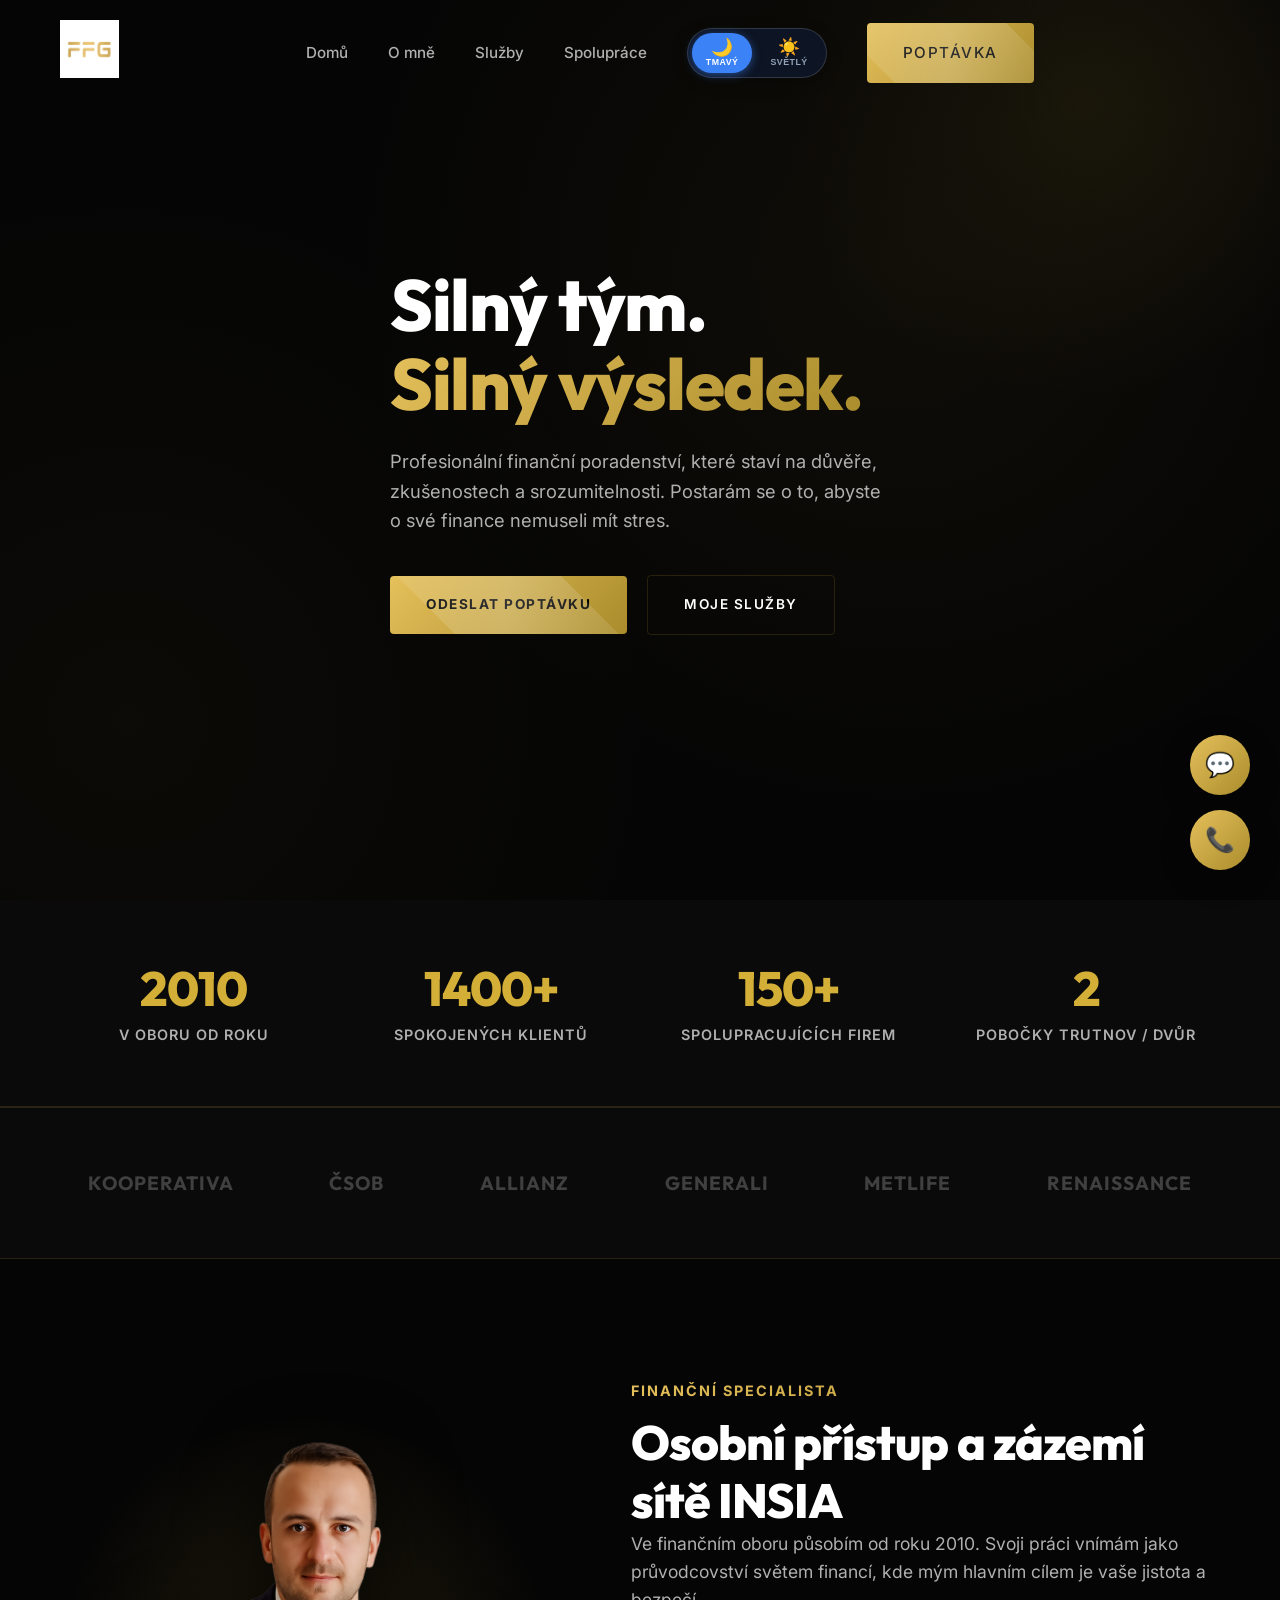
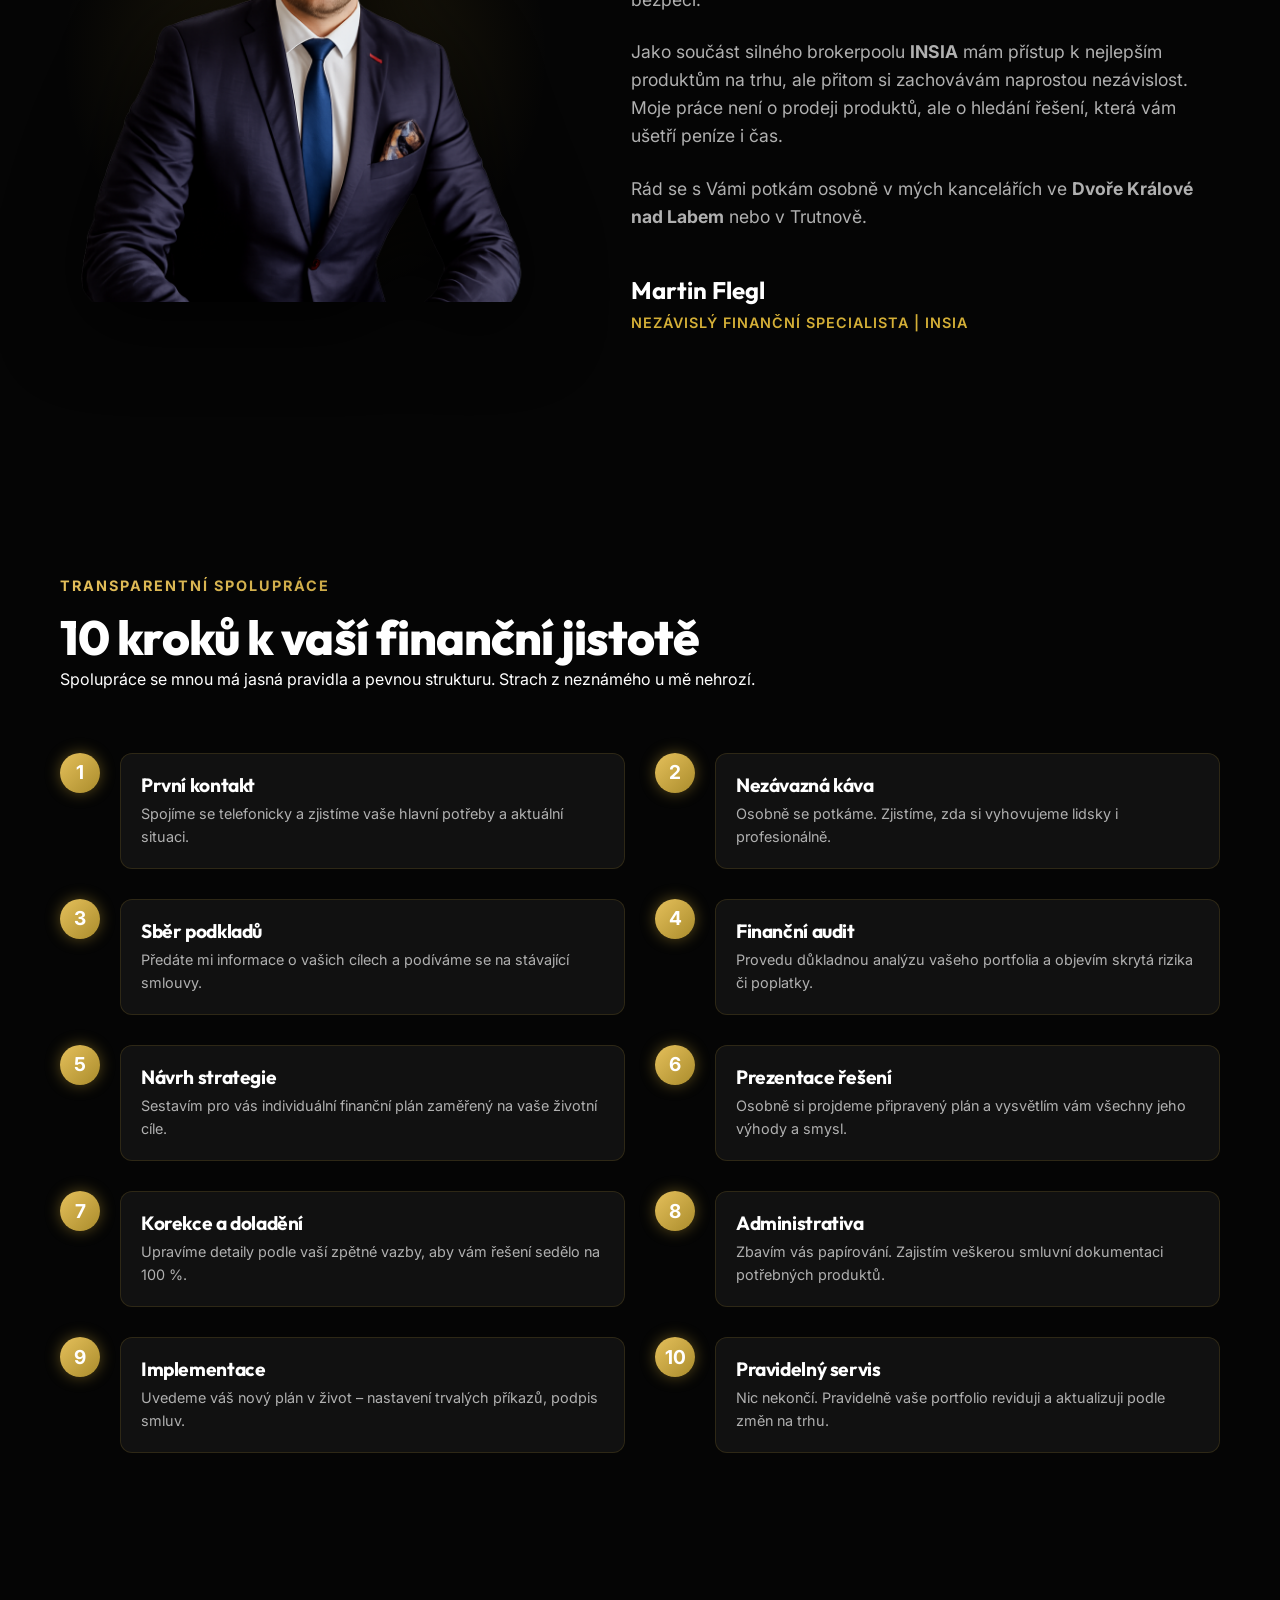
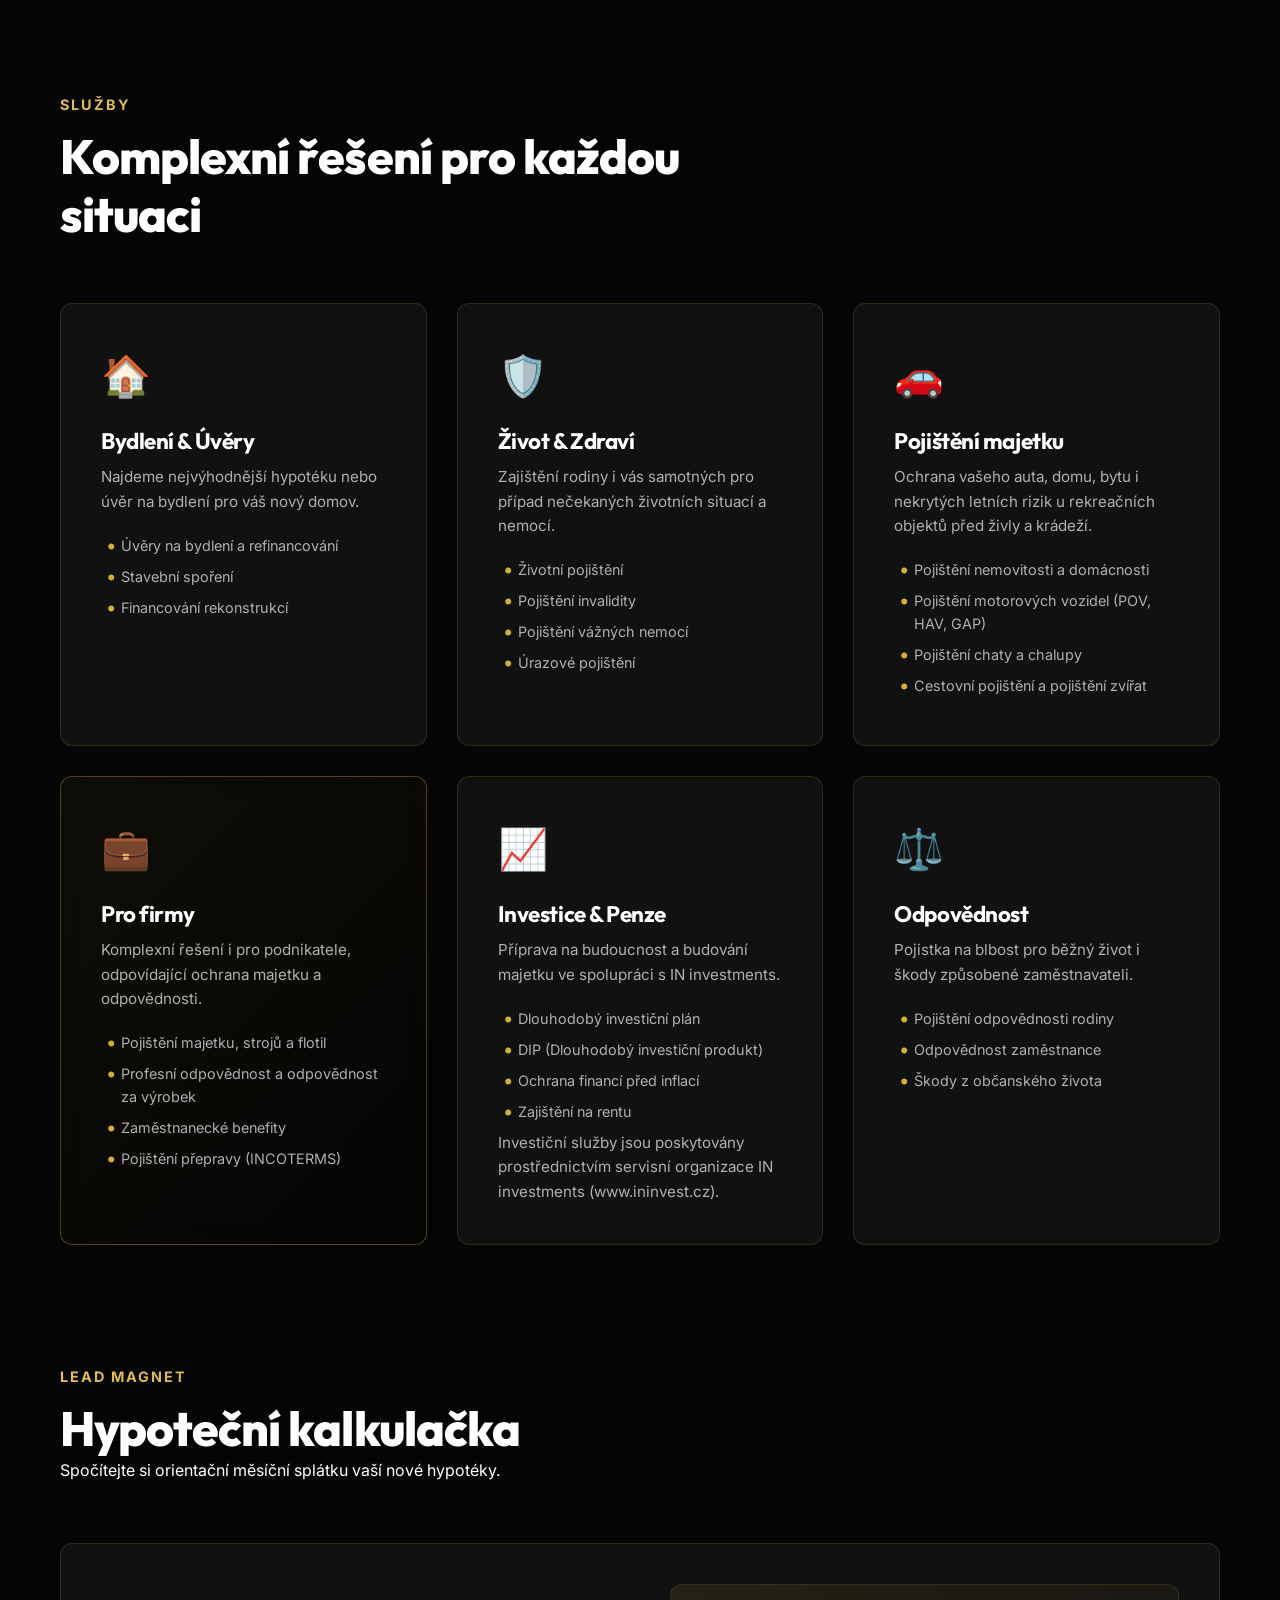
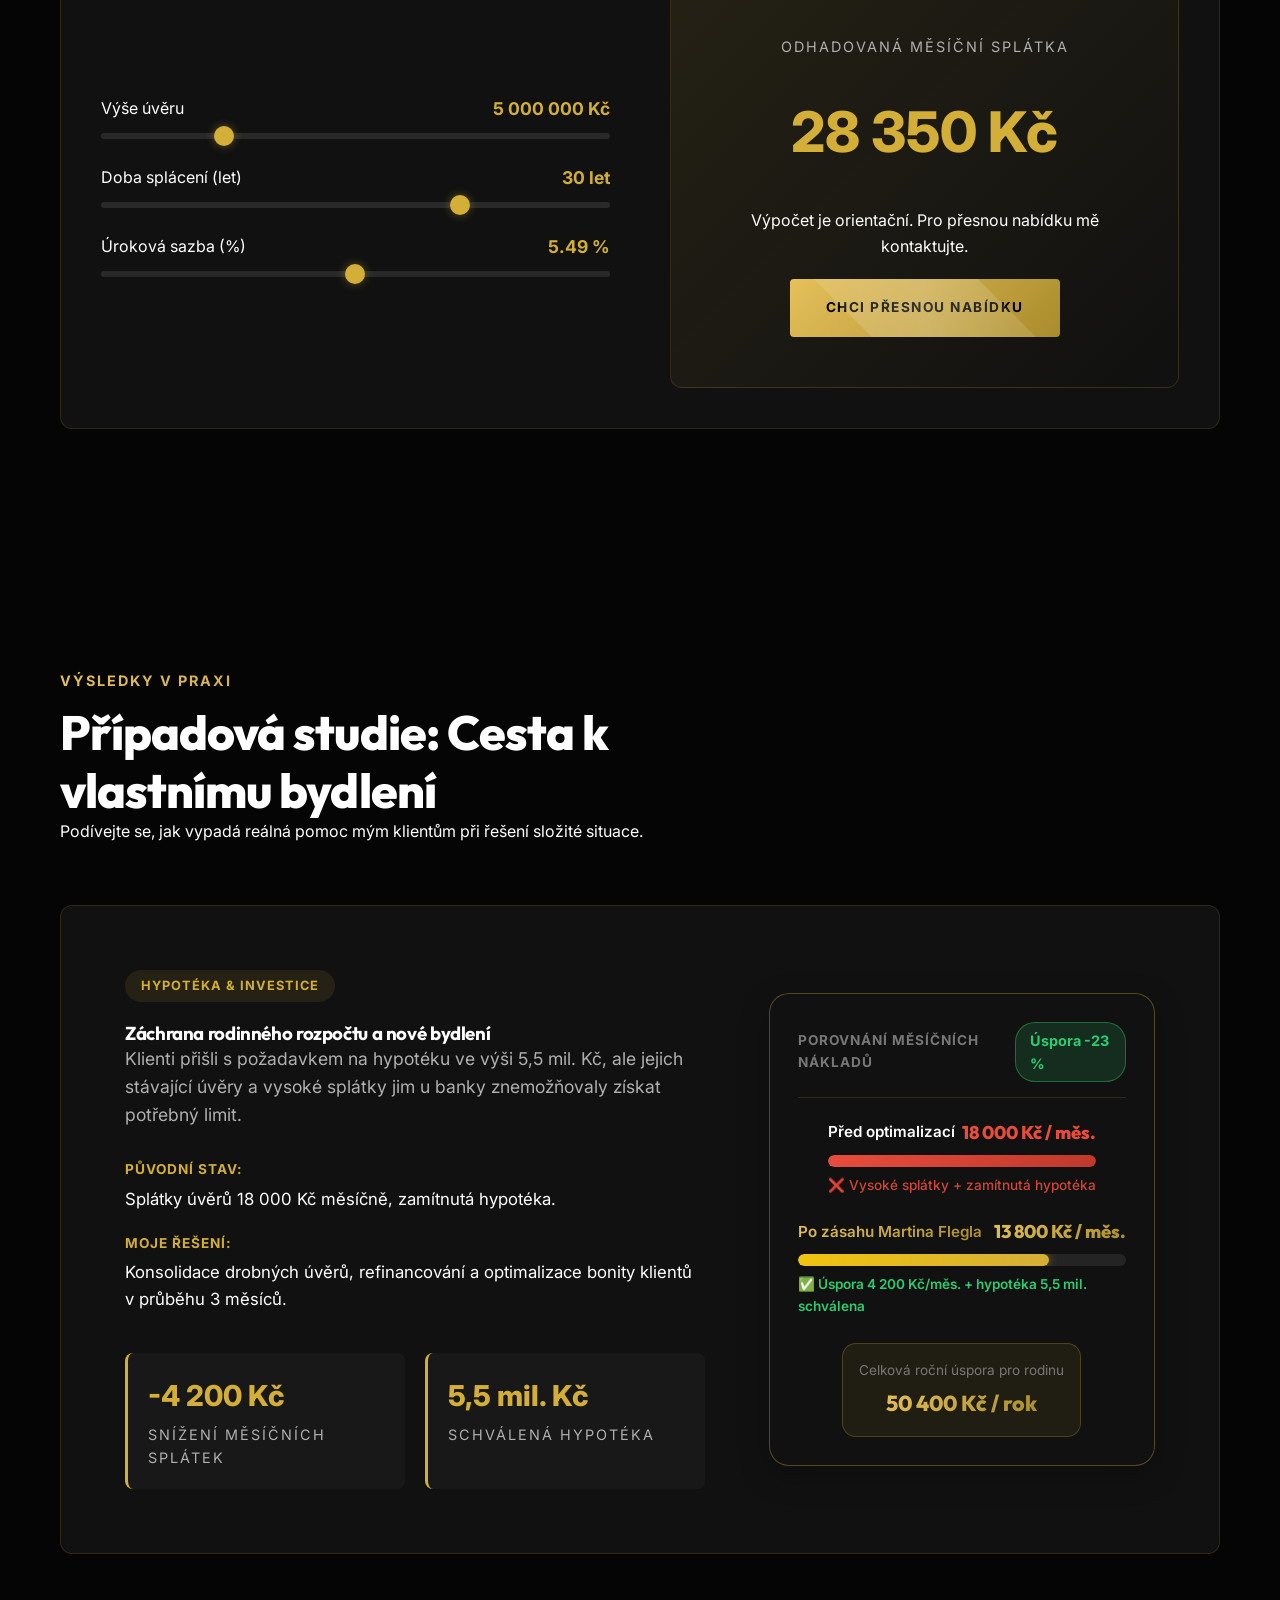
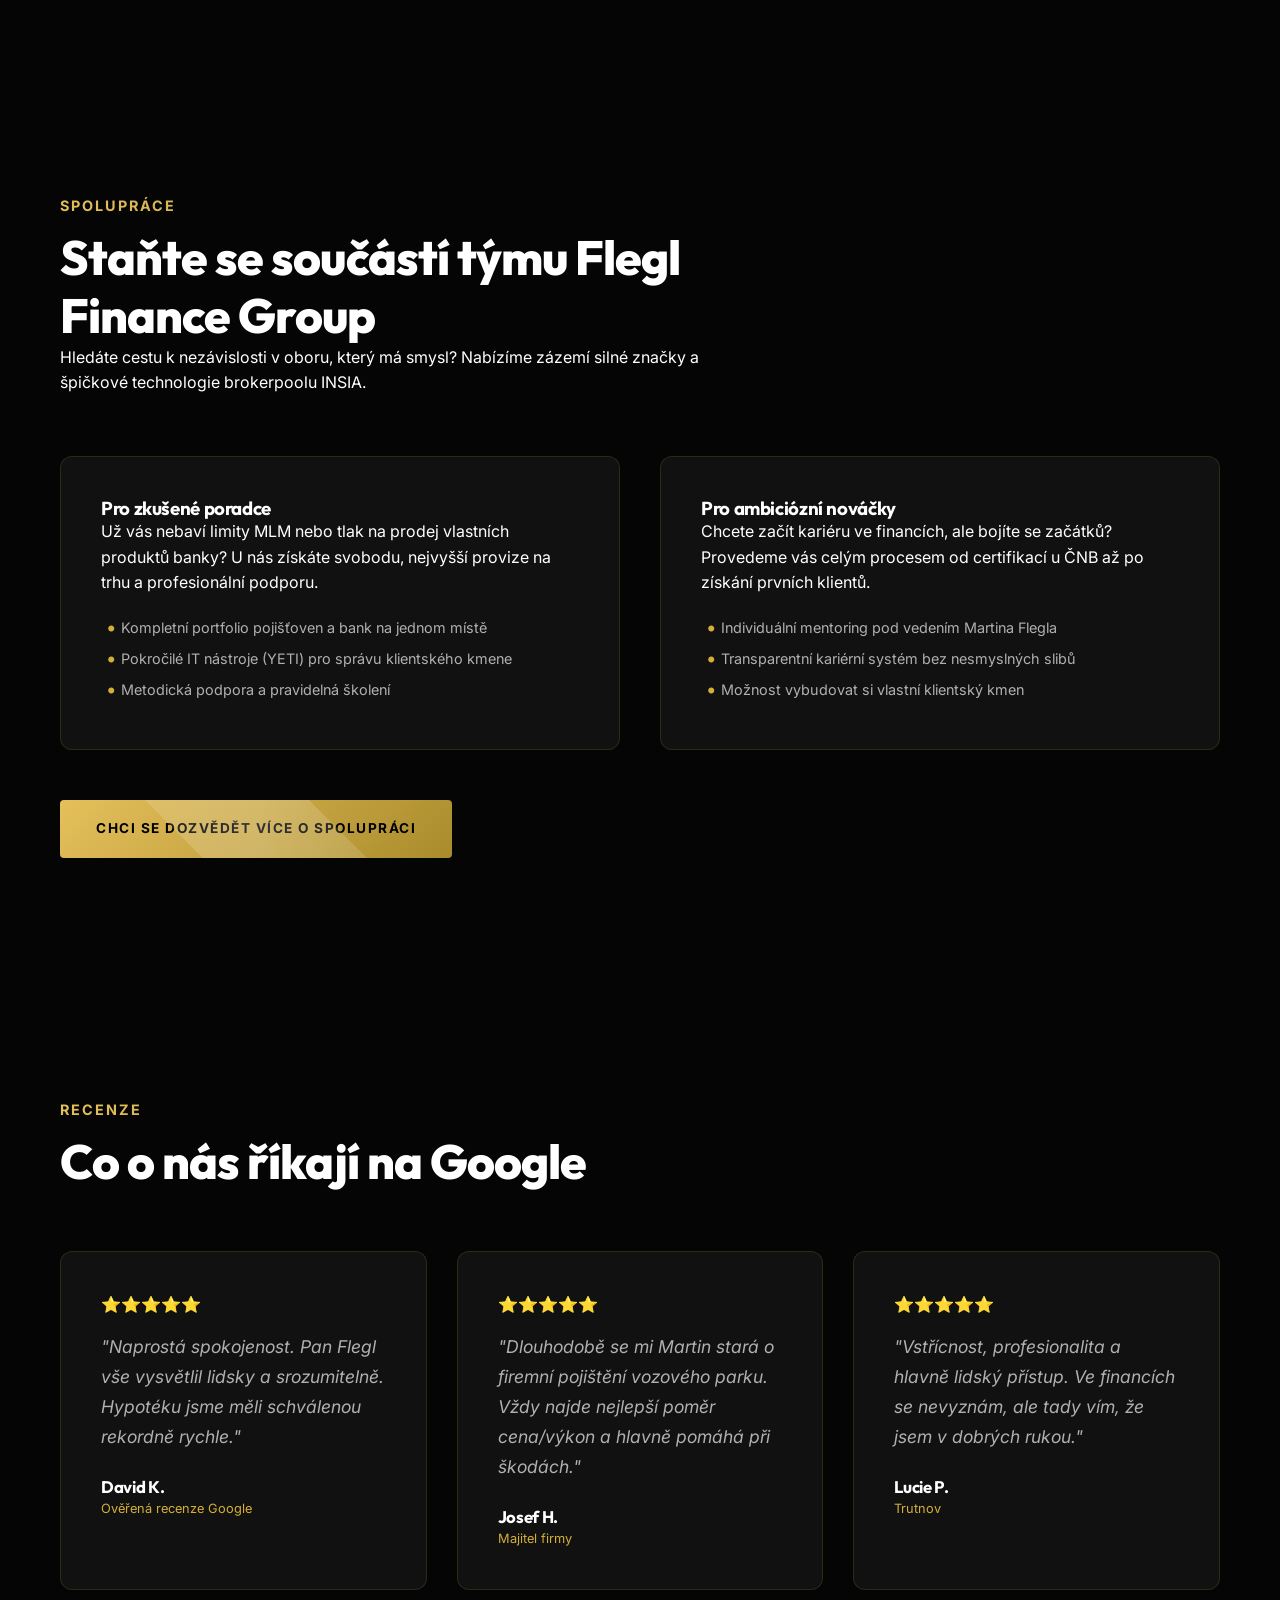
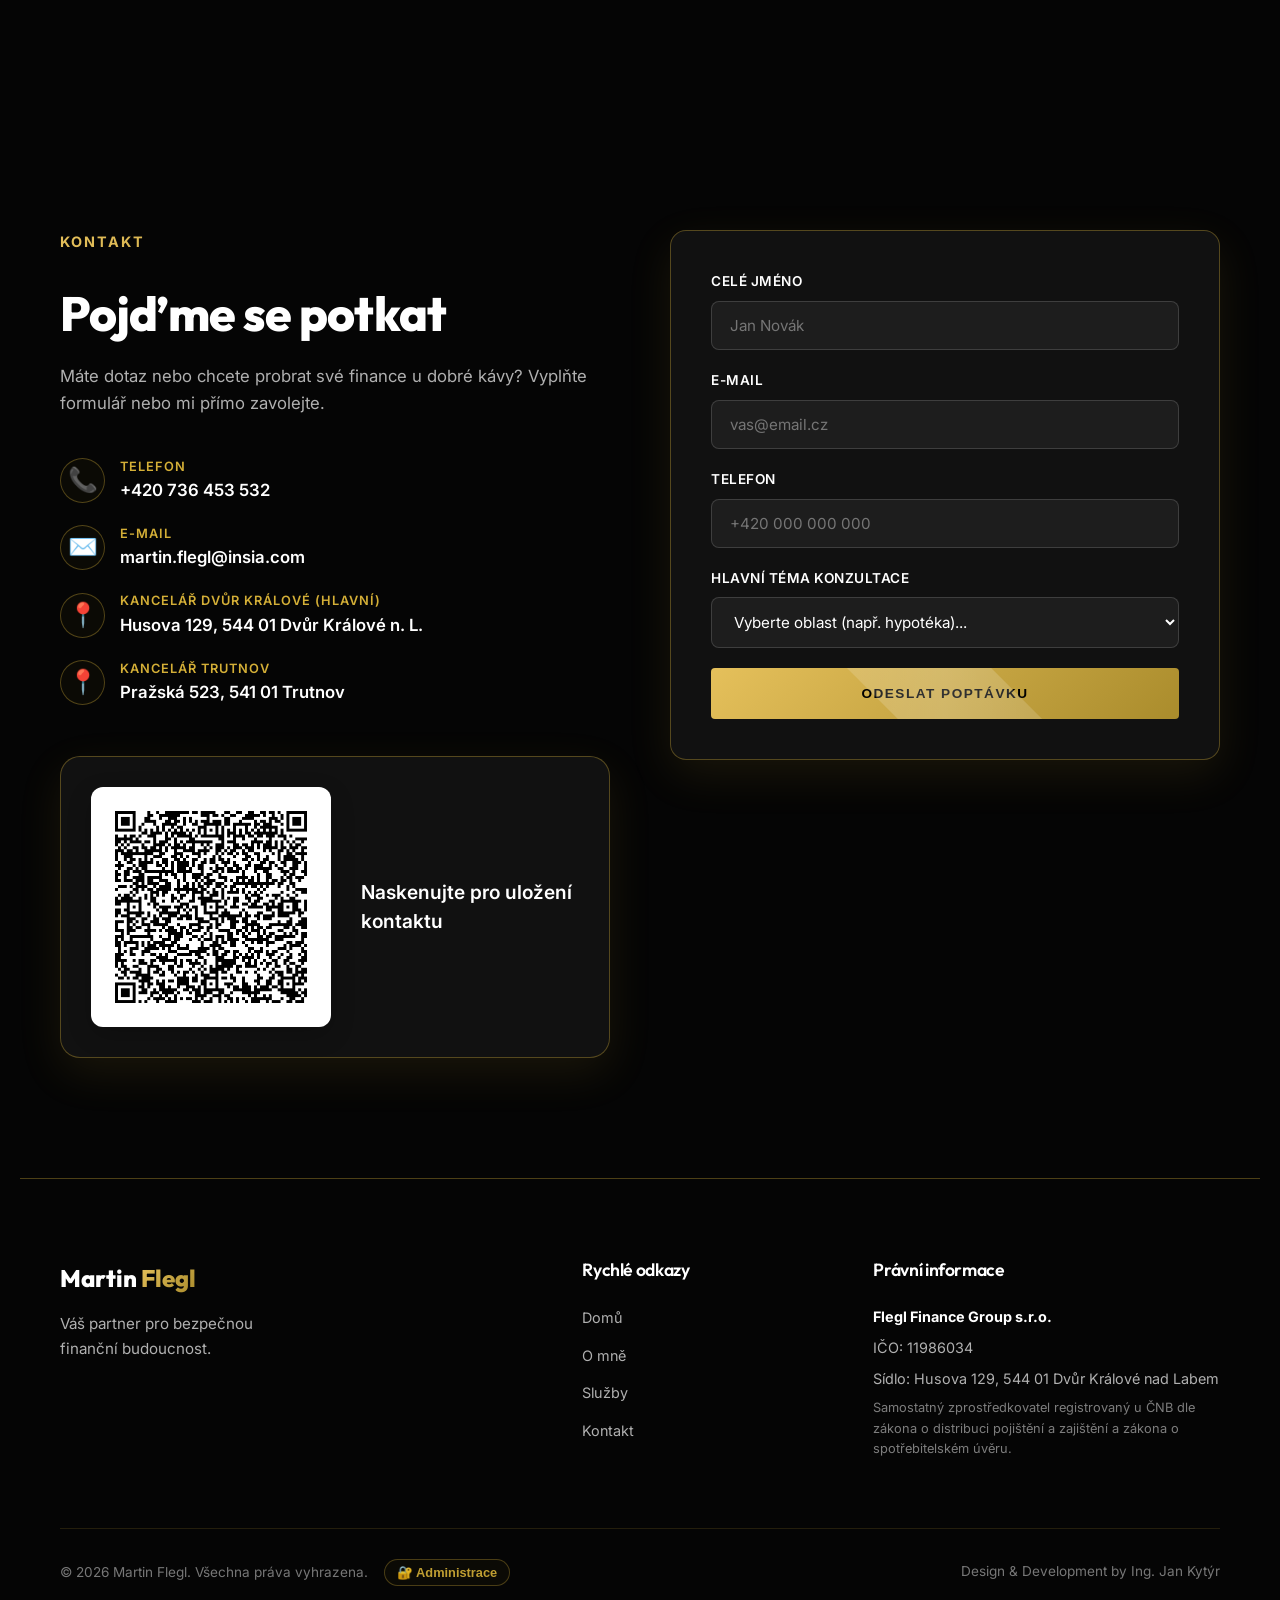
==== MartinFlegl.Web/wwwroot/index.html @ 0408c1f0 "Replace header logo with transparent FFG-BIG.png for both light and dark themes" ====
<!DOCTYPE html>
<html lang="cs">

<head>
    <meta charset="UTF-8">
    <meta name="viewport" content="width=device-width, initial-scale=1.0">
    <title>Martin Flegl | Váš průvodce světem finanční stability</title>

    <!-- Fonts -->
    <link rel="preconnect" href="https://fonts.googleapis.com">
    <link rel="preconnect" href="https://fonts.gstatic.com" crossorigin>
    <link
        href="https://fonts.googleapis.com/css2?family=Inter:wght@400;500;600&family=Outfit:wght@600;700;800&display=swap"
        rel="stylesheet">

    <!-- SEO & Social -->
    <meta name="description" content="Martin Flegl - Nezávislý finanční poradce. Specialista na pojištění, hypotéky, investice a spoření. 1400+ spokojených klientů v Trutnově a Dvoře Králové.">
    <meta name="keywords" content="finanční poradce, pojištění, hypotéka, investice, spoření, Trutnov, Dvůr Králové, Martin Flegl">
    <meta property="og:title" content="Martin Flegl | Váš průvodce světem finanční stability">
    <meta property="og:description" content="Profesionální finanční poradenství postavené na důvěře a reálných výsledcích.">
    <meta property="og:type" content="website">
    <meta property="og:url" content="https://www.martinflegl.cz">
    <meta name="theme-color" content="#ffffff" id="meta-theme-color">
    
    <!-- Favicon -->
    <link rel="icon" type="image/png" href="favicon.png?v=20260723_2">
    <link rel="icon" type="image/x-icon" href="favicon.ico?v=20260723_2">
    <link rel="apple-touch-icon" sizes="180x180" href="apple-touch-icon.png?v=20260723_2">
    
    <!-- JSON-LD Structured Data -->
    <script type="application/ld+json">
    {
      "@context": "https://schema.org",
      "@type": "FinancialService",
      "name": "Martin Flegl - Finanční specialista",
      "description": "Profesionální finanční poradenství v oblasti pojištění, hypoték a investic.",
      "url": "https://www.martinflegl.cz",
      "telephone": "+420736453532",
      "email": "martin.flegl@insia.com",
      "address": {
        "@type": "PostalAddress",
        "streetAddress": "Pražská 523",
        "addressLocality": "Trutnov",
        "postalCode": "541 01",
        "addressCountry": "CZ"
      },
      "geo": {
        "@type": "GeoCoordinates",
        "latitude": 50.5638,
        "longitude": 15.9127
      },
      "openingHours": "Mo-Fr 08:30-17:00",
      "priceRange": "$$"
    }
    </script>
    
    <!-- Helper for API URLs -->
    <script>
        window.getApiUrl = function(endpoint) {
            var clean = endpoint.startsWith('/') ? endpoint.substring(1) : endpoint;
            var path = window.location.pathname;
            if (!path.endsWith('/')) {
                if (path.endsWith('MartinFlegl')) {
                    path += '/';
                } else {
                    path = path.substring(0, path.lastIndexOf('/') + 1);
                }
            }
            return path + clean;
        };
        (function() {
            var theme = localStorage.getItem('theme') || 'dark';
            document.documentElement.setAttribute('data-theme', theme);
        })();
    </script>
    
    <!-- CSS -->
    <link rel="stylesheet" href="css/main.css?v=20260723_210">
    <link rel="stylesheet" href="css/mobile.css?v=20260723_210">
</head>

<body>

    <!-- Header / Navigation -->
    <header class="header">
        <div class="container header-container">
            <div class="logo">
                <a href="#home" class="logo-link">
                    <img src="img/logo.png?v=20260723_300" alt="Flegl Finance Group" class="header-logo-img logo-light-version">
                    <img src="img/logo-dark.png?v=20260723_300" alt="Flegl Finance Group" class="header-logo-img logo-dark-version">
                </a>
            </div>
            <nav class="nav">
                <ul class="nav-list">
                    <li><a href="#home">Domů</a></li>
                    <li><a href="#about">O mně</a></li>
                    <li><a href="#services">Služby</a></li>
                    <li><a href="#cooperation">Spolupráce</a></li>
                    <li>
                        <div class="theme-selector">
                            <button class="theme-btn" data-theme="dark" title="Tmavý vzhled">
                                <span class="theme-icon">🌙</span>
                                <span class="theme-text">Tmavý</span>
                            </button>
                            <button class="theme-btn" data-theme="light" title="Světlý vzhled">
                                <span class="theme-icon">☀️</span>
                                <span class="theme-text">Světlý</span>
                            </button>
                        </div>
                    </li>
                    <li><a href="#contact" class="btn-primary btn-nav">Poptávka</a></li>
                </ul>
            </nav>
            <div class="mobile-toggle">
                <span></span><span></span><span></span>
            </div>
        </div>
    </header>

    <!-- Hero Section -->
    <section id="home" class="hero">
        <div class="hero-bg-overlay"></div>
        <div class="container hero-container">
            <div class="hero-content reveal">
                <h1 class="hero-title" data-editable="hero.title">Silný tým. <br><span class="text-gold">Silný výsledek.</span></h1>
                <p class="hero-description" data-editable="hero.description">Profesionální finanční poradenství, které staví na důvěře, zkušenostech a srozumitelnosti. Postarám se o to, abyste o své finance nemuseli mít stres.</p>
                <div class="hero-cta">
                    <a href="#contact" class="btn-primary">Odeslat poptávku</a>
                    <a href="#services" class="btn-secondary">Moje služby</a>
                </div>
            </div>
        </div>
    </section>

    <!-- Stats Section -->
    <section class="stats">
        <div class="container stats-container reveal">
            <div class="stat-item">
                <h3 class="stat-number" data-editable="stat1.number">2010</h3>
                <p class="stat-label" data-editable="stat1.label">V oboru od roku</p>
            </div>
            <div class="stat-item">
                <h3 class="stat-number" data-editable="stat2.number">1400+</h3>
                <p class="stat-label" data-editable="stat2.label">Spokojených klientů</p>
            </div>
            <div class="stat-item">
                <h3 class="stat-number" data-editable="stat3.number">150+</h3>
                <p class="stat-label" data-editable="stat3.label">Spolupracujících firem</p>
            </div>
            <div class="stat-item">
                <h3 class="stat-number" data-editable="stat4.number">2</h3>
                <p class="stat-label" data-editable="stat4.label">Pobočky Trutnov / Dvůr</p>
            </div>
        </div>
    </section>

    <!-- Partners Section -->
    <section class="partners">
        <div class="container">
            <div class="partners-track">
                <span class="partner-logo">KOOPERATIVA</span>
                <span class="partner-logo">ČSOB</span>
                <span class="partner-logo">ALLIANZ</span>
                <span class="partner-logo">GENERALI</span>
                <span class="partner-logo">METLIFE</span>
                <span class="partner-logo">RENAISSANCE</span>
            </div>
        </div>
    </section>

    <!-- About Section -->
    <section id="about" class="section about">
        <div class="container about-grid reveal">
            <div class="about-image-container">
                <div class="about-image-wrapper">
                    <!-- Zde se automaticky propíše vaše foto.png s průhledným pozadím -->
                    <div class="about-image-bg"></div>
                    <img src="foto.png" alt="Martin Flegl" class="about-photo">
                </div>
            </div>
            <div class="about-content">
                <span class="section-subtitle text-gold" data-editable="about.subtitle">Finanční specialista</span>
                <h2 class="section-title" data-editable="about.title">Osobní přístup a zázemí sítě INSIA</h2>
                <div class="about-text" data-editable="about.text">
                    <p>Ve finančním oboru působím od roku 2010. Svoji práci vnímám jako průvodcovství světem financí, kde mým hlavním cílem je vaše jistota a bezpečí.</p>
                    <p>Jako součást silného brokerpoolu <strong>INSIA</strong> mám přístup k nejlepším produktům na trhu, ale přitom si zachovávám naprostou nezávislost. Moje práce není o prodeji produktů, ale o hledání řešení, která vám ušetří peníze i čas.</p>
                    <p>Rád se s Vámi potkám osobně v mých kancelářích ve <strong>Dvoře Králové nad Labem</strong> nebo v Trutnově.</p>
                </div>
                <div class="about-signature">
                    <p class="sig-name" data-editable="about.signame">Martin Flegl</p>
                    <p class="sig-title" data-editable="about.sigtitle">Nezávislý finanční specialista | INSIA</p>
                </div>
            </div>
        </div>
    </section>

    <!-- Process Section -->
    <section id="process" class="section process highlight-bg">
        <div class="container reveal">
            <div class="section-header text-center">
                <span class="section-subtitle text-gold" data-editable="process.subtitle">Transparentní spolupráce</span>
                <h2 class="section-title" data-editable="process.title">10 kroků k vaší finanční jistotě</h2>
                <p data-editable="process.headerdesc">Spolupráce se mnou má jasná pravidla a pevnou strukturu. Strach z neznámého u mě nehrozí.</p>
            </div>

            <div class="process-timeline">
                <div class="timeline-item">
                    <div class="timeline-dot">1</div>
                    <div class="timeline-content glass-card">
                        <h3 data-editable="process.step1.title">První kontakt</h3>
                        <p data-editable="process.step1.desc">Spojíme se telefonicky a zjistíme vaše hlavní potřeby a aktuální situaci.</p>
                    </div>
                </div>
                <div class="timeline-item">
                    <div class="timeline-dot">2</div>
                    <div class="timeline-content glass-card">
                        <h3 data-editable="process.step2.title">Nezávazná káva</h3>
                        <p data-editable="process.step2.desc">Osobně se potkáme. Zjistíme, zda si vyhovujeme lidsky i profesionálně.</p>
                    </div>
                </div>
                <div class="timeline-item">
                    <div class="timeline-dot">3</div>
                    <div class="timeline-content glass-card">
                        <h3 data-editable="process.step3.title">Sběr podkladů</h3>
                        <p data-editable="process.step3.desc">Předáte mi informace o vašich cílech a podíváme se na stávající smlouvy.</p>
                    </div>
                </div>
                <div class="timeline-item">
                    <div class="timeline-dot">4</div>
                    <div class="timeline-content glass-card">
                        <h3 data-editable="process.step4.title">Finanční audit</h3>
                        <p data-editable="process.step4.desc">Provedu důkladnou analýzu vašeho portfolia a objevím skrytá rizika či poplatky.</p>
                    </div>
                </div>
                <div class="timeline-item">
                    <div class="timeline-dot">5</div>
                    <div class="timeline-content glass-card">
                        <h3 data-editable="process.step5.title">Návrh strategie</h3>
                        <p data-editable="process.step5.desc">Sestavím pro vás individuální finanční plán zaměřený na vaše životní cíle.</p>
                    </div>
                </div>
                <div class="timeline-item">
                    <div class="timeline-dot">6</div>
                    <div class="timeline-content glass-card">
                        <h3 data-editable="process.step6.title">Prezentace řešení</h3>
                        <p data-editable="process.step6.desc">Osobně si projdeme připravený plán a vysvětlím vám všechny jeho výhody a smysl.</p>
                    </div>
                </div>
                <div class="timeline-item">
                    <div class="timeline-dot">7</div>
                    <div class="timeline-content glass-card">
                        <h3 data-editable="process.step7.title">Korekce a doladění</h3>
                        <p data-editable="process.step7.desc">Upravíme detaily podle vaší zpětné vazby, aby vám řešení sedělo na 100 %.</p>
                    </div>
                </div>
                <div class="timeline-item">
                    <div class="timeline-dot">8</div>
                    <div class="timeline-content glass-card">
                        <h3 data-editable="process.step8.title">Administrativa</h3>
                        <p data-editable="process.step8.desc">Zbavím vás papírování. Zajistím veškerou smluvní dokumentaci potřebných produktů.</p>
                    </div>
                </div>
                <div class="timeline-item">
                    <div class="timeline-dot">9</div>
                    <div class="timeline-content glass-card">
                        <h3 data-editable="process.step9.title">Implementace</h3>
                        <p data-editable="process.step9.desc">Uvedeme váš nový plán v život – nastavení trvalých příkazů, podpis smluv.</p>
                    </div>
                </div>
                <div class="timeline-item">
                    <div class="timeline-dot">10</div>
                    <div class="timeline-content glass-card">
                        <h3 data-editable="process.step10.title">Pravidelný servis</h3>
                        <p data-editable="process.step10.desc">Nic nekončí. Pravidelně vaše portfolio reviduji a aktualizuji podle změn na trhu.</p>
                    </div>
                </div>
            </div>
        </div>
    </section>

    <!-- Services Section -->
    <section id="services" class="section services">
        <div class="container reveal">
            <div class="section-header">
                <span class="section-subtitle text-gold" data-editable="services.subtitle">Služby</span>
                <h2 class="section-title" data-editable="services.title">Komplexní řešení pro každou situaci</h2>
            </div>

            <div class="services-grid">
                <!-- Služby pro občany -->
                <div class="glass-card service-card">
                    <div class="service-icon">🏠</div>
                    <h3 data-editable="srv1.title">Bydlení & Úvěry</h3>
                    <p data-editable="srv1.desc">Najdeme nejvýhodnější hypotéku nebo úvěr na bydlení pro váš nový domov.</p>
                    <ul class="service-list" data-editable="srv1.list">
                        <li>Úvěry na bydlení a refinancování</li>
                        <li>Stavební spoření</li>
                        <li>Financování rekonstrukcí</li>
                    </ul>
                </div>
                <div class="glass-card service-card">
                    <div class="service-icon">🛡️</div>
                    <h3 data-editable="srv2.title">Život & Zdraví</h3>
                    <p data-editable="srv2.desc">Zajištění rodiny i vás samotných pro případ nečekaných životních situací a nemocí.</p>
                    <ul class="service-list" data-editable="srv2.list">
                        <li>Životní pojištění</li>
                        <li>Pojištění invalidity</li>
                        <li>Pojištění vážných nemocí</li>
                        <li>Úrazové pojištění</li>
                    </ul>
                </div>
                <div class="glass-card service-card">
                    <div class="service-icon">🚗</div>
                    <h3 data-editable="srv3.title">Pojištění majetku</h3>
                    <p data-editable="srv3.desc">Ochrana vašeho auta, domu, bytu i nekrytých letních rizik u rekreačních objektů před živly a krádeží.</p>
                    <ul class="service-list" data-editable="srv3.list">
                        <li>Pojištění nemovitosti a domácnosti</li>
                        <li>Pojištění motorových vozidel (POV, HAV, GAP)</li>
                        <li>Pojištění chaty a chalupy</li>
                        <li>Cestovní pojištění a pojištění zvířat</li>
                    </ul>
                </div>
                <!-- Služby pro firmy -->
                <div class="glass-card service-card highlight">
                    <div class="service-icon">💼</div>
                    <h3 data-editable="srv4.title">Pro firmy</h3>
                    <p data-editable="srv4.desc">Komplexní řešení i pro podnikatele, odpovídající ochrana majetku a odpovědnosti.</p>
                    <ul class="service-list" data-editable="srv4.list">
                        <li>Pojištění majetku, strojů a flotil</li>
                        <li>Profesní odpovědnost a odpovědnost za výrobek</li>
                        <li>Zaměstnanecké benefity</li>
                        <li>Pojištění přepravy (INCOTERMS)</li>
                    </ul>
                </div>
                <div class="glass-card service-card">
                    <div class="service-icon">📈</div>
                    <h3 data-editable="srv5.title">Investice & Penze</h3>
                    <p data-editable="srv5.desc">Příprava na budoucnost a budování majetku ve spolupráci s IN investments.</p>
                    <ul class="service-list" data-editable="srv5.list">
                        <li>Dlouhodobý investiční plán</li>
                        <li>DIP (Dlouhodobý investiční produkt)</li>
                        <li>Ochrana financí před inflací</li>
                        <li>Zajištění na rentu</li>
                    </ul>
                    <p class="text-muted small mt-2" data-editable="srv5.note">Investiční služby jsou poskytovány prostřednictvím servisní organizace IN investments (www.ininvest.cz).</p>
                </div>
                <div class="glass-card service-card">
                    <div class="service-icon">⚖️</div>
                    <h3 data-editable="srv6.title">Odpovědnost</h3>
                    <p data-editable="srv6.desc">Pojistka na blbost pro běžný život i škody způsobené zaměstnavateli.</p>
                    <ul class="service-list" data-editable="srv6.list">
                        <li>Pojištění odpovědnosti rodiny</li>
                        <li>Odpovědnost zaměstnance</li>
                        <li>Škody z občanského života</li>
                    </ul>
                </div>
            </div>
        </div>
    <!-- Calculator Section -->
    <section id="calculator" class="section calculator">
        <div class="container reveal">
            <div class="section-header text-center mx-auto">
                <span class="section-subtitle text-gold" data-editable="calc.subtitle"> LEAD MAGNET </span>
                <h2 class="section-title" data-editable="calc.title">Hypoteční kalkulačka</h2>
                <p data-editable="calc.desc">Spočítejte si orientační měsíční splátku vaší nové hypotéky.</p>
            </div>

            <div class="glass-card calculator-grid">
                <div class="calc-inputs">
                    <div class="input-range-group">
                        <div class="range-header">
                            <label data-editable="calc.amountlabel">Výše úvěru</label>
                            <span class="range-value" id="loanAmountValue">5 000 000 Kč</span>
                        </div>
                        <input type="range" id="loanAmount" min="500000" max="20000000" step="100000" value="5000000">
                    </div>

                    <div class="input-range-group">
                        <div class="range-header">
                            <label data-editable="calc.termlabel">Doba splácení (let)</label>
                            <span class="range-value" id="loanTermValue">30 let</span>
                        </div>
                        <input type="range" id="loanTerm" min="5" max="40" step="1" value="30">
                    </div>

                    <div class="input-range-group">
                        <div class="range-header">
                            <label data-editable="calc.ratelabel">Úroková sazba (%)</label>
                            <span class="range-value" id="interestRateValue">5.49 %</span>
                        </div>
                        <input type="range" id="interestRate" min="1" max="10" step="0.01" value="5.49">
                    </div>
                </div>

                <div class="calc-result">
                    <span class="result-label" data-editable="calc.reslabel">Odhadovaná měsíční splátka</span>
                    <div class="result-main">
                        <span class="result-price" id="monthlyPayment">28 350 Kč</span>
                    </div>
                    <p class="text-muted small" data-editable="calc.note">Výpočet je orientační. Pro přesnou nabídku mě kontaktujte.</p>
                    <a href="#contact" class="btn-primary" style="margin-top: 20px;" data-editable="calc.btn">Chci přesnou nabídku</a>
                </div>
            </div>
        </div>
    </section>

    <!-- Case Study Section -->
    <section id="case-study" class="section case-study highlight-bg">
        <div class="container reveal">
            <div class="section-header text-center">
                <span class="section-subtitle text-gold" data-editable="case.subtitle">Výsledky v praxi</span>
                <h2 class="section-title" data-editable="case.title">Případová studie: Cesta k vlastnímu bydlení</h2>
                <p data-editable="case.headerdesc">Podívejte se, jak vypadá reálná pomoc mým klientům při řešení složité situace.</p>
            </div>

            <div class="case-study-card glass-card">
                <div class="case-grid">
                    <div class="case-content">
                        <div class="case-tag" data-editable="case.tag">Hypotéka & Investice</div>
                        <h3 data-editable="case.cardtitle">Záchrana rodinného rozpočtu a nové bydlení</h3>
                        <p class="case-intro" data-editable="case.intro">Klienti přišli s požadavkem na hypotéku ve výši 5,5 mil. Kč, ale jejich stávající úvěry a vysoké splátky jim u banky znemožňovaly získat potřebný limit.</p>
                        
                        <div class="case-details">
                            <div class="case-detail-item">
                                <strong data-editable="case.det1.label">Původní stav:</strong>
                                <span data-editable="case.det1.val">Splátky úvěrů 18 000 Kč měsíčně, zamítnutá hypotéka.</span>
                            </div>
                            <div class="case-detail-item">
                                <strong data-editable="case.det2.label">Moje řešení:</strong>
                                <span data-editable="case.det2.val">Konsolidace drobných úvěrů, refinancování a optimalizace bonity klientů v průběhu 3 měsíců.</span>
                            </div>
                        </div>

                        <div class="case-results">
                            <div class="result-badge">
                                <span class="result-value" data-editable="case.res1.val">-4 200 Kč</span>
                                <span class="result-label" data-editable="case.res1.label">Snížení měsíčních splátek</span>
                            </div>
                            <div class="result-badge">
                                <span class="result-value" data-editable="case.res2.val">5,5 mil. Kč</span>
                                <span class="result-label" data-editable="case.res2.label">Schválená hypotéka</span>
                            </div>
                        </div>
                    </div>
                    <div class="case-visual glass-card case-comparison-box">
                        <div class="case-comp-header">
                            <span class="comp-title">POROVNÁNÍ MĚSÍČNÍCH NÁKLADŮ</span>
                            <span class="comp-badge-save" data-editable="case.comp.savebadge">Úspora -23 %</span>
                        </div>

                        <!-- Původní stav -->
                        <div class="comp-item comp-before">
                            <div class="comp-item-header">
                                <span class="comp-item-label" data-editable="case.comp.beforelabel">Před optimalizací</span>
                                <span class="comp-item-val text-error" data-editable="case.comp.beforeval">18 000 Kč / měs.</span>
                            </div>
                            <div class="comp-bar-bg">
                                <div class="comp-bar-fill fill-before" style="width: 100%;"></div>
                            </div>
                            <span class="comp-status status-bad" data-editable="case.comp.beforestatus">❌ Vysoké splátky + zamítnutá hypotéka</span>
                        </div>

                        <!-- Po optimalizaci -->
                        <div class="comp-item comp-after">
                            <div class="comp-item-header">
                                <span class="comp-item-label text-gold" data-editable="case.comp.afterlabel">Po zásahu Martina Flegla</span>
                                <span class="comp-item-val text-gold" data-editable="case.comp.afterval">13 800 Kč / měs.</span>
                            </div>
                            <div class="comp-bar-bg">
                                <div class="comp-bar-fill fill-after" style="width: 76.6%;"></div>
                            </div>
                            <span class="comp-status status-good" data-editable="case.comp.afterstatus">✅ Úspora 4 200 Kč/měs. + hypotéka 5,5 mil. schválena</span>
                        </div>

                        <!-- Summary Box -->
                        <div class="comp-summary">
                            <div class="summary-metric">
                                <span class="summary-label" data-editable="case.comp.sumlabel">Celková roční úspora pro rodinu</span>
                                <span class="summary-val text-gold" data-editable="case.comp.sumval">50 400 Kč / rok</span>
                            </div>
                        </div>
                    </div>
                </div>
            </div>
        </div>
    </section>

    <!-- Cooperation (Nábor) Section -->
    <section id="cooperation" class="section cooperation highlight-bg">
        <div class="container reveal">
            <div class="section-header text-center mx-auto">
                <span class="section-subtitle text-gold" data-editable="coop.subtitle">Spolupráce</span>
                <h2 class="section-title" data-editable="coop.title">Staňte se součástí týmu Flegl Finance Group</h2>
                <p data-editable="coop.desc">Hledáte cestu k nezávislosti v oboru, který má smysl? Nabízíme zázemí silné značky a špičkové technologie brokerpoolu INSIA.</p>
            </div>

            <div class="cooperation-grid" style="display:grid; grid-template-columns: 1fr 1fr; gap: 40px; margin-top: 50px;">
                <div class="glass-card">
                    <h3 data-editable="coop.c1.title">Pro zkušené poradce</h3>
                    <p data-editable="coop.c1.desc">Už vás nebaví limity MLM nebo tlak na prodej vlastních produktů banky? U nás získáte svobodu, nejvyšší provize na trhu a profesionální podporu.</p>
                    <ul class="service-list" data-editable="coop.c1.list">
                        <li>Kompletní portfolio pojišťoven a bank na jednom místě</li>
                        <li>Pokročilé IT nástroje (YETI) pro správu klientského kmene</li>
                        <li>Metodická podpora a pravidelná školení</li>
                    </ul>
                </div>
                <div class="glass-card">
                    <h3 data-editable="coop.c2.title">Pro ambiciózní nováčky</h3>
                    <p data-editable="coop.c2.desc">Chcete začít kariéru ve financích, ale bojíte se začátků? Provedeme vás celým procesem od certifikací u ČNB až po získání prvních klientů.</p>
                    <ul class="service-list" data-editable="coop.c2.list">
                        <li>Individuální mentoring pod vedením Martina Flegla</li>
                        <li>Transparentní kariérní systém bez nesmyslných slibů</li>
                        <li>Možnost vybudovat si vlastní klientský kmen</li>
                    </ul>
                </div>
            </div>
            <div class="text-center" style="margin-top: 50px;">
                <a href="#contact" class="btn-primary" data-editable="coop.btn">Chci se dozvědět více o spolupráci</a>
            </div>
        </div>
    </section>

    <!-- Reviews Section -->
    <section id="reviews" class="section reviews">
        <div class="container reveal">
            <div class="section-header text-center mx-auto">
                <span class="section-subtitle text-gold" data-editable="test.subtitle">Recenze</span>
                <h2 class="section-title" data-editable="test.title">Co o nás říkají na Google</h2>
            </div>
            
            <div class="testimonials-grid">
                <div class="glass-card testimonial-card">
                    <div style="display:flex; color: var(--gold); margin-bottom: 15px;">⭐⭐⭐⭐⭐</div>
                    <p class="testimonial-quote" data-editable="test1.quote">"Naprostá spokojenost. Pan Flegl vše vysvětlil lidsky a srozumitelně. Hypotéku jsme měli schválenou rekordně rychle."</p>
                    <div class="testimonial-author">
                        <div class="author-info">
                            <h4 data-editable="test1.author">David K.</h4>
                            <p data-editable="test1.role">Ověřená recenze Google</p>
                        </div>
                    </div>
                </div>
                <div class="glass-card testimonial-card">
                    <div style="display:flex; color: var(--gold); margin-bottom: 15px;">⭐⭐⭐⭐⭐</div>
                    <p class="testimonial-quote" data-editable="test2.quote">"Dlouhodobě se mi Martin stará o firemní pojištění vozového parku. Vždy najde nejlepší poměr cena/výkon a hlavně pomáhá při škodách."</p>
                    <div class="testimonial-author">
                        <div class="author-info">
                            <h4 data-editable="test2.author">Josef H.</h4>
                            <p data-editable="test2.role">Majitel firmy</p>
                        </div>
                    </div>
                </div>
                <div class="glass-card testimonial-card">
                    <div style="display:flex; color: var(--gold); margin-bottom: 15px;">⭐⭐⭐⭐⭐</div>
                    <p class="testimonial-quote" data-editable="test3.quote">"Vstřícnost, profesionalita a hlavně lidský přístup. Ve financích se nevyznám, ale tady vím, že jsem v dobrých rukou."</p>
                    <div class="testimonial-author">
                        <div class="author-info">
                            <h4 data-editable="test3.author">Lucie P.</h4>
                            <p data-editable="test3.role">Trutnov</p>
                        </div>
                    </div>
                </div>
            </div>
        </div>
    </section>

    <!-- Contact Section -->
    <section id="contact" class="section contact">
        <div class="container reveal">
            <div class="contact-grid">
                <div class="contact-info">
                    <span class="section-subtitle text-gold" data-editable="contact.subtitle">Kontakt</span>
                    <h2 class="section-title" data-editable="contact.title">Pojďme se potkat</h2>
                    <p class="contact-desc" data-editable="contact.desc">Máte dotaz nebo chcete probrat své finance u dobré kávy? Vyplňte formulář nebo mi přímo zavolejte.</p>

                    <div class="contact-methods">
                        <div class="contact-method">
                            <span class="method-icon">📞</span>
                            <div>
                                <p class="method-label" data-editable="contact.phonelabel">Telefon</p>
                                <a href="tel:+420736453532" class="method-value" data-editable="contact.phone">+420 736 453 532</a>
                            </div>
                        </div>
                        <div class="contact-method">
                            <span class="method-icon">✉️</span>
                            <div>
                                <p class="method-label" data-editable="contact.emaillabel">E-mail</p>
                                <a href="mailto:martin.flegl@insia.com" class="method-value" data-editable="contact.email">martin.flegl@insia.com</a>
                            </div>
                        </div>
                        <div class="contact-method">
                            <span class="method-icon">📍</span>
                            <div>
                                <p class="method-label" data-editable="contact.dklabel">Kancelář Dvůr Králové (Hlavní)</p>
                                <p class="method-value" data-editable="contact.dkval">Husova 129, 544 01 Dvůr Králové n. L.</p>
                            </div>
                        </div>
                        <div class="contact-method">
                            <span class="method-icon">📍</span>
                            <div>
                                <p class="method-label" data-editable="contact.tulabel">Kancelář Trutnov</p>
                                <p class="method-value" data-editable="contact.tuval">Pražská 523, 541 01 Trutnov</p>
                            </div>
                        </div>
                    </div>

                    <div class="qr-container">
                        <img src="qr_kod.png" alt="QR Kontakt" class="qr-image">
                        <p class="qr-text" data-editable="contact.qrtext">Naskenujte pro uložení kontaktu</p>
                    </div>
                </div>

                <div class="contact-form-wrapper glass-card">
                    <form id="leadForm">
                        <div class="form-group">
                            <label for="fullName">Celé jméno</label>
                            <input type="text" id="fullName" name="fullName" placeholder="Jan Novák" required>
                        </div>

                        <div class="form-group">
                            <label for="email">E-mail</label>
                            <input type="email" id="email" name="email" placeholder="vas@email.cz" required>
                        </div>

                        <div class="form-group">
                            <label for="phone">Telefon</label>
                            <input type="tel" id="phone" name="phone" placeholder="+420 000 000 000" required>
                        </div>

                        <div class="form-group">
                            <label for="topic">Hlavní téma konzultace</label>
                            <select id="topic" name="topic" required>
                                <option value="" disabled selected>Vyberte oblast (např. hypotéka)...</option>
                                <option value="Bydlení a úvěry (Hypotéky)">🏡 Bydlení a úvěry (Hypotéky)</option>
                                <option value="Pojištění majetku a aut">🚗 Pojištění majetku a aut</option>
                                <option value="Životní a úrazové pojištění">🛡 Život & Zdraví</option>
                                <option value="Pro firmy (Flotily, Odpovědnost)">💼 Firemní rizika a autopark</option>
                                <option value="Investice a penze">📈 Investice a Penze</option>
                                <option value="Odpovědnost (pojistka na blbost)">⚖️ Pojištění odpovědnosti</option>
                                <option value="Komplexní audit">💡 Komplexní finanční audit (ZDARMA)</option>
                            </select>
                        </div>

                        <button type="submit" id="submitBtn" class="btn-primary w-full">
                            <span class="btn-text">Odeslat poptávku</span>
                            <div class="spinner"></div>
                        </button>
                    </form>
                    <div id="statusMessage" class="status-message"></div>
                </div>
            </div>
        </div>
    </section>

    <!-- Footer -->
    <footer class="footer">
        <div class="container footer-container">
            <div class="footer-top">
                <div class="footer-brand">
                    <span class="logo-text">Martin <span class="text-gold">Flegl</span></span>
                    <p class="footer-tagline" data-editable="footer.tagline">Váš partner pro bezpečnou <br>finanční budoucnost.</p>
                </div>
                <div class="footer-links">
                    <h4>Rychlé odkazy</h4>
                    <ul>
                        <li><a href="#home">Domů</a></li>
                        <li><a href="#about">O mně</a></li>
                        <li><a href="#services">Služby</a></li>
                        <li><a href="#contact">Kontakt</a></li>
                    </ul>
                </div>
                <div class="footer-legal">
                    <h4>Právní informace</h4>
                    <p><strong data-editable="footer.company">Flegl Finance Group s.r.o.</strong></p>
                    <p data-editable="footer.ico">IČO: 11986034</p>
                    <p data-editable="footer.address">Sídlo: Husova 129, 544 01 Dvůr Králové nad Labem</p>
                    <p class="mt-2" style="font-size: 0.8rem; opacity: 0.7;" data-editable="footer.legalnotice">Samostatný zprostředkovatel registrovaný u ČNB dle zákona o distribuci pojištění a zajištění a zákona o spotřebitelském úvěru.</p>
                </div>
            </div>
            <div class="footer-bottom">
                <p>&copy; 2026 Martin Flegl. Všechna práva vyhrazena. <button id="admin-login-trigger" class="admin-login-btn" title="Administrace webu (Klávesová zkratka: Ctrl + Shift + L)">🔐 Administrace</button></p>
                <p class="credits">Design & Development by Ing. Jan Kytýr</p>
            </div>
        </div>
    </footer>

    <!-- Admin Login Modal -->
    <div id="admin-modal" class="admin-modal-overlay" style="display: none;">
        <div class="admin-modal-card">
            <button class="admin-modal-close" id="admin-modal-close">&times;</button>
            <h3>🔐 Administrace webu</h3>
            <p class="admin-modal-subtitle">Přihlášení pro správy obsahu</p>
            <form id="admin-login-form">
                <div class="admin-form-group">
                    <label for="admin-user">Uživatelské jméno</label>
                    <input type="text" id="admin-user" required placeholder="např. martinflegl" autocomplete="username">
                </div>
                <div class="admin-form-group">
                    <label for="admin-pass">Heslo</label>
                    <input type="password" id="admin-pass" required placeholder="Vaše heslo" autocomplete="current-password">
                </div>
                <div id="admin-login-error" class="admin-error-msg" style="display: none;"></div>
                <button type="submit" class="btn-primary btn-full" style="width: 100%; margin-top: 10px;">Přihlásit se</button>
            </form>
        </div>
    </div>

    <!-- Floating Admin Toolbar -->
    <div id="admin-toolbar" class="admin-toolbar" style="display: none;">
        <div class="admin-toolbar-content">
            <div class="admin-status">
                <span class="admin-badge">ADMIN MODE</span>
                <span id="admin-username-display">Přihlášen: Admin</span>
                <span id="admin-unsaved-count" class="unsaved-pill" style="display: none;">0 neuložených změn</span>
            </div>
            <div class="admin-actions">
                <button id="admin-save-btn" class="btn-admin-save" disabled>💾 Uložit změny</button>
                <button id="admin-logout-btn" class="btn-admin-logout">❌ Odhlásit</button>
            </div>
        </div>
    </div>

    <!-- Floating Buttons -->
    <div class="fab">
        <a href="https://wa.me/420736453532" class="fab-item" title="WhatsApp" target="_blank">💬</a>
        <a href="tel:+420736453532" class="fab-item" title="Zavolat" target="_blank">📞</a>
    </div>

    <!-- Scripts -->
    <script src="js/animations.js?v=20260722_140"></script>
    <script src="js/admin.js?v=20260722_140"></script>
    <script>
        // Mortgage Calculator Logic
        const loanAmountInput = document.getElementById('loanAmount');
        const loanTermInput = document.getElementById('loanTerm');
        const interestRateInput = document.getElementById('interestRate');

        const loanAmountValue = document.getElementById('loanAmountValue');
        const loanTermValue = document.getElementById('loanTermValue');
        const interestRateValue = document.getElementById('interestRateValue');
        const monthlyPaymentOutput = document.getElementById('monthlyPayment');

        function updateCalculator() {
            const P = parseFloat(loanAmountInput.value);
            const r = parseFloat(interestRateInput.value) / 100 / 12;
            const n = parseFloat(loanTermInput.value) * 12;

            loanAmountValue.textContent = P.toLocaleString('cs-CZ') + ' Kč';
            loanTermValue.textContent = loanTermInput.value + ' let';
            interestRateValue.textContent = interestRateInput.value + ' %';

            const monthlyPayment = (P * r * Math.pow(1 + r, n)) / (Math.pow(1 + r, n) - 1);
            monthlyPaymentOutput.textContent = Math.round(monthlyPayment).toLocaleString('cs-CZ') + ' Kč';
        }

        [loanAmountInput, loanTermInput, interestRateInput].forEach(input => {
            input.addEventListener('input', updateCalculator);
        });

        // Form Submission
        document.getElementById('leadForm').addEventListener('submit', async function (e) {
            e.preventDefault();

            const btn = document.getElementById('submitBtn');
            const statusMsg = document.getElementById('statusMessage');

            const data = {
                fullName: document.getElementById('fullName').value,
                email: document.getElementById('email').value,
                phone: document.getElementById('phone').value,
                topic: document.getElementById('topic').value
            };

            btn.classList.add('loading');
            statusMsg.className = 'status-message';
            statusMsg.style.display = 'none';

            try {
                const response = await fetch(getApiUrl('api/leads'), {
                    method: 'POST',
                    headers: {
                        'Content-Type': 'application/json'
                    },
                    body: JSON.stringify(data)
                });

                const result = await response.json();

                if (response.ok) {
                    statusMsg.textContent = 'Děkujeme! Váš kontakt jsme uložili. Brzy se ozveme.';
                    statusMsg.className = 'status-message status-success';
                    document.getElementById('leadForm').reset();
                } else {
                    statusMsg.textContent = result.message || 'Při odesílání došlo k chybě. Zkuste to prosím znovu.';
                    statusMsg.className = 'status-message status-error';
                }
            } catch (error) {
                statusMsg.textContent = 'Nepodařilo se připojit k serveru. Zkuste to za chvíli.';
                statusMsg.className = 'status-message status-error';
            } finally {
                btn.classList.remove('loading');
                statusMsg.style.display = 'block';
            }
        });
    </script>
</body>

</html>
---- MartinFlegl.Web/wwwroot/css/main.css ----
:root {
    /* Base Variables (Default: Light Mode) */
    --bg-deep: #f8f9fa;
    --bg-surface: #ffffff;
    --bg-card: #ffffff;
    --bg-glass: rgba(255, 255, 255, 0.8);
    --bg-glass-bright: rgba(255, 255, 255, 0.9);
    --bg-highlight: rgba(212, 175, 55, 0.05);

    --gold: #d4af37;
    --gold-light: #f1d592;
    --gold-dark: #aa8c2c;
    --gold-gradient: linear-gradient(135deg, #e5c05b 0%, #aa8c2c 100%);
    --gold-glow: 0 0 20px rgba(212, 175, 55, 0.3);

    --text-primary: #0a1128;
    --text-secondary: #495057;
    --text-muted: #868e96;

    --border: rgba(0, 0, 0, 0.08);
    --border-bright: rgba(212, 175, 55, 0.3);

    /* Spacing */
    --section-padding: 120px 20px;
    --container-max-width: 1200px;

    /* Transitions */
    --transition-smooth: all 0.5s cubic-bezier(0.19, 1, 0.22, 1);
    --gold-shadow: 0 15px 45px rgba(212, 175, 55, 0.1);
}

[data-theme="dark"] {
    --bg-deep: #050505;
    --bg-surface: #0a0a0a;
    --bg-card: #111111;
    --bg-glass: rgba(20, 20, 20, 0.85);
    --bg-glass-bright: rgba(40, 40, 40, 0.4);
    --bg-highlight: rgba(212, 175, 55, 0.03);

    --text-primary: #ffffff;
    --text-secondary: #b0b0b0;
    --text-muted: #777777;

    --border: rgba(212, 175, 55, 0.15);
    --border-bright: rgba(212, 175, 55, 0.35);
}

* {
    margin: 0;
    padding: 0;
    box-sizing: border-box;
    -webkit-font-smoothing: antialiased;
}

html {
    scroll-behavior: smooth;
    overflow-x: hidden;
}

body {
    background-color: var(--bg-deep);
    color: var(--text-primary);
    font-family: 'Inter', -apple-system, BlinkMacSystemFont, sans-serif;
    line-height: 1.6;
    overflow-x: hidden;
}

h1,
h2,
h3,
h4 {
    font-family: 'Outfit', sans-serif;
    letter-spacing: -0.02em;
    line-height: 1.2;
}

a {
    text-decoration: none;
    color: inherit;
    transition: var(--transition-smooth);
}

ul {
    list-style: none;
}

img {
    max-width: 100%;
    display: block;
}

/* Utilities */
.container {
    max-width: var(--container-max-width);
    margin: 0 auto;
    padding: 0 20px;
}

.section {
    padding: var(--section-padding);
}

.text-gold {
    background: var(--gold-gradient);
    -webkit-background-clip: text;
    background-clip: text;
    -webkit-text-fill-color: transparent;
}

.btn-primary {
    display: inline-flex;
    align-items: center;
    justify-content: center;
    background: var(--gold-gradient);
    color: #ffffff;
    padding: 18px 36px;
    border-radius: 4px;
    font-weight: 700;
    text-transform: uppercase;
    letter-spacing: 1.5px;
    font-size: 0.85rem;
    border: none;
    cursor: pointer;
    transition: var(--transition-smooth);
    position: relative;
    overflow: hidden;
}

[data-theme="light"] .btn-primary {
    color: #ffffff;
}

[data-theme="dark"] .btn-primary {
    color: #000000;
}

.btn-primary:hover {
    transform: translateY(-3px);
    box-shadow: 0 15px 30px rgba(212, 175, 55, 0.25);
    color: inherit; /* Keep theme-defined color */
}

.btn-primary::after {
    content: '';
    position: absolute;
    top: -50%;
    left: -50%;
    width: 200%;
    height: 200%;
    background: linear-gradient(45deg, transparent, rgba(255, 255, 255, 0.2), transparent);
    transform: rotate(45deg);
    transition: 0.5s;
}

.btn-primary:hover::after {
    left: 120%;
}

.btn-secondary {
    display: inline-flex;
    align-items: center;
    justify-content: center;
    background: transparent;
    color: var(--text-primary);
    padding: 18px 36px;
    border-radius: 4px;
    font-weight: 600;
    text-transform: uppercase;
    letter-spacing: 1.5px;
    font-size: 0.85rem;
    border: 1px solid var(--border);
    cursor: pointer;
    transition: var(--transition-smooth);
}

.btn-secondary:hover {
    background: rgba(255, 255, 255, 0.05);
    border-color: var(--gold);
    color: var(--gold);
}

.glass-card {
    background: var(--bg-glass);
    -webkit-backdrop-filter: blur(15px);
    backdrop-filter: blur(15px);
    border: 1px solid var(--border);
    border-radius: 12px;
    padding: 40px;
    transition: var(--transition-smooth);
}

.glass-card:hover {
    border-color: var(--border-bright);
    background: var(--bg-glass-bright);
}

/* Animations */
.reveal {
    opacity: 0;
    transform: translateY(30px);
    transition: opacity 0.8s ease-out, transform 0.8s ease-out;
}

.reveal.active {
    opacity: 1;
    transform: translateY(0);
}

@media (max-width: 768px) {
    :root {
        --section-padding: 60px 20px;
    }
}

/* Header & Nav */
.header {
    position: fixed;
    top: 0;
    left: 0;
    width: 100%;
    z-index: 1000;
    padding: 20px 0;
    background: transparent;
    transition: var(--transition-smooth);
}

.header.scrolled {
    background: var(--bg-surface);
    padding: 15px 0;
    box-shadow: 0 4px 10px rgba(0, 0, 0, 0.1);
    border-bottom: 1px solid var(--border);
}

[data-theme="dark"] .header.scrolled {
    box-shadow: 0 4px 10px rgba(0, 0, 0, 0.5);
}

.header-container {
    display: flex;
    justify-content: space-between;
    align-items: center;
}

.header-logo-img {
    height: 58px;
    width: auto;
    display: block;
    object-fit: contain;
    transition: transform 0.3s ease;
}

.header-logo-img:hover {
    transform: scale(1.03);
}

/* Logo Theme Switch Rules */
[data-theme="dark"] .logo-dark-version {
    display: none !important;
}

[data-theme="dark"] .logo-light-version {
    display: inline-block !important;
}

[data-theme="light"] .logo-light-version {
    display: none !important;
}

[data-theme="light"] .logo-dark-version {
    display: inline-block !important;
}

.title-logo-wrapper {
    display: inline-flex;
    align-items: center;
    vertical-align: middle;
    margin: 0 6px 0 6px;
}

.title-inline-logo {
    height: 1.15em;
    width: auto;
    object-fit: contain;
    vertical-align: -0.1em;
}

.logo-text {
    font-family: 'Outfit', sans-serif;
    font-size: 1.5rem;
    font-weight: 800;
    color: var(--text-primary);
}

.nav-list {
    display: flex;
    align-items: center;
    gap: 40px;
}

.nav-list a {
    font-size: 0.95rem;
    font-weight: 500;
    color: var(--text-secondary);
}

.nav-list a:hover:not(.btn-primary) {
    color: var(--gold);
}

/* Hero Section */
.hero {
    position: relative;
    height: 100vh;
    min-height: 800px;
    display: flex;
    align-items: center;
    overflow: hidden;
    background-color: var(--bg-deep);
}

.hero::before {
    content: '';
    position: absolute;
    width: 600px;
    height: 600px;
    background: radial-gradient(circle, rgba(212, 175, 55, 0.1) 0%, transparent 70%);
    top: -200px;
    right: -100px;
    z-index: 0;
}

.hero-bg-overlay {
    position: absolute;
    top: 0;
    left: 0;
    width: 100%;
    height: 100%;
    background: 
        radial-gradient(circle at 70% 30%, rgba(212, 175, 55, 0.05) 0%, transparent 50%),
        radial-gradient(circle at 10% 80%, rgba(212, 175, 55, 0.03) 0%, transparent 40%),
        linear-gradient(to right, var(--bg-deep) 40%, transparent 100%);
    z-index: 1;
}

.hero-container {
    position: relative;
    z-index: 2;
}

.hero-content {
    max-width: 600px;
}

.hero-title {
    font-size: 4.5rem;
    font-weight: 800;
    margin-bottom: 24px;
    line-height: 1.1;
}

.hero-description {
    font-size: 1.15rem;
    color: var(--text-secondary);
    margin-bottom: 40px;
    max-width: 500px;
}

.hero-cta {
    display: flex;
    align-items: center;
    gap: 20px;
}

/* Stats Section */
.stats {
    background-color: var(--bg-surface);
    padding: 60px 0;
    border-bottom: 1px solid var(--border);
    position: relative;
    z-index: 5;
}

.stats-container {
    display: grid;
    grid-template-columns: repeat(4, 1fr);
    text-align: center;
    gap: 30px;
}

.stat-number {
    font-size: 3rem;
    font-weight: 800;
    color: var(--gold);
    margin-bottom: 5px;
}

.stat-number {
    font-size: 3rem;
    font-weight: 800;
    color: var(--gold);
    margin-bottom: 5px;
}

.stat-label {
    font-size: 0.9rem;
    color: var(--text-secondary);
    text-transform: uppercase;
    letter-spacing: 1px;
    font-weight: 600;
}

@media (max-width: 991px) {
    .hero-title {
        font-size: 3.5rem;
    }

    .stats-container {
        grid-template-columns: repeat(2, 1fr);
    }
}

@media (max-width: 768px) {
    .nav-list {
        display: none;
    }
}

/* Section Typography */
.section-header {
    margin-bottom: 60px;
    max-width: 700px;
}

.section-subtitle {
    display: block;
    font-size: 0.9rem;
    font-weight: 700;
    text-transform: uppercase;
    letter-spacing: 2px;
    margin-bottom: 12px;
}

.section-title {
    font-size: 3rem;
    font-weight: 800;
}

/* About Section */
.about-grid {
    display: grid;
    grid-template-columns: 1fr 1.2fr;
    gap: 80px;
    align-items: center;
}

.about-image-wrapper {
    position: relative;
}

.about-image-bg {
    position: absolute;
    top: 50%;
    left: 50%;
    transform: translate(-50%, -50%);
    width: 100%;
    height: 100%;
    background: radial-gradient(circle, var(--gold) 0%, transparent 70%);
    opacity: 0.15;
    z-index: 0;
}

.about-photo {
    position: relative;
    z-index: 1;
    filter: drop-shadow(0 20px 40px rgba(0, 0, 0, 0.8));
    width: 100%;
    border-radius: 8px;
}

.about-text p {
    font-size: 1.1rem;
    color: var(--text-secondary);
    margin-bottom: 24px;
}

.about-signature {
    margin-top: 40px;
}

.sig-name {
    font-family: 'Outfit', sans-serif;
    font-size: 1.5rem;
    font-weight: 700;
    margin-bottom: 2px;
}

.sig-title {
    color: var(--gold);
    font-size: 0.9rem;
    font-weight: 600;
    text-transform: uppercase;
    letter-spacing: 1px;
}

/* Services Section */
.services-grid {
    display: grid;
    grid-template-columns: repeat(3, 1fr);
    gap: 30px;
}

.service-card {
    transition: var(--transition-smooth);
    text-align: left;
    height: 100%;
    border: 1px solid var(--border);
}

.service-card:hover {
    border-color: var(--border-bright);
    transform: translateY(-5px);
    box-shadow: var(--gold-shadow);
}

.service-card h3 {
    margin: 20px 0 10px;
    font-size: 1.4rem;
}

.service-card p {
    color: var(--text-secondary);
    font-size: 0.95rem;
}

.service-icon {
    font-size: 2.5rem;
}

.service-card.highlight {
    background: linear-gradient(135deg, rgba(212, 175, 55, 0.05) 0%, rgba(0, 0, 0, 0) 100%);
    border-color: var(--border-bright);
}

.service-list {
    margin-top: 20px;
    padding-left: 20px;
}

.service-list li {
    color: var(--text-secondary);
    font-size: 0.9rem;
    margin-bottom: 8px;
    position: relative;
    list-style-type: none;
}

.service-list li::before {
    content: "•";
    color: var(--gold);
    position: absolute;
    left: -15px;
    font-size: 1.2rem;
    top: -4px;
}

@media (max-width: 991px) {
    .about-grid {
        grid-template-columns: 1fr;
        gap: 50px;
        text-align: center;
    }

    .services-grid {
        grid-template-columns: repeat(2, 1fr);
    }

    .section-title {
        font-size: 2.5rem;
    }
}

@media (max-width: 768px) {
    .services-grid {
        grid-template-columns: 1fr;
    }
}

/* Process Section (10 kroků) */
.process-timeline {
    display: grid;
    grid-template-columns: repeat(2, 1fr);
    gap: 30px;
    margin-top: 40px;
}

.timeline-item {
    display: flex;
    align-items: flex-start;
    gap: 20px;
}

.timeline-dot {
    width: 40px;
    height: 40px;
    background: var(--gold-gradient);
    color: #fff;
    border-radius: 50%;
    display: flex;
    align-items: center;
    justify-content: center;
    font-weight: 700;
    font-size: 1.2rem;
    flex-shrink: 0;
    box-shadow: 0 0 15px rgba(212, 175, 55, 0.4);
}

.timeline-content {
    padding: 20px;
    flex-grow: 1;
}

.timeline-content h3 {
    margin-bottom: 5px;
    color: #fff;
    font-size: 1.2rem;
}

.timeline-content p {
    color: var(--text-secondary);
    font-size: 0.9rem;
    margin: 0;
}

/* Contact Section & Form Styling */
.contact-grid {
    display: grid;
    grid-template-columns: 1fr 1fr;
    gap: 60px;
    align-items: flex-start;
}

.contact-info {
    display: flex;
    flex-direction: column;
    gap: 20px;
}

.contact-desc {
    color: var(--text-secondary);
    font-size: 1.05rem;
    margin-bottom: 10px;
}

.contact-methods {
    display: flex;
    flex-direction: column;
    gap: 20px;
    margin-top: 10px;
}

.contact-method {
    display: flex;
    align-items: center;
    gap: 15px;
}

.method-icon {
    font-size: 1.5rem;
    width: 45px;
    height: 45px;
    background: var(--bg-highlight);
    border: 1px solid var(--border-bright);
    border-radius: 50%;
    display: flex;
    align-items: center;
    justify-content: center;
}

.method-label {
    font-size: 0.8rem;
    text-transform: uppercase;
    letter-spacing: 1px;
    color: var(--gold);
    font-weight: 600;
}

.method-value {
    font-size: 1.05rem;
    font-weight: 600;
    color: var(--text-primary);
}

.contact-form-wrapper {
    background: var(--bg-glass);
    border: 1px solid var(--border-bright);
    box-shadow: var(--gold-shadow);
    border-radius: 16px;
    padding: 40px;
}

.form-group {
    display: flex;
    flex-direction: column;
    gap: 8px;
    margin-bottom: 20px;
    width: 100%;
}

.form-group label {
    font-size: 0.85rem;
    font-weight: 600;
    color: var(--text-primary);
    text-transform: uppercase;
    letter-spacing: 0.5px;
    display: block;
}

.form-group input,
.form-group select,
.form-group textarea {
    width: 100%;
    padding: 14px 18px;
    background: var(--bg-surface);
    border: 1px solid var(--border);
    border-radius: 8px;
    color: var(--text-primary);
    font-family: inherit;
    font-size: 0.95rem;
    transition: var(--transition-smooth);
    outline: none;
    display: block;
}

[data-theme="dark"] .form-group input,
[data-theme="dark"] .form-group select,
[data-theme="dark"] .form-group textarea {
    background: rgba(255, 255, 255, 0.05);
    border-color: rgba(255, 255, 255, 0.15);
    color: #ffffff;
}

.form-group input:focus,
.form-group select:focus,
.form-group textarea:focus {
    border-color: var(--gold);
    box-shadow: 0 0 10px rgba(212, 175, 55, 0.3);
}

.w-full {
    width: 100%;
}

.timeline-content h3 {
    margin-bottom: 5px;
    color: var(--text-primary);
    font-size: 1.2rem;
}

/* Footer */
.footer {
    background-color: var(--bg-surface);
    color: var(--text-primary);
    padding: 80px 0 40px;
    border-top: 1px solid var(--border);
    transition: var(--transition-smooth);
}

[data-theme="dark"] .footer {
    background-color: #050505;
    border-top: 1px solid var(--border-bright);
}

.footer-top {
    display: grid;
    grid-template-columns: 2fr 1fr 1.5fr;
    gap: 60px;
    margin-bottom: 60px;
}

.footer-tagline {
    color: var(--text-secondary);
    margin-top: 15px;
    font-size: 0.95rem;
}

.footer-links h4,
.footer-legal h4 {
    color: var(--text-primary);
    margin-bottom: 25px;
    font-size: 1.1rem;
    font-weight: 600;
}

.footer-links ul li {
    margin-bottom: 12px;
}

.footer-links ul li a {
    color: var(--text-secondary);
    font-size: 0.9rem;
    transition: var(--transition-smooth);
}

.footer-links ul li a:hover {
    color: var(--gold);
}

.footer-legal p {
    color: var(--text-secondary);
    font-size: 0.9rem;
    margin-bottom: 8px;
}

.footer-legal p strong {
    color: var(--text-primary);
}

.footer-bottom {
    border-top: 1px solid var(--border);
    padding-top: 30px;
    display: flex;
    justify-content: space-between;
    align-items: center;
    color: var(--text-muted);
    font-size: 0.85rem;
}

@media (max-width: 991px) {
    .contact-grid {
        grid-template-columns: 1fr;
        gap: 50px;
    }

    .footer-top {
        grid-template-columns: 1fr 1fr;
        gap: 40px;
    }
}

@media (max-width: 768px) {
    .footer-top {
        grid-template-columns: 1fr;
    }
}

/* Case Study Section */
.case-study-card {
    margin-top: 3rem;
    padding: 4rem;
    position: relative;
    overflow: hidden;
}

.case-grid {
    display: grid;
    grid-template-columns: 1.2fr 0.8fr;
    gap: 4rem;
    align-items: center;
}

@media (max-width: 992px) {
    .case-grid {
        grid-template-columns: 1fr;
        gap: 2rem;
    }
    
    .case-study-card {
        padding: 2rem;
    }
}

.case-tag {
    display: inline-block;
    padding: 6px 16px;
    background: rgba(212, 175, 55, 0.1);
    color: var(--gold);
    border-radius: 50px;
    font-size: 0.8rem;
    font-weight: 700;
    text-transform: uppercase;
    letter-spacing: 1px;
    margin-bottom: 20px;
}

.case-intro {
    font-size: 1.1rem;
    color: var(--text-secondary);
    margin-bottom: 30px;
}

.case-details {
    display: flex;
    flex-direction: column;
    gap: 20px;
    margin-bottom: 40px;
}

.case-detail-item strong {
    display: block;
    color: var(--gold);
    font-size: 0.85rem;
    text-transform: uppercase;
    letter-spacing: 1px;
    margin-bottom: 5px;
}

.case-detail-item span {
    color: var(--text-primary);
    font-size: 1.05rem;
}

.case-results {
    display: flex;
    gap: 20px;
}

.result-badge {
    background: rgba(255, 255, 255, 0.03);
    padding: 20px;
    border-radius: 8px;
    border-left: 3px solid var(--gold);
    flex: 1;
}

.result-value {
    display: block;
    font-size: 1.8rem;
    font-weight: 800;
    color: var(--gold);
    margin-bottom: 4px;
}

.result-label {
    font-size: 0.8rem;
    color: var(--text-secondary);
    text-transform: uppercase;
    letter-spacing: 0.5px;
}

.case-visual {
    background: rgba(212, 175, 55, 0.03);
    border-radius: 12px;
    padding: 40px;
    display: flex;
    justify-content: center;
    align-items: center;
    border: 1px solid var(--border);
}

.chart-bar-container {
    display: flex;
    align-items: flex-end;
    gap: 40px;
    height: 180px;
}

.chart-bar {
    width: 60px;
    background: rgba(255, 255, 255, 0.05);
    border-radius: 4px 4px 0 0;
    position: relative;
}

.chart-bar.gold {
    background: var(--gold-gradient);
}

.chart-bar::after {
    content: attr(data-label);
    position: absolute;
    bottom: -30px;
    left: 50%;
    transform: translateX(-50%);
    font-size: 0.8rem;
    font-weight: 600;
    color: var(--text-secondary);
}

/* Partners Section */
.partners {
    padding: 60px 0;
    background: var(--bg-surface);
    border-top: 1px solid var(--border);
    border-bottom: 1px solid var(--border);
    overflow: hidden;
}

.partners-track {
    display: flex;
    align-items: center;
    justify-content: space-around;
    gap: 40px;
    opacity: 0.5;
    filter: grayscale(1);
    transition: var(--transition-smooth);
    flex-wrap: wrap;
}

.partners-track:hover {
    opacity: 1;
    filter: grayscale(0);
}

.partner-logo {
    font-family: 'Outfit', sans-serif;
    font-size: 1.2rem;
    font-weight: 700;
    color: var(--text-muted);
    letter-spacing: 1px;
}

/* Testimonials */
.testimonials-grid {
    display: grid;
    grid-template-columns: repeat(3, 1fr);
    gap: 30px;
    margin-top: 50px;
}

.testimonial-quote {
    font-size: 1.1rem;
    color: var(--text-secondary);
    font-style: italic;
    margin-bottom: 25px;
    line-height: 1.7;
}

.testimonial-author {
    display: flex;
    align-items: center;
    gap: 15px;
}

.author-info h4 {
    font-size: 1.05rem;
    margin-bottom: 2px;
}

.author-info p {
    font-size: 0.8rem;
    color: var(--gold);
}

/* Calculator Section */
.calculator-grid {
    display: grid;
    grid-template-columns: 1fr 1fr;
    gap: 60px;
    align-items: center;
}

.calc-inputs {
    display: flex;
    flex-direction: column;
    gap: 25px;
}

.input-range-group {
    display: flex;
    flex-direction: column;
    gap: 10px;
}

.range-header {
    display: flex;
    justify-content: space-between;
    align-items: center;
}

.range-value {
    color: var(--gold);
    font-weight: 700;
    font-size: 1.1rem;
}

input[type=range] {
    -webkit-appearance: none;
    width: 100%;
    background: transparent;
}

input[type=range]::-webkit-slider-runnable-track {
    width: 100%;
    height: 6px;
    cursor: pointer;
    background: rgba(255, 255, 255, 0.1);
    border-radius: 3px;
}

input[type=range]::-webkit-slider-thumb {
    height: 20px;
    width: 20px;
    border-radius: 50%;
    background: var(--gold);
    cursor: pointer;
    -webkit-appearance: none;
    margin-top: -7px;
    box-shadow: 0 0 10px rgba(212, 175, 55, 0.4);
}

.calc-result {
    text-align: center;
    padding: 50px;
    background: linear-gradient(135deg, rgba(212, 175, 55, 0.1) 0%, transparent 100%);
    border: 1px solid var(--border);
    border-radius: 12px;
}

.result-main {
    margin: 30px 0;
}

.result-label {
    display: block;
    font-size: 0.9rem;
    color: var(--text-secondary);
    text-transform: uppercase;
    letter-spacing: 2px;
}

.result-price {
    font-size: 3.5rem;
    font-weight: 800;
    color: var(--gold);
    display: block;
}

/* Floating Contact Button */
.fab {
    position: fixed;
    bottom: 30px;
    right: 30px;
    z-index: 999;
    display: flex;
    flex-direction: column;
    gap: 15px;
}

.fab-item {
    width: 60px;
    height: 60px;
    background: var(--gold-gradient);
    border-radius: 50%;
    display: flex;
    justify-content: center;
    align-items: center;
    color: #000;
    font-size: 1.5rem;
    box-shadow: 0 10px 30px rgba(0, 0, 0, 0.3);
    transition: var(--transition-smooth);
}

.fab-item:hover {
    transform: scale(1.1);
    box-shadow: 0 15px 40px rgba(212, 175, 55, 0.4);
}

/* Theme Selector (Pill Style) */
.theme-selector {
    display: flex;
    align-items: center;
    gap: 4px;
    background: rgba(15, 23, 42, 0.85);
    border: 1px solid rgba(255, 255, 255, 0.15);
    padding: 4px;
    border-radius: 30px;
    box-shadow: 0 4px 15px rgba(0, 0, 0, 0.3);
}

[data-theme="light"] .theme-selector {
    background: rgba(241, 245, 249, 0.95);
    border-color: rgba(0, 0, 0, 0.15);
    box-shadow: 0 4px 15px rgba(0, 0, 0, 0.08);
}

.theme-btn {
    background: transparent;
    border: none;
    cursor: pointer;
    display: flex;
    flex-direction: column;
    align-items: center;
    justify-content: center;
    padding: 6px 14px;
    border-radius: 20px;
    color: #94a3b8;
    transition: all 0.3s ease;
    outline: none;
}

[data-theme="light"] .theme-btn {
    color: #64748b;
}

.theme-btn .theme-icon {
    font-size: 1.1rem;
    line-height: 1;
    margin-bottom: 2px;
}

.theme-btn .theme-text {
    font-size: 0.55rem;
    font-weight: 800;
    text-transform: uppercase;
    letter-spacing: 0.5px;
    line-height: 1;
}

.theme-btn:hover {
    color: var(--text-primary);
}

.theme-btn.active {
    background: #3b82f6;
    color: #ffffff !important;
    box-shadow: 0 2px 10px rgba(59, 130, 246, 0.5);
}

/* Side Illustrations (Disabled) */
.side-illustration {
    display: none !important;
}

[data-theme="dark"] .side-illustration {
    opacity: 0.1;
}

.side-illustration.left {
    left: -100px;
}

.side-illustration.right {
    right: -100px;
}

.side-illustration svg {
    width: 400px;
    height: auto;
}

/* --- Admin Mode Styles --- */
.admin-trigger,
.admin-login-btn {
    display: inline-flex;
    align-items: center;
    gap: 6px;
    background: var(--bg-highlight);
    border: 1px solid var(--border-bright);
    color: var(--gold);
    font-size: 0.8rem;
    font-weight: 600;
    padding: 5px 12px;
    border-radius: 20px;
    cursor: pointer;
    margin-left: 12px;
    transition: var(--transition-smooth);
    opacity: 0.9;
}
.admin-trigger:hover,
.admin-login-btn:hover {
    opacity: 1;
    background: var(--gold);
    color: #000000;
    box-shadow: 0 0 12px rgba(212, 175, 55, 0.4);
}

/* Modal Overlay */
.admin-modal-overlay {
    position: fixed;
    top: 0;
    left: 0;
    width: 100%;
    height: 100%;
    background: rgba(0, 0, 0, 0.75);
    backdrop-filter: blur(8px);
    z-index: 9999;
    display: flex;
    align-items: center;
    justify-content: center;
    padding: 20px;
    animation: fadeIn 0.3s ease;
}

.admin-modal-card {
    background: var(--bg-surface);
    border: 1px solid var(--border-bright);
    box-shadow: var(--gold-shadow);
    border-radius: 16px;
    padding: 30px;
    width: 100%;
    max-width: 400px;
    position: relative;
    color: var(--text-primary);
}

.admin-modal-close {
    position: absolute;
    top: 15px;
    right: 20px;
    background: transparent;
    border: none;
    font-size: 1.5rem;
    color: var(--text-muted);
    cursor: pointer;
}

.admin-modal-card h3 {
    font-size: 1.4rem;
    margin-bottom: 5px;
    color: var(--text-primary);
}

.admin-modal-subtitle {
    font-size: 0.85rem;
    color: var(--text-muted);
    margin-bottom: 20px;
}

.admin-form-group {
    margin-bottom: 15px;
}

.admin-form-group label {
    display: block;
    font-size: 0.85rem;
    font-weight: 500;
    margin-bottom: 5px;
    color: var(--text-secondary);
}

.admin-form-group input {
    width: 100%;
    padding: 12px 15px;
    border-radius: 8px;
    border: 1px solid var(--border);
    background: var(--bg-deep);
    color: var(--text-primary);
    font-size: 0.95rem;
    outline: none;
    transition: var(--transition-smooth);
}

.admin-form-group input:focus {
    border-color: var(--gold);
    box-shadow: 0 0 10px rgba(212, 175, 55, 0.2);
}

.admin-error-msg {
    color: #ff4d4d;
    font-size: 0.85rem;
    margin-top: 10px;
    margin-bottom: 10px;
}

/* Floating Admin Toolbar */
.admin-toolbar {
    position: fixed;
    bottom: 20px;
    left: 50%;
    transform: translateX(-50%);
    background: rgba(10, 10, 10, 0.95);
    border: 1px solid var(--gold);
    box-shadow: 0 10px 30px rgba(0, 0, 0, 0.5), 0 0 15px rgba(212, 175, 55, 0.3);
    border-radius: 50px;
    padding: 10px 24px;
    z-index: 9990;
    display: flex;
    align-items: center;
    gap: 20px;
    animation: slideUp 0.3s ease;
    color: #ffffff;
}

.admin-toolbar-content {
    display: flex;
    align-items: center;
    justify-content: space-between;
    gap: 20px;
    width: 100%;
}

.admin-status {
    display: flex;
    align-items: center;
    gap: 12px;
    font-size: 0.9rem;
}

.admin-badge {
    background: var(--gold-gradient);
    color: #000;
    font-weight: 700;
    font-size: 0.75rem;
    padding: 3px 8px;
    border-radius: 20px;
    letter-spacing: 0.5px;
}

.unsaved-pill {
    background: #ff9800;
    color: #000;
    font-weight: 600;
    font-size: 0.75rem;
    padding: 2px 8px;
    border-radius: 12px;
}

.admin-actions {
    display: flex;
    align-items: center;
    gap: 10px;
}

.btn-admin-save {
    background: var(--gold-gradient);
    color: #000;
    border: none;
    font-weight: 600;
    padding: 8px 18px;
    border-radius: 20px;
    cursor: pointer;
    transition: var(--transition-smooth);
}

.btn-admin-save:disabled {
    opacity: 0.5;
    cursor: not-allowed;
}

.btn-admin-save:not(:disabled):hover {
    transform: translateY(-2px);
    box-shadow: 0 5px 15px rgba(212, 175, 55, 0.4);
}

.btn-admin-logout {
    background: rgba(255, 255, 255, 0.1);
    color: #fff;
    border: 1px solid rgba(255, 255, 255, 0.2);
    padding: 8px 14px;
    border-radius: 20px;
    cursor: pointer;
    font-size: 0.85rem;
    transition: var(--transition-smooth);
}

.btn-admin-logout:hover {
    background: rgba(255, 77, 77, 0.2);
    border-color: #ff4d4d;
}

/* Highlight Editable Elements when in Admin Mode */
body.admin-mode [data-editable] {
    outline: 1px dashed var(--gold);
    outline-offset: 4px;
    cursor: text;
    transition: outline 0.2s ease, background-color 0.2s ease;
}

body.admin-mode [data-editable]:hover {
    background-color: var(--bg-highlight);
    outline: 2px solid var(--gold);
}

body.admin-mode [data-editable].is-modified {
    outline: 2px solid #ff9800 !important;
    background-color: rgba(255, 152, 0, 0.08) !important;
}

@keyframes fadeIn {
    from { opacity: 0; }
    to { opacity: 1; }
}

@keyframes slideUp {
    from { transform: translate(-50%, 30px); opacity: 0; }
    to { transform: translate(-50%, 0); opacity: 1; }
}

/* QR Code Styling (Significantly Enlarged according to red rectangle) */
.qr-container {
    display: flex;
    align-items: center;
    gap: 30px;
    padding: 30px;
    background: var(--bg-card);
    border: 1px solid var(--border-bright);
    box-shadow: var(--gold-shadow);
    border-radius: 20px;
    width: 100%;
    margin-top: 30px;
    box-sizing: border-box;
}

.qr-image {
    width: 240px;
    height: 240px;
    flex-shrink: 0;
    border-radius: 12px;
    background: #ffffff;
    padding: 12px;
    box-shadow: 0 8px 25px rgba(0, 0, 0, 0.2);
}

.qr-text {
    font-size: 1.2rem;
    font-weight: 600;
    color: var(--text-primary);
    line-height: 1.5;
}

/* Case Study Comparison Box */
.case-comparison-box {
    display: flex;
    flex-direction: column;
    gap: 20px;
    padding: 28px;
    background: var(--bg-card);
    border: 1px solid var(--border-bright);
    box-shadow: 0 10px 30px rgba(0, 0, 0, 0.25);
    border-radius: 20px;
    width: 100%;
    box-sizing: border-box;
}

.case-comp-header {
    display: flex;
    justify-content: space-between;
    align-items: center;
    border-bottom: 1px solid var(--border);
    padding-bottom: 15px;
}

.comp-title {
    font-size: 0.85rem;
    font-weight: 700;
    letter-spacing: 1px;
    color: var(--text-muted);
    text-transform: uppercase;
}

.comp-badge-save {
    background: rgba(46, 204, 113, 0.15);
    color: #2ecc71;
    border: 1px solid rgba(46, 204, 113, 0.4);
    padding: 6px 14px;
    border-radius: 20px;
    font-weight: 700;
    font-size: 0.9rem;
}

.comp-item {
    display: flex;
    flex-direction: column;
    gap: 8px;
}

.comp-item-header {
    display: flex;
    justify-content: space-between;
    align-items: center;
    font-size: 0.95rem;
}

.comp-item-label {
    font-weight: 600;
    color: var(--text-primary);
}

.comp-item-val {
    font-family: 'Outfit', sans-serif;
    font-size: 1.15rem;
    font-weight: 800;
}

.text-error {
    color: #e74c3c;
}

.comp-bar-bg {
    width: 100%;
    height: 12px;
    background: rgba(255, 255, 255, 0.08);
    border-radius: 6px;
    overflow: hidden;
}

.comp-bar-fill {
    height: 100%;
    border-radius: 6px;
    transition: width 1s ease-in-out;
}

.fill-before {
    background: linear-gradient(90deg, #e74c3c, #c0392b);
}

.fill-after {
    background: linear-gradient(90deg, #f1c40f, #d4af37);
    box-shadow: 0 0 10px rgba(212, 175, 55, 0.5);
}

.comp-status {
    font-size: 0.85rem;
    font-weight: 500;
}

.status-bad {
    color: #e74c3c;
    opacity: 0.9;
}

.status-good {
    color: #2ecc71;
    font-weight: 600;
}

.comp-summary {
    margin-top: 5px;
    padding: 16px;
    background: rgba(212, 175, 55, 0.08);
    border: 1px solid rgba(212, 175, 55, 0.25);
    border-radius: 14px;
    text-align: center;
}

.summary-label {
    display: block;
    font-size: 0.85rem;
    color: var(--text-muted);
    margin-bottom: 4px;
}

.summary-val {
    font-family: 'Outfit', sans-serif;
    font-size: 1.35rem;
    font-weight: 800;
}
---- MartinFlegl.Web/wwwroot/css/mobile.css ----
/* ==========================================
   MARTIN FLEGL - DEDIKOVANÝ MOBILNÍ STYLESHEET
   Aktivuje se automaticky na mobilních zařízeních (max-width: 768px)
   ========================================== */

@media screen and (max-width: 768px) {
    /* 1. Základní nastavení a typografie pro mobily */
    html, body {
        font-size: 15px;
        line-height: 1.6;
        overflow-x: hidden;
    }

    .container {
        padding-left: 16px !important;
        padding-right: 16px !important;
        width: 100% !important;
        box-sizing: border-box;
    }

    .section {
        padding: 45px 0 !important;
    }

    .section-title {
        font-size: 1.75rem !important;
        line-height: 1.3 !important;
        margin-bottom: 12px !important;
    }

    .section-subtitle {
        font-size: 0.85rem !important;
        letter-spacing: 1.5px !important;
    }

    /* 2. Hlavička a Mobilní Navigace */
    .header {
        padding: 12px 0 !important;
    }

    .header-container {
        flex-wrap: wrap;
        gap: 10px;
    }

    .header-logo-img {
        height: 40px !important;
    }

    .theme-selector {
        transform: scale(0.9);
    }

    .logo-text {
        font-size: 1.3rem !important;
    }

    .nav-links {
        display: flex;
        overflow-x: auto;
        white-space: nowrap;
        width: 100%;
        padding: 8px 0;
        gap: 15px;
        -webkit-overflow-scrolling: touch;
        border-top: 1px solid rgba(255, 255, 255, 0.08);
        margin-top: 5px;
    }

    .nav-links a {
        font-size: 0.85rem !important;
        padding: 4px 8px;
    }

    .header .btn-primary {
        padding: 8px 14px !important;
        font-size: 0.8rem !important;
    }

    /* 3. Hero Sekce */
    .hero {
        padding-top: 120px !important;
        padding-bottom: 50px !important;
        text-align: center;
    }

    .hero-title {
        font-size: 2.1rem !important;
        line-height: 1.25 !important;
    }

    .hero-description {
        font-size: 1rem !important;
        margin: 15px 0 25px 0 !important;
    }

    .hero-cta {
        flex-direction: column !important;
        width: 100% !important;
        gap: 12px !important;
    }

    .hero-cta .btn-primary,
    .hero-cta .btn-secondary {
        width: 100% !important;
        text-align: center !important;
        padding: 14px 20px !important;
        font-size: 1rem !important;
        box-sizing: border-box;
    }

    /* 4. Statistiky (2x2 Grid pro mobily) */
    .stats-container {
        display: grid !important;
        grid-template-columns: 1fr 1fr !important;
        gap: 15px !important;
        padding: 20px 15px !important;
    }

    .stat-number {
        font-size: 1.8rem !important;
    }

    .stat-label {
        font-size: 0.8rem !important;
    }

    /* 5. Sekce O mně */
    .about-grid {
        grid-template-columns: 1fr !important;
        gap: 30px !important;
        text-align: left;
    }

    .about-photo {
        max-width: 220px !important;
        margin: 0 auto;
        display: block;
    }

    /* 6. 10 Kroků Spolupráce */
    .process-timeline {
        padding-left: 0 !important;
    }

    .timeline-item {
        flex-direction: column !important;
        align-items: flex-start !important;
        gap: 10px !important;
        margin-bottom: 20px !important;
    }

    .timeline-dot {
        width: 36px !important;
        height: 36px !important;
        font-size: 0.95rem !important;
    }

    .timeline-content {
        width: 100% !important;
        padding: 18px !important;
        box-sizing: border-box;
    }

    /* 7. Služby, Nábor a Recenze (Jednosloupcový rozklad) */
    .services-grid,
    .cooperation-grid,
    .testimonials-grid {
        grid-template-columns: 1fr !important;
        gap: 20px !important;
    }

    .service-card,
    .glass-card {
        padding: 20px !important;
        border-radius: 14px !important;
    }

    /* 8. Hypoteční Kalkulačka */
    .calculator-grid {
        grid-template-columns: 1fr !important;
        gap: 25px !important;
        padding: 20px !important;
    }

    .result-price {
        font-size: 2.2rem !important;
    }

    /* 9. Případová Studie */
    .case-grid {
        grid-template-columns: 1fr !important;
        gap: 25px !important;
    }

    .case-results {
        flex-direction: column !important;
        gap: 15px !important;
    }

    .result-badge {
        width: 100% !important;
        box-sizing: border-box;
    }

    .chart-svg {
        width: 100% !important;
        height: auto !important;
    }

    /* 10. Kontaktní Formulář a QR kód */
    .contact-grid {
        grid-template-columns: 1fr !important;
        gap: 30px !important;
    }

    .contact-info {
        order: 1;
    }

    .contact-form-wrapper {
        order: 2;
        padding: 22px 18px !important;
        width: 100% !important;
        box-sizing: border-box;
    }

    /* Prevence automatického zoomování iOS při kliknutí na vstupní pole (min 16px) */
    .form-group input,
    .form-group select,
    .form-group textarea {
        font-size: 16px !important;
        padding: 14px 16px !important;
        border-radius: 10px !important;
    }

    .btn-primary.w-full {
        min-height: 52px !important;
        font-size: 1rem !important;
    }

    /* Mobilní QR Kód Card - Vycentrováno a přizpůsobeno displeji */
    .qr-container {
        flex-direction: column !important;
        text-align: center !important;
        width: 100% !important;
        padding: 20px 15px !important;
        gap: 15px !important;
        box-sizing: border-box;
    }

    .qr-image {
        width: 180px !important;
        height: 180px !important;
        margin: 0 auto;
    }

    .qr-text {
        max-width: 100% !important;
        font-size: 1.05rem !important;
    }

    /* 11. Patička */
    .footer-top {
        grid-template-columns: 1fr !important;
        gap: 25px !important;
        text-align: center;
    }

    .footer-bottom {
        flex-direction: column !important;
        gap: 15px !important;
        text-align: center;
    }

    /* 12. Admin Modal na mobilu */
    .admin-modal-card {
        width: 92% !important;
        padding: 20px !important;
    }
}
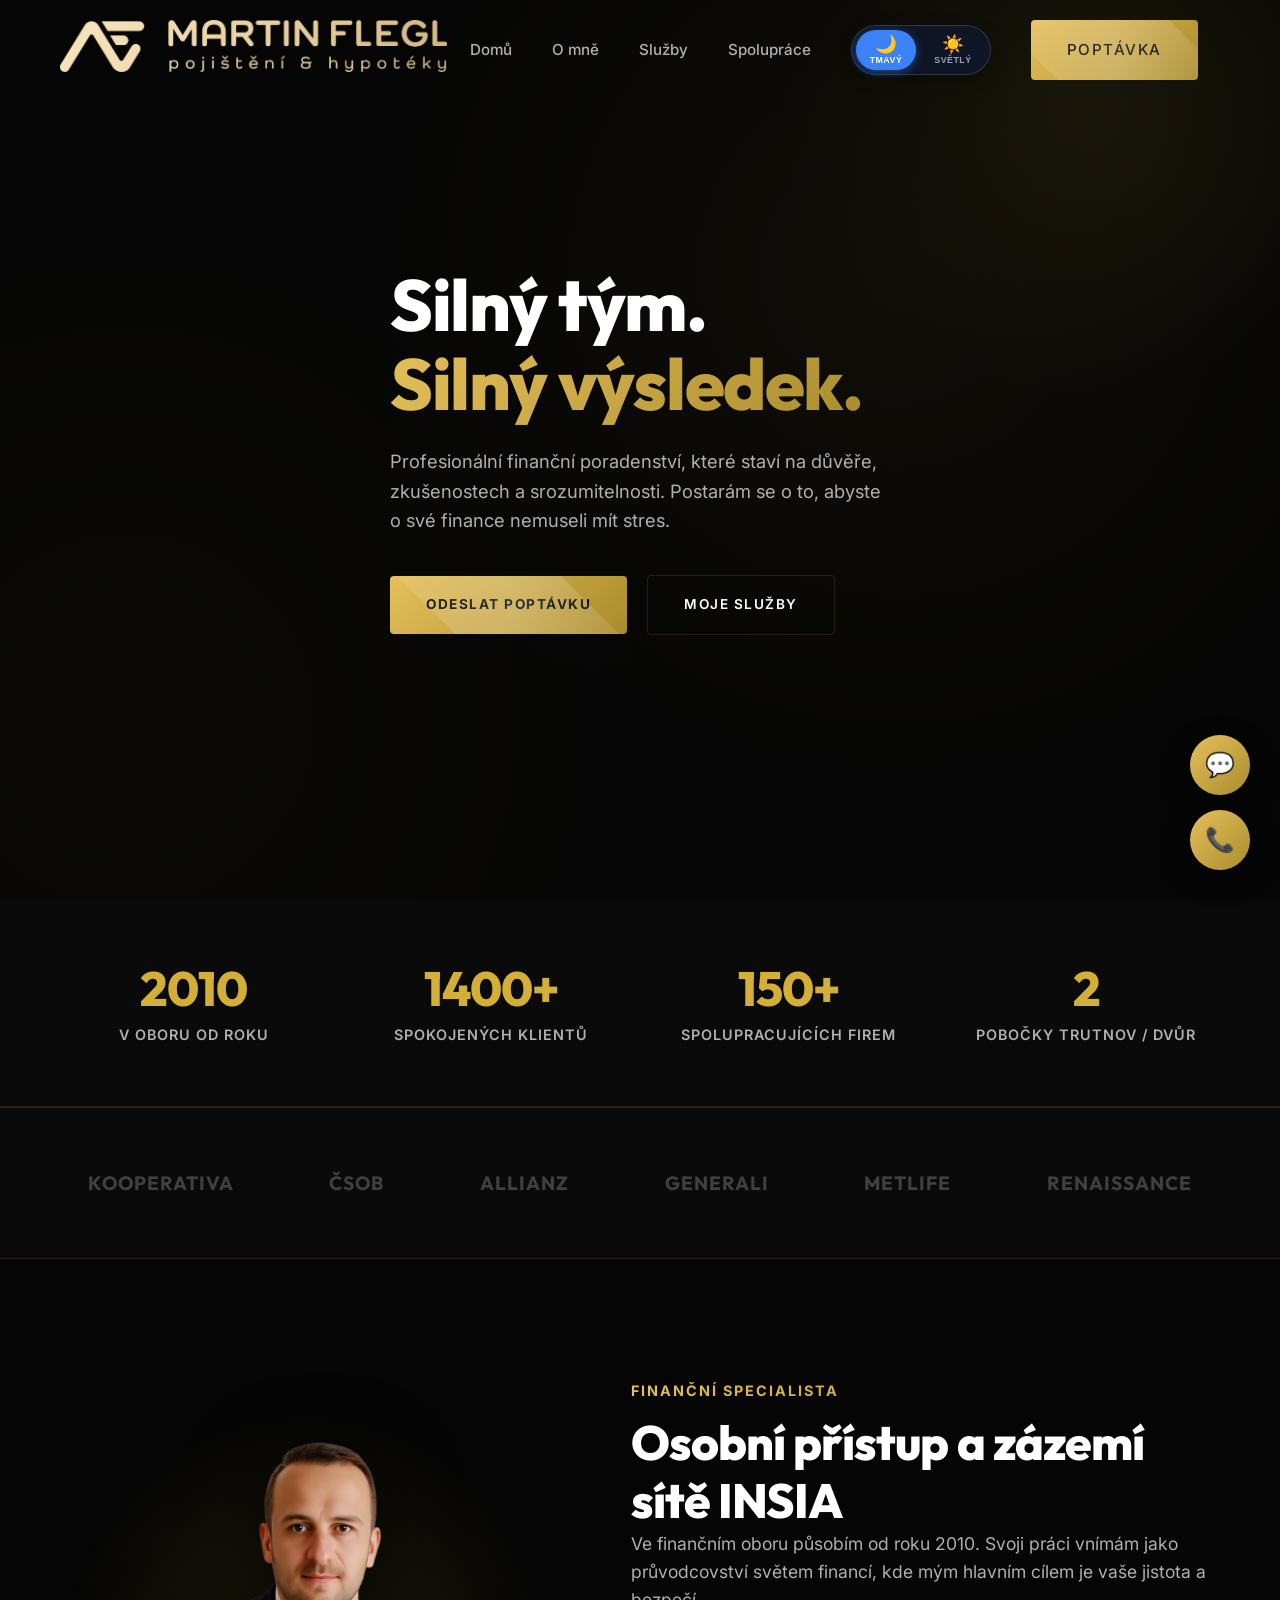
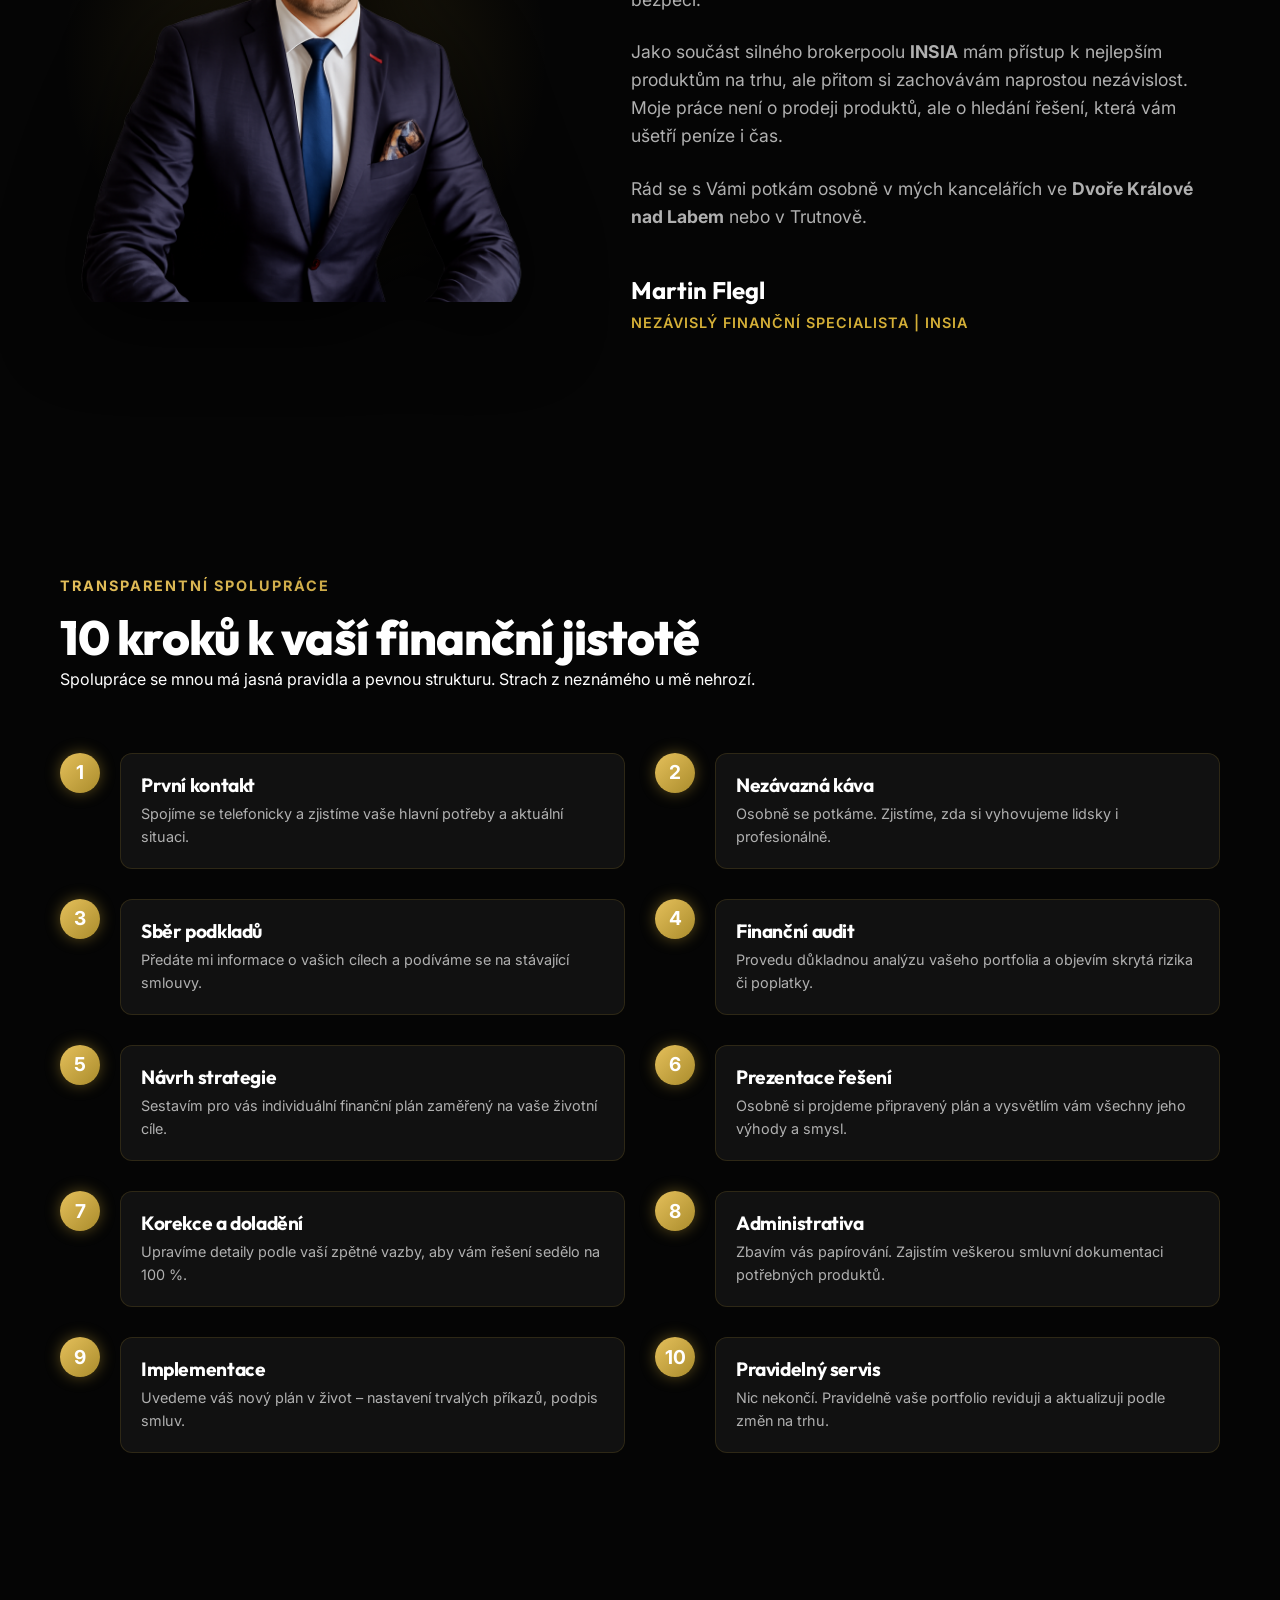
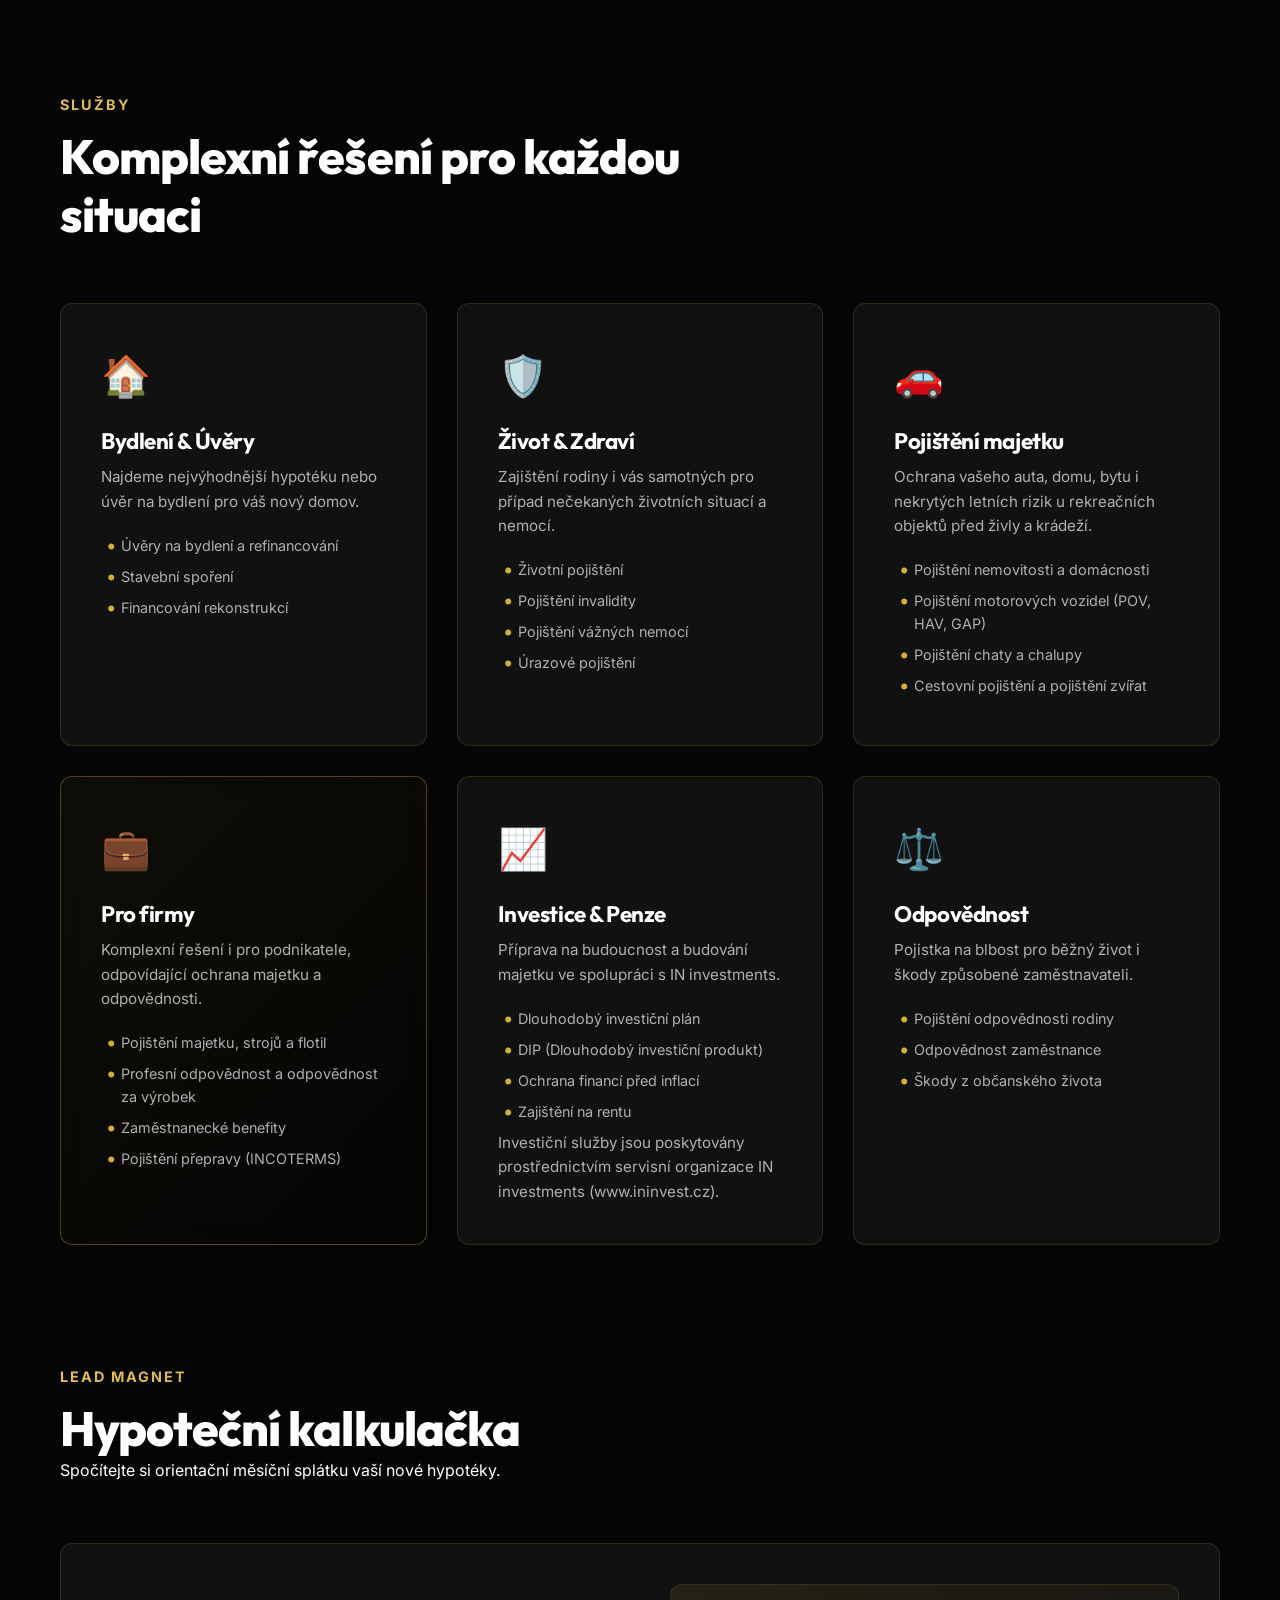
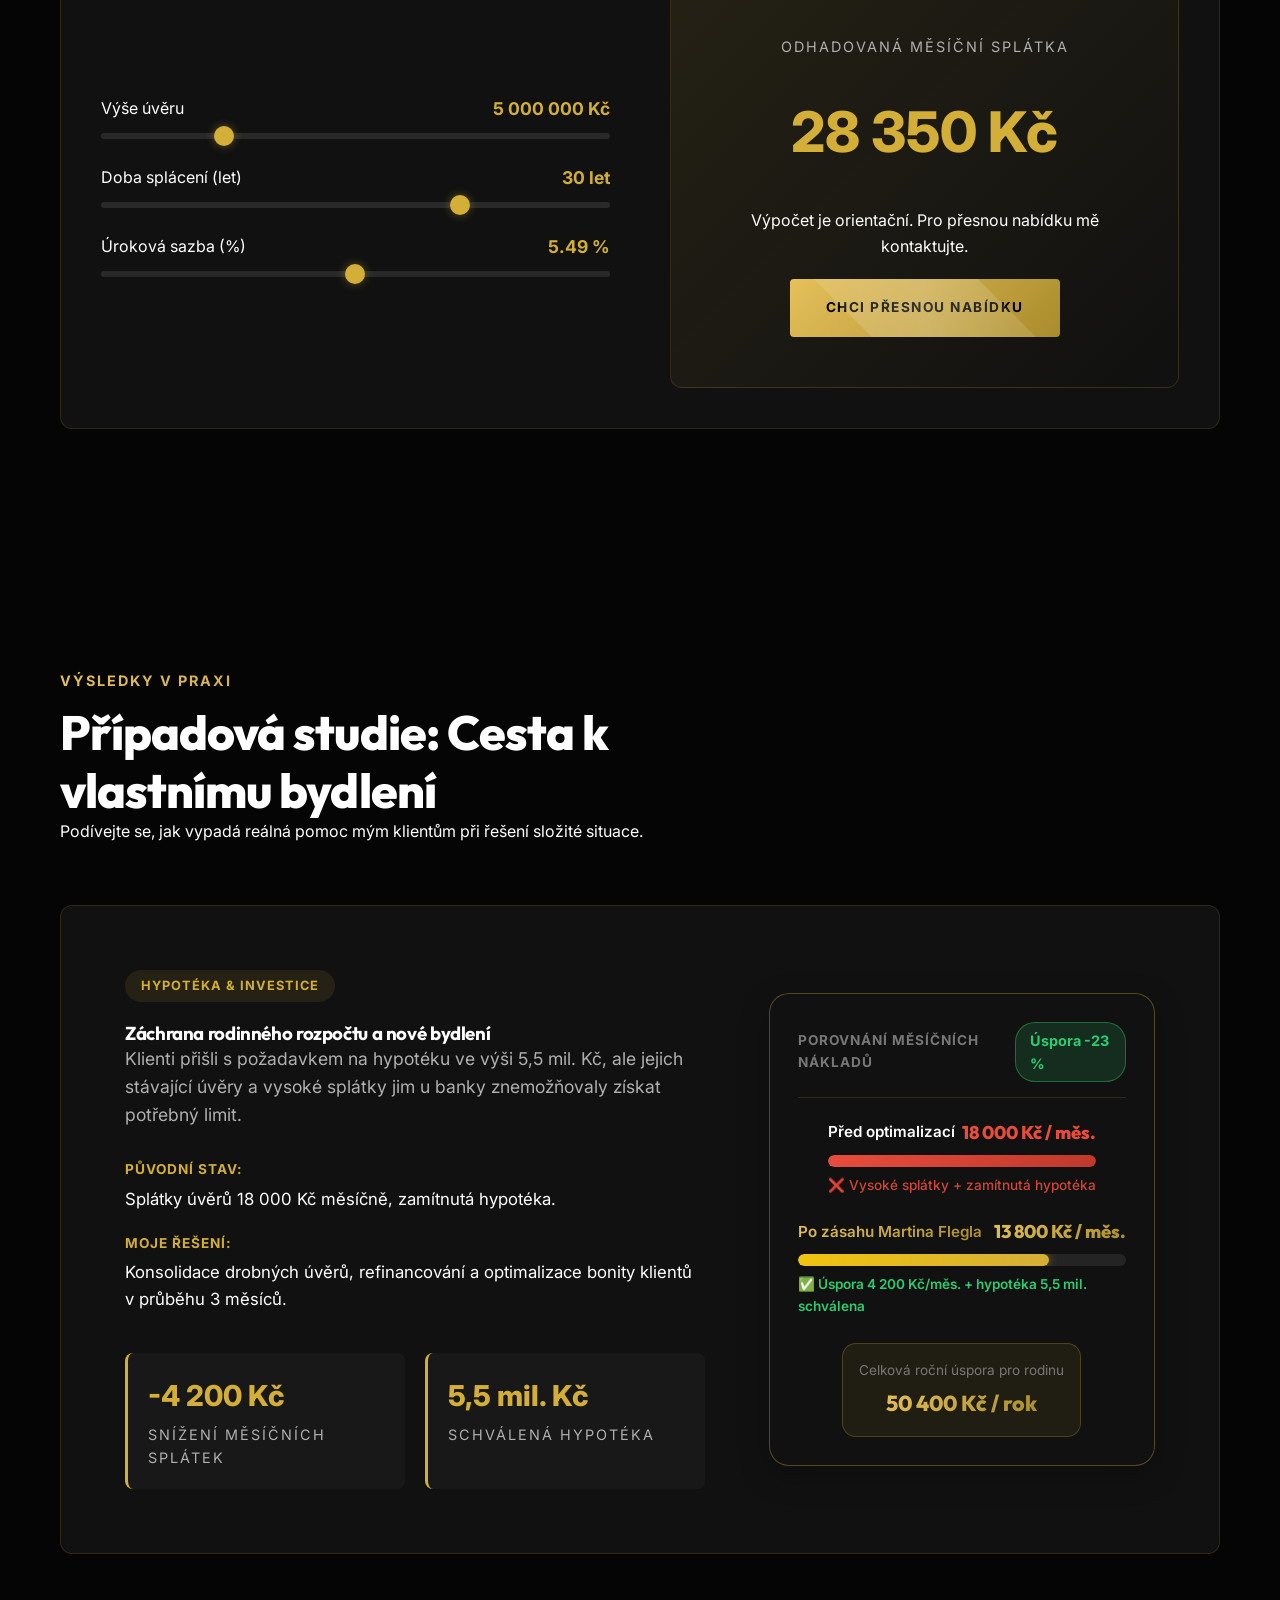
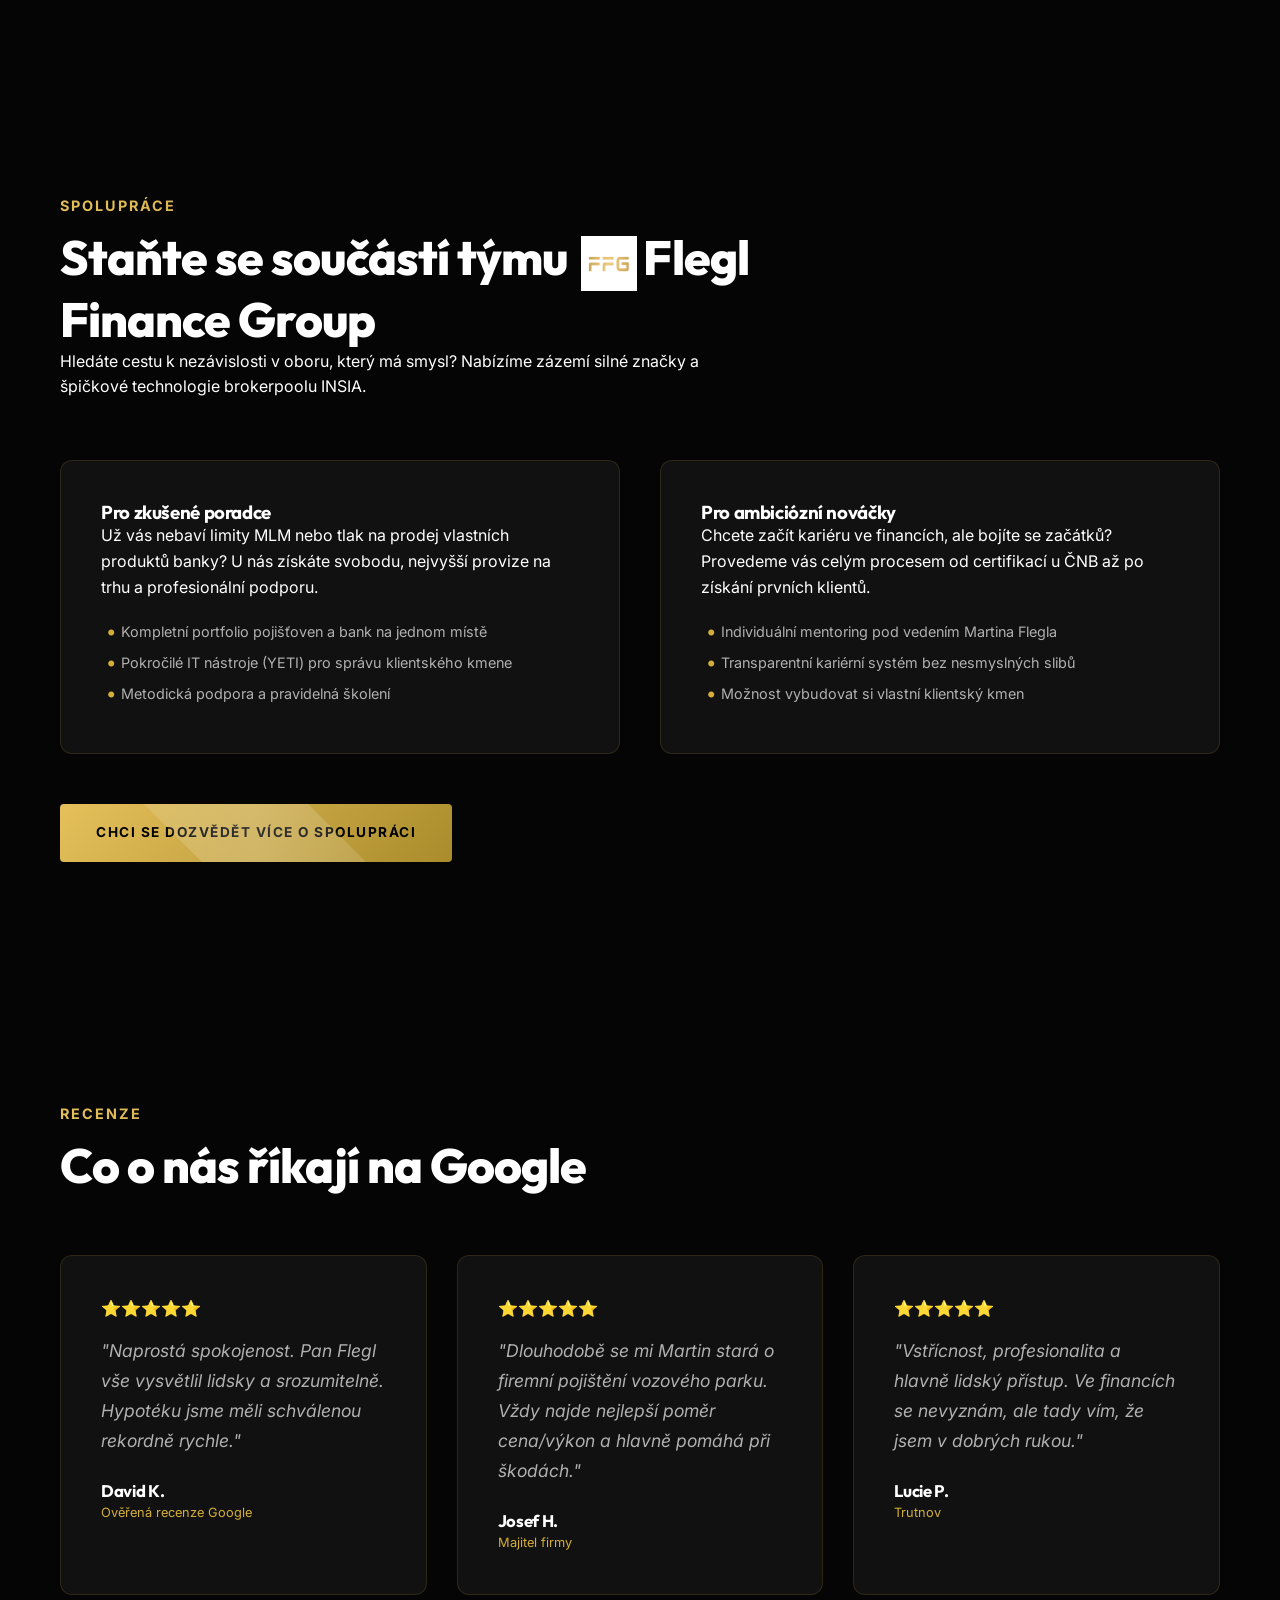
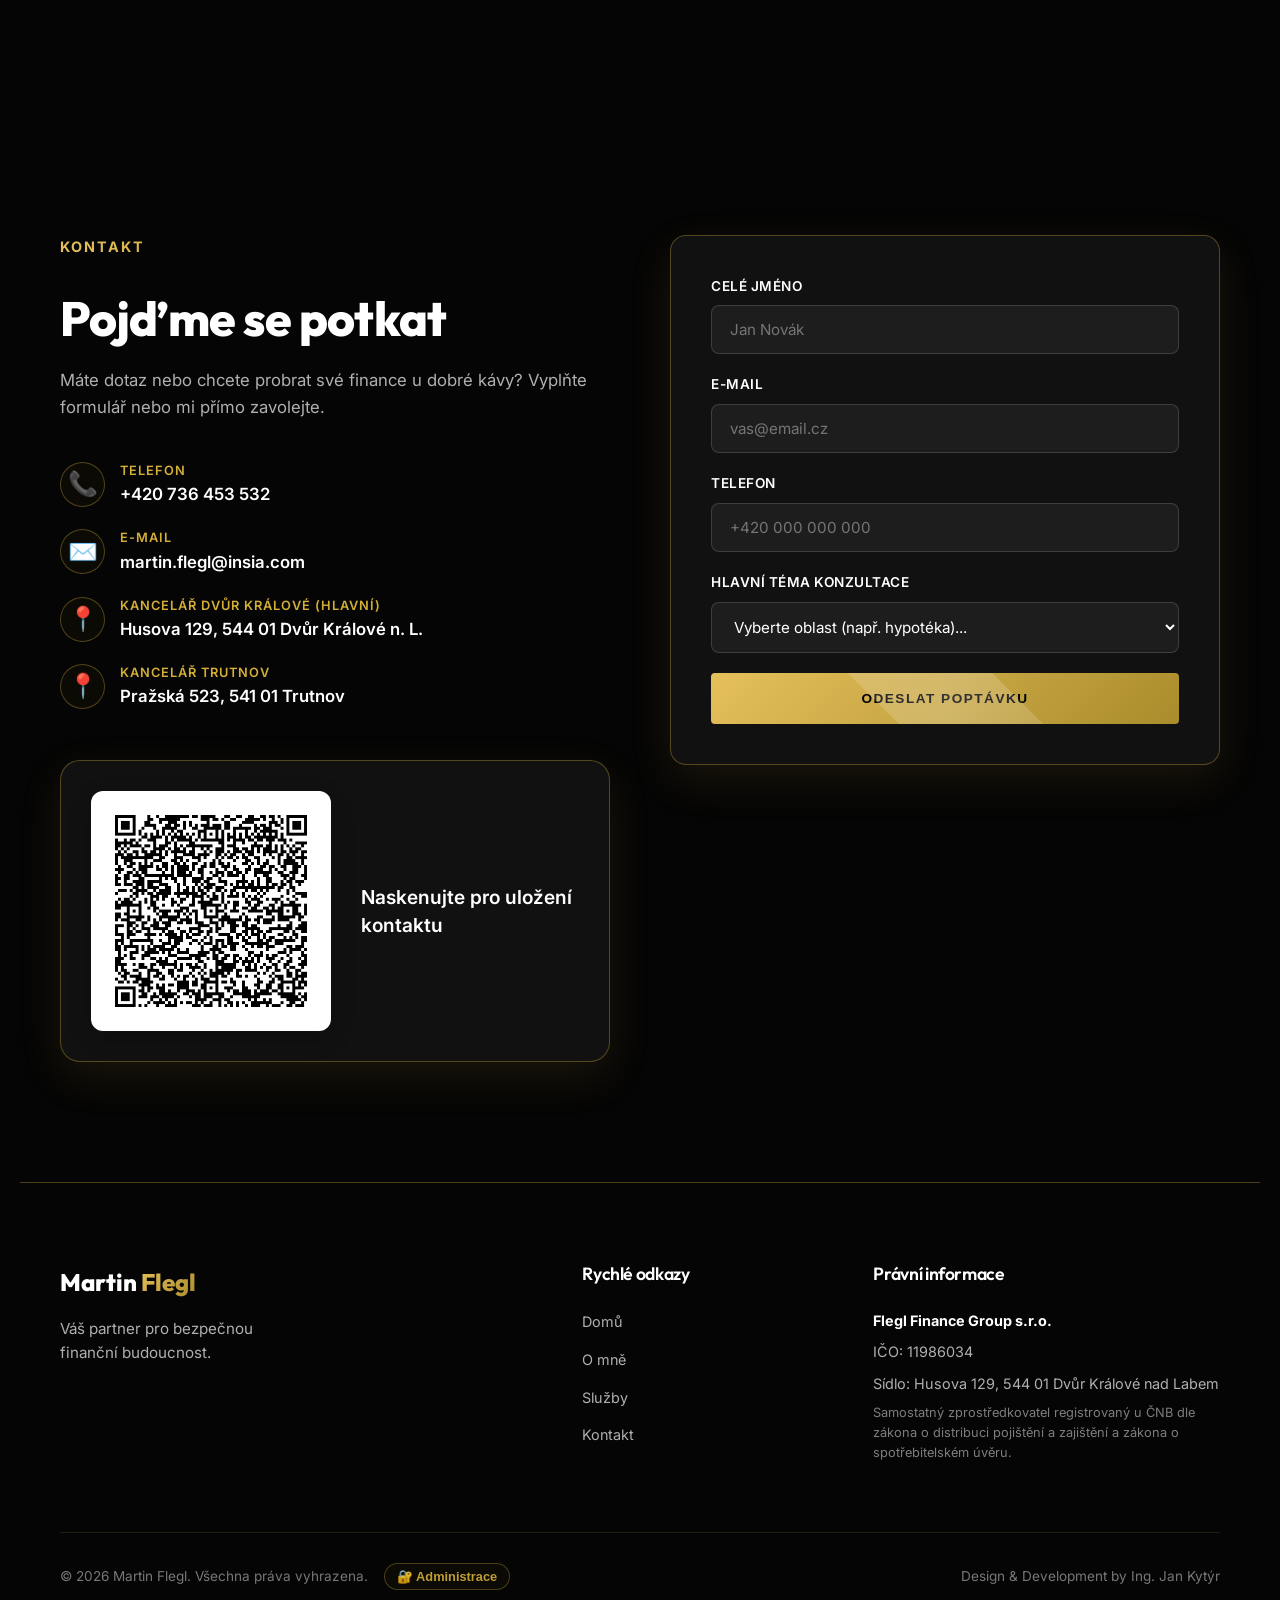
==== commit 0d72cbf8: "Restore original header logo and place transparent FFG logo right before Flegl Finance Group text in" ====
--- a/MartinFlegl.Web/wwwroot/index.html
+++ b/MartinFlegl.Web/wwwroot/index.html
@@ -86,8 +86,8 @@
         <div class="container header-container">
             <div class="logo">
                 <a href="#home" class="logo-link">
-                    <img src="img/logo.png?v=20260723_300" alt="Flegl Finance Group" class="header-logo-img logo-light-version">
-                    <img src="img/logo-dark.png?v=20260723_300" alt="Flegl Finance Group" class="header-logo-img logo-dark-version">
+                    <img src="img/logo.png?v=20260723_400" alt="Martin Flegl" class="header-logo-img logo-light-version">
+                    <img src="img/logo-dark.png?v=20260723_400" alt="Martin Flegl" class="header-logo-img logo-dark-version">
                 </a>
             </div>
             <nav class="nav">
@@ -490,7 +490,7 @@
         <div class="container reveal">
             <div class="section-header text-center mx-auto">
                 <span class="section-subtitle text-gold" data-editable="coop.subtitle">Spolupráce</span>
-                <h2 class="section-title" data-editable="coop.title">Staňte se součástí týmu Flegl Finance Group</h2>
+                <h2 class="section-title" data-editable="coop.title">Staňte se součástí týmu <span class="title-logo-wrapper"><img src="img/ffg-icon-light.png?v=20260723_400" alt="FFG Logo" class="title-inline-logo logo-light-version"><img src="img/ffg-icon-dark.png?v=20260723_400" alt="FFG Logo" class="title-inline-logo logo-dark-version"></span>Flegl Finance Group</h2>
                 <p data-editable="coop.desc">Hledáte cestu k nezávislosti v oboru, který má smysl? Nabízíme zázemí silné značky a špičkové technologie brokerpoolu INSIA.</p>
             </div>
 
--- a/MartinFlegl.Web/wwwroot/css/main.css
+++ b/MartinFlegl.Web/wwwroot/css/main.css
@@ -242,7 +242,7 @@
 }
 
 .header-logo-img {
-    height: 58px;
+    height: 52px;
     width: auto;
     display: block;
     object-fit: contain;
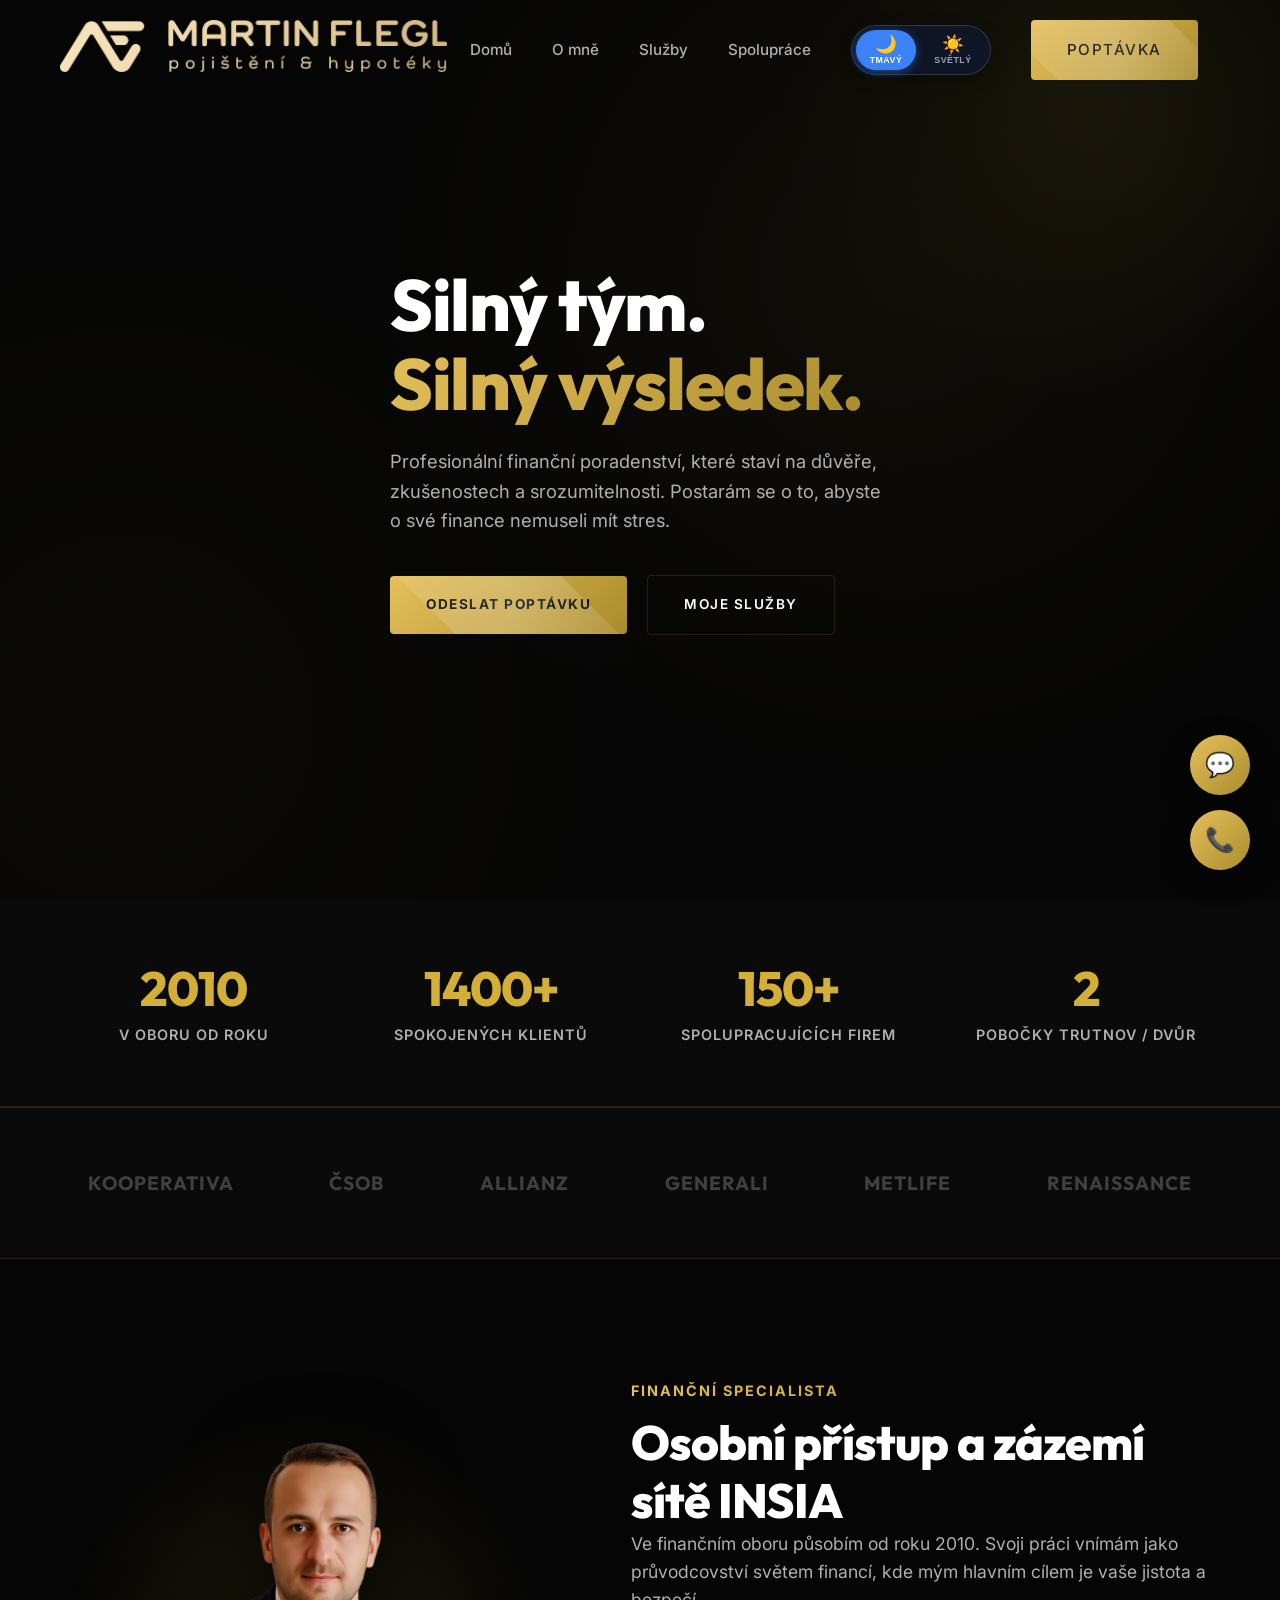
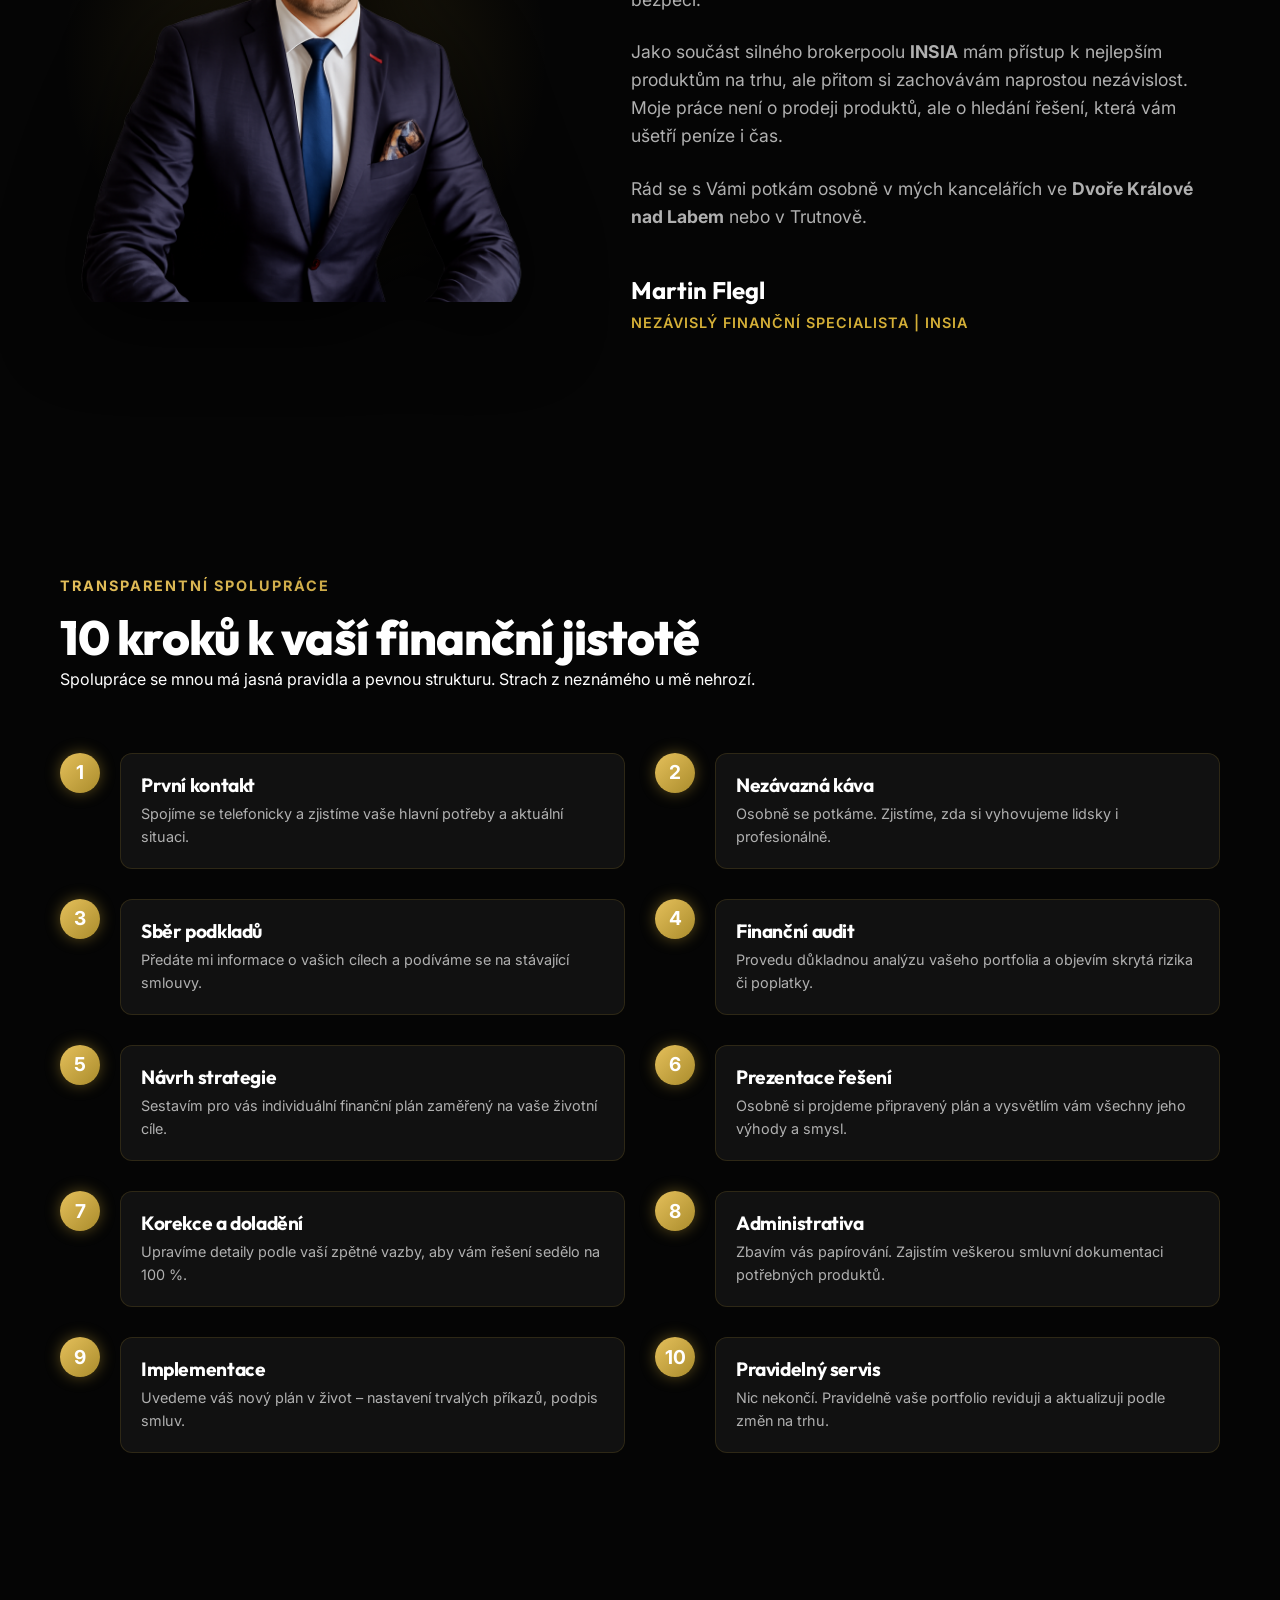
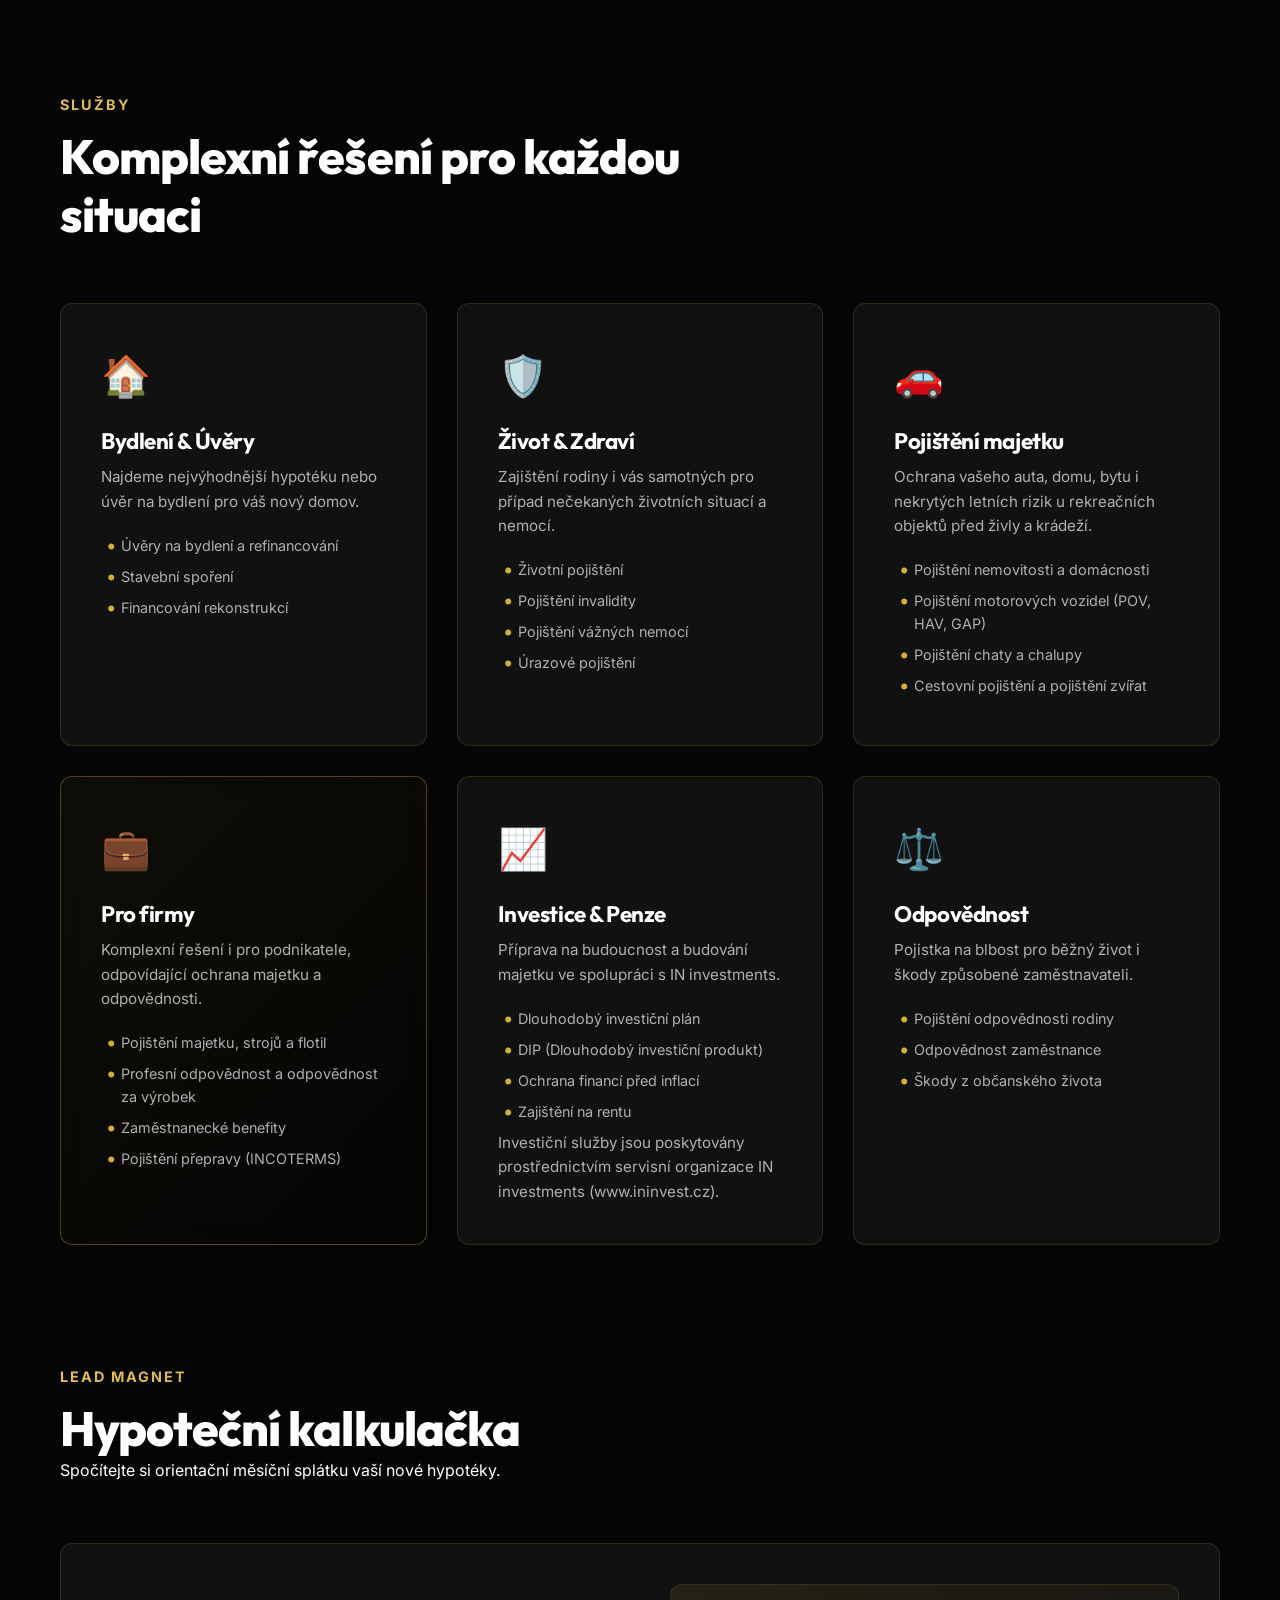
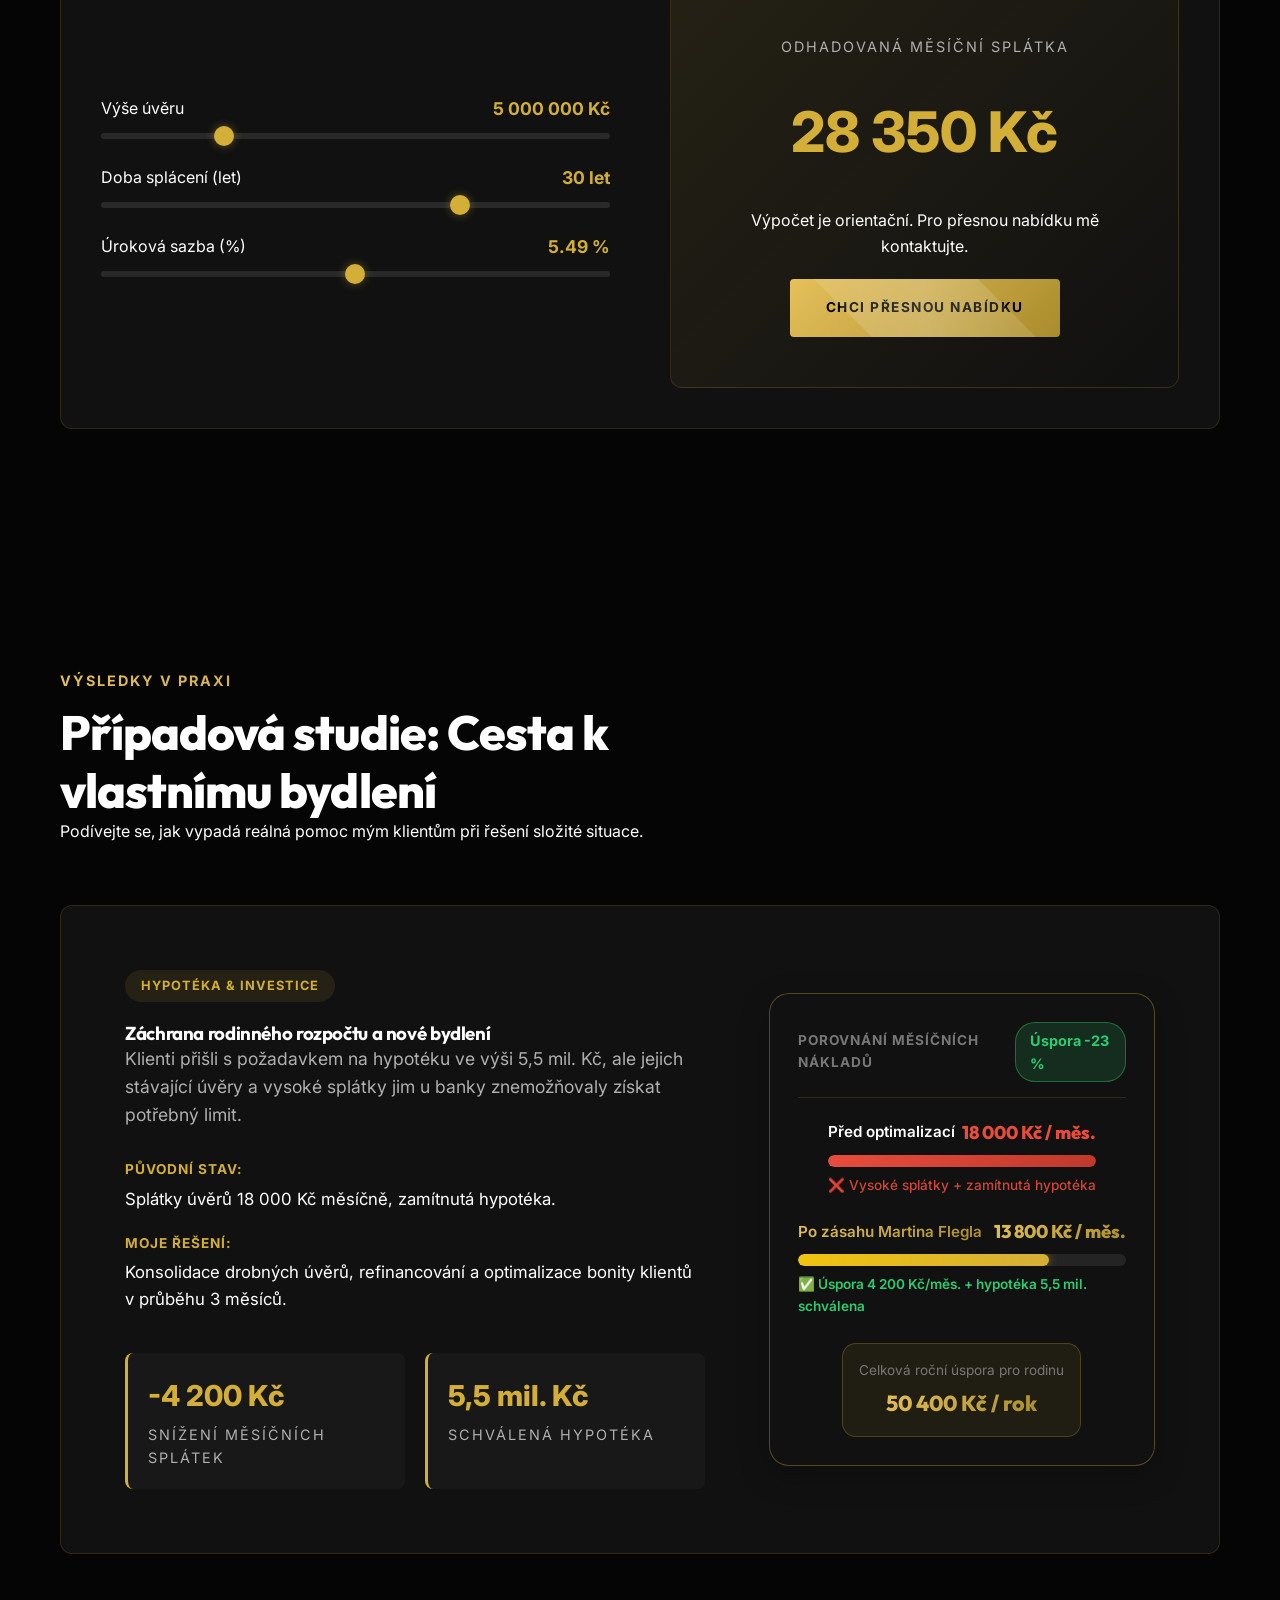
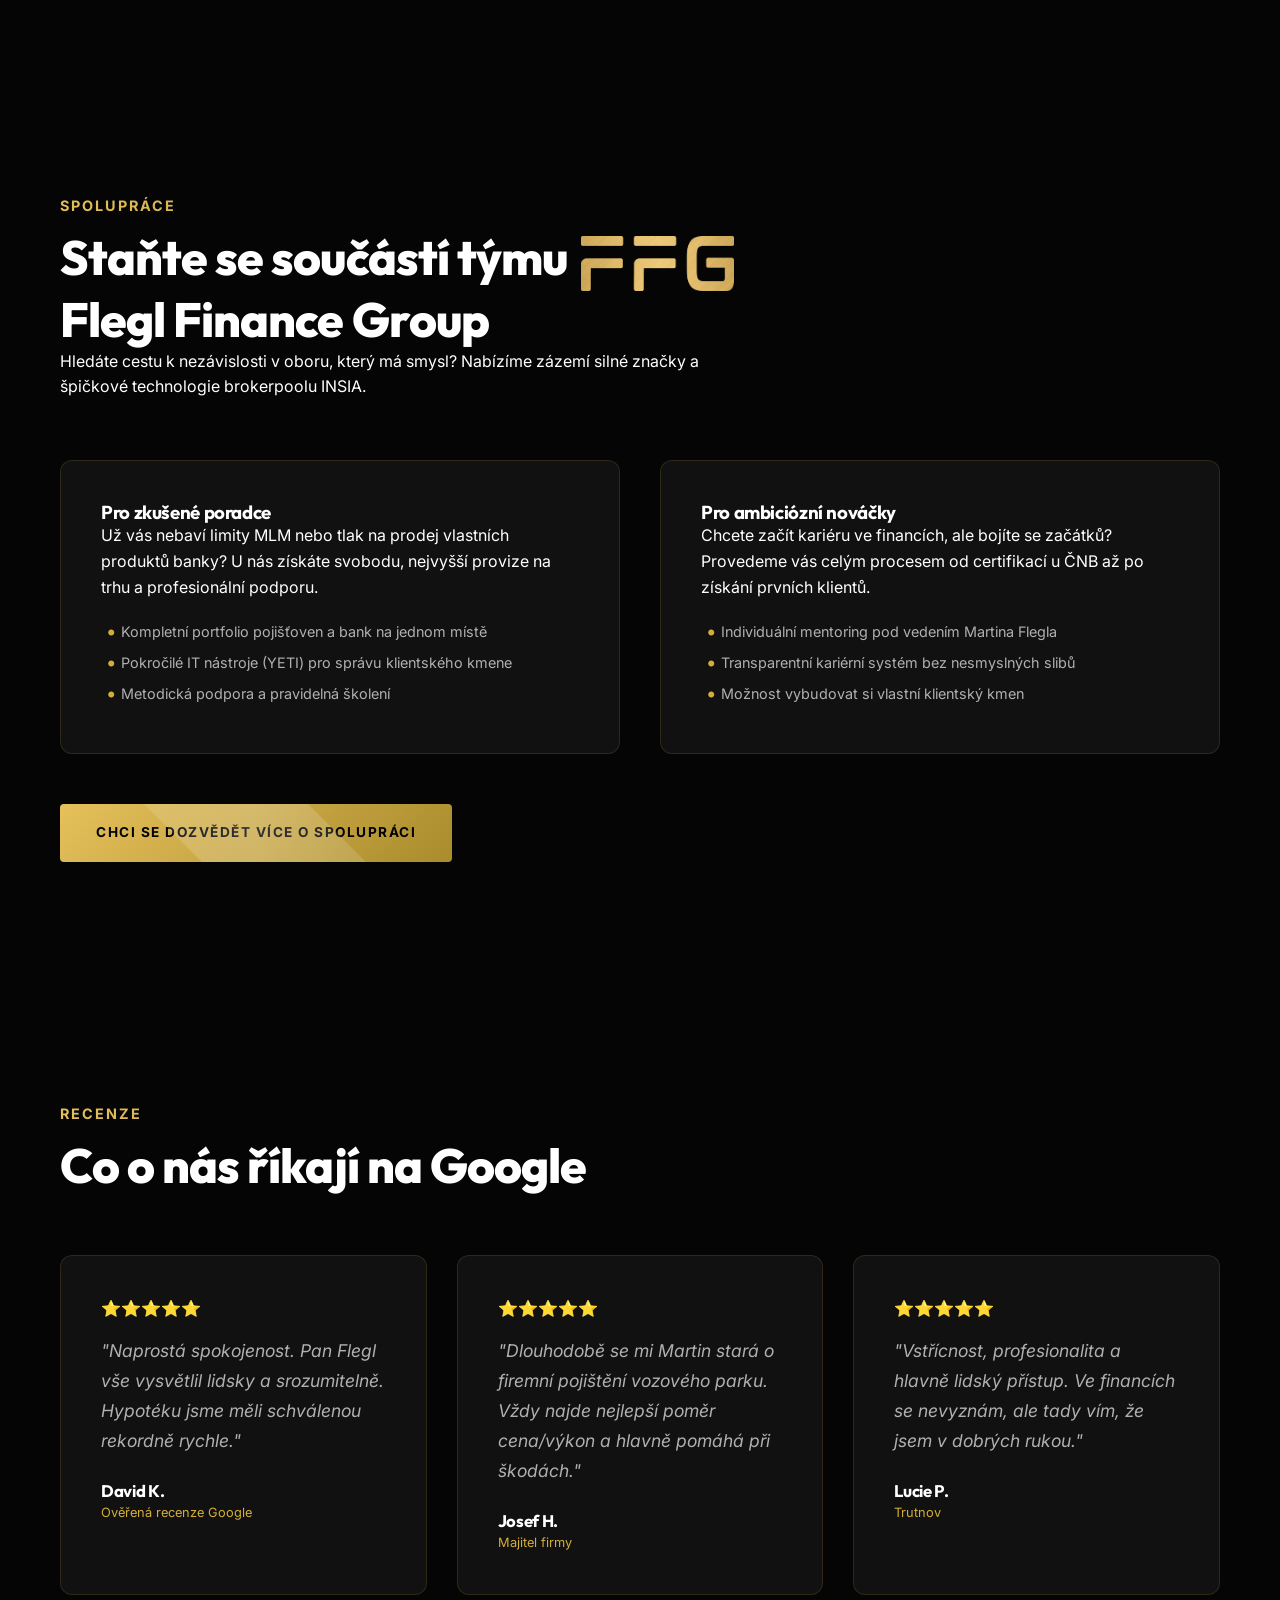
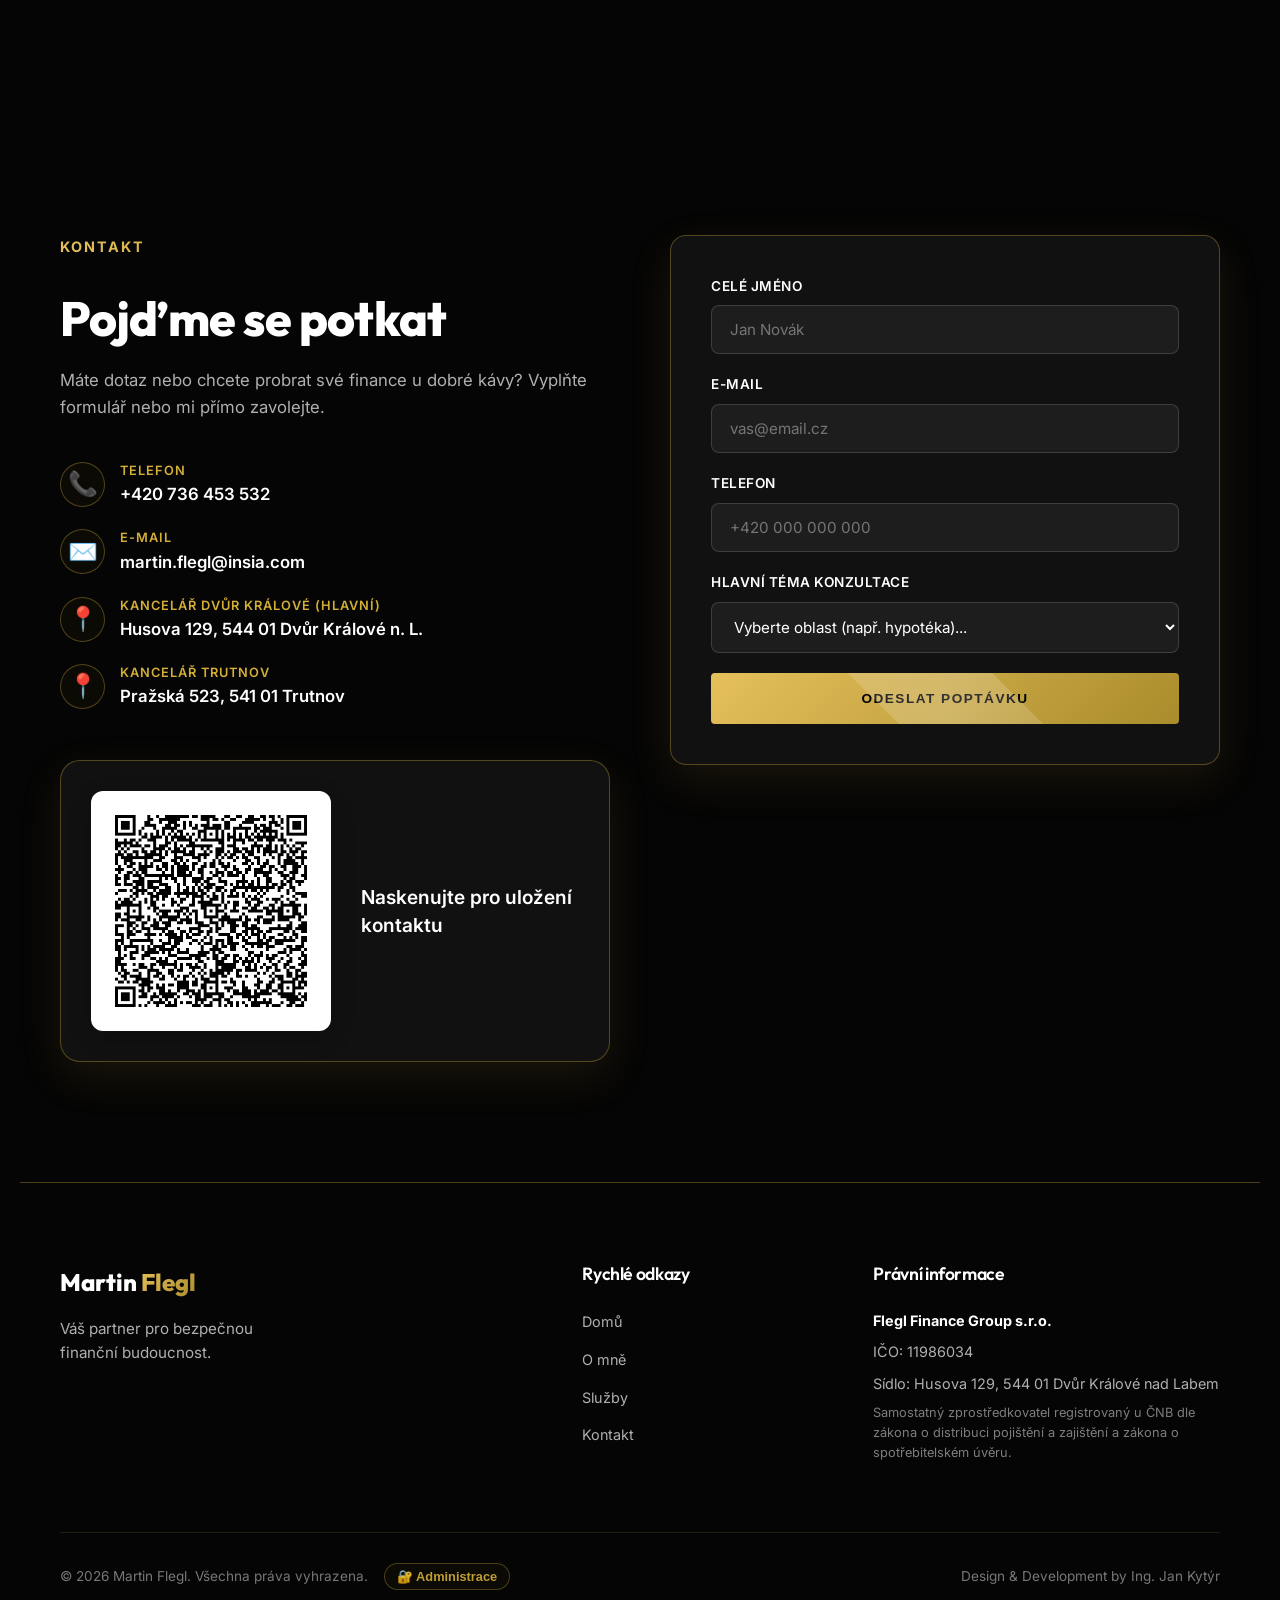
==== commit 69f637a9: "Completely remove dark background (34,30,30) from FFG-BIG logo leaving only gold emblem on 100% tran" ====
--- a/MartinFlegl.Web/wwwroot/index.html
+++ b/MartinFlegl.Web/wwwroot/index.html
@@ -490,7 +490,7 @@
         <div class="container reveal">
             <div class="section-header text-center mx-auto">
                 <span class="section-subtitle text-gold" data-editable="coop.subtitle">Spolupráce</span>
-                <h2 class="section-title" data-editable="coop.title">Staňte se součástí týmu <span class="title-logo-wrapper"><img src="img/ffg-icon-light.png?v=20260723_400" alt="FFG Logo" class="title-inline-logo logo-light-version"><img src="img/ffg-icon-dark.png?v=20260723_400" alt="FFG Logo" class="title-inline-logo logo-dark-version"></span>Flegl Finance Group</h2>
+                <h2 class="section-title" data-editable="coop.title">Staňte se součástí týmu <span class="title-logo-wrapper"><img src="img/ffg-icon-transparent.png?v=20260723_600" alt="FFG Logo" class="title-inline-logo"></span>Flegl Finance Group</h2>
                 <p data-editable="coop.desc">Hledáte cestu k nezávislosti v oboru, který má smysl? Nabízíme zázemí silné značky a špičkové technologie brokerpoolu INSIA.</p>
             </div>
 
@@ -727,7 +727,7 @@
 
     <!-- Scripts -->
     <script src="js/animations.js?v=20260722_140"></script>
-    <script src="js/admin.js?v=20260722_140"></script>
+    <script src="js/admin.js?v=20260723_600"></script>
     <script>
         // Mortgage Calculator Logic
         const loanAmountInput = document.getElementById('loanAmount');
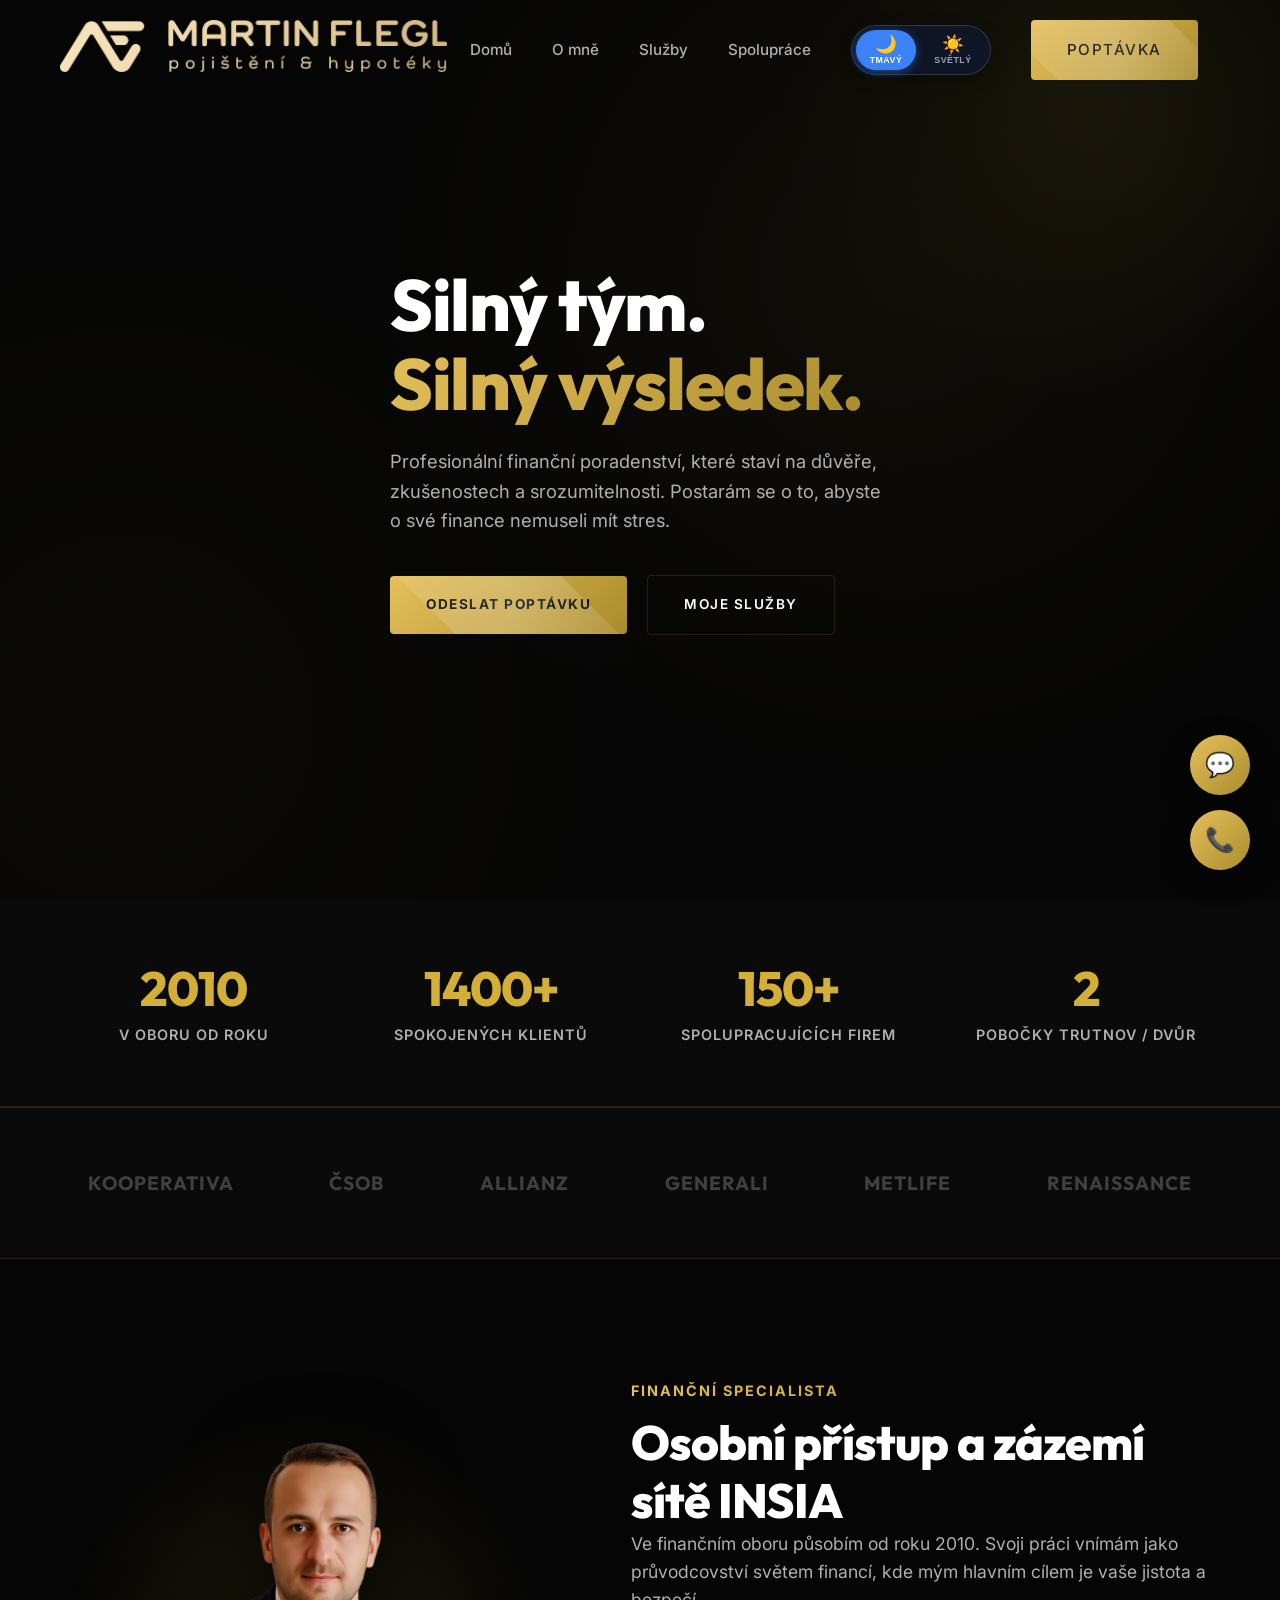
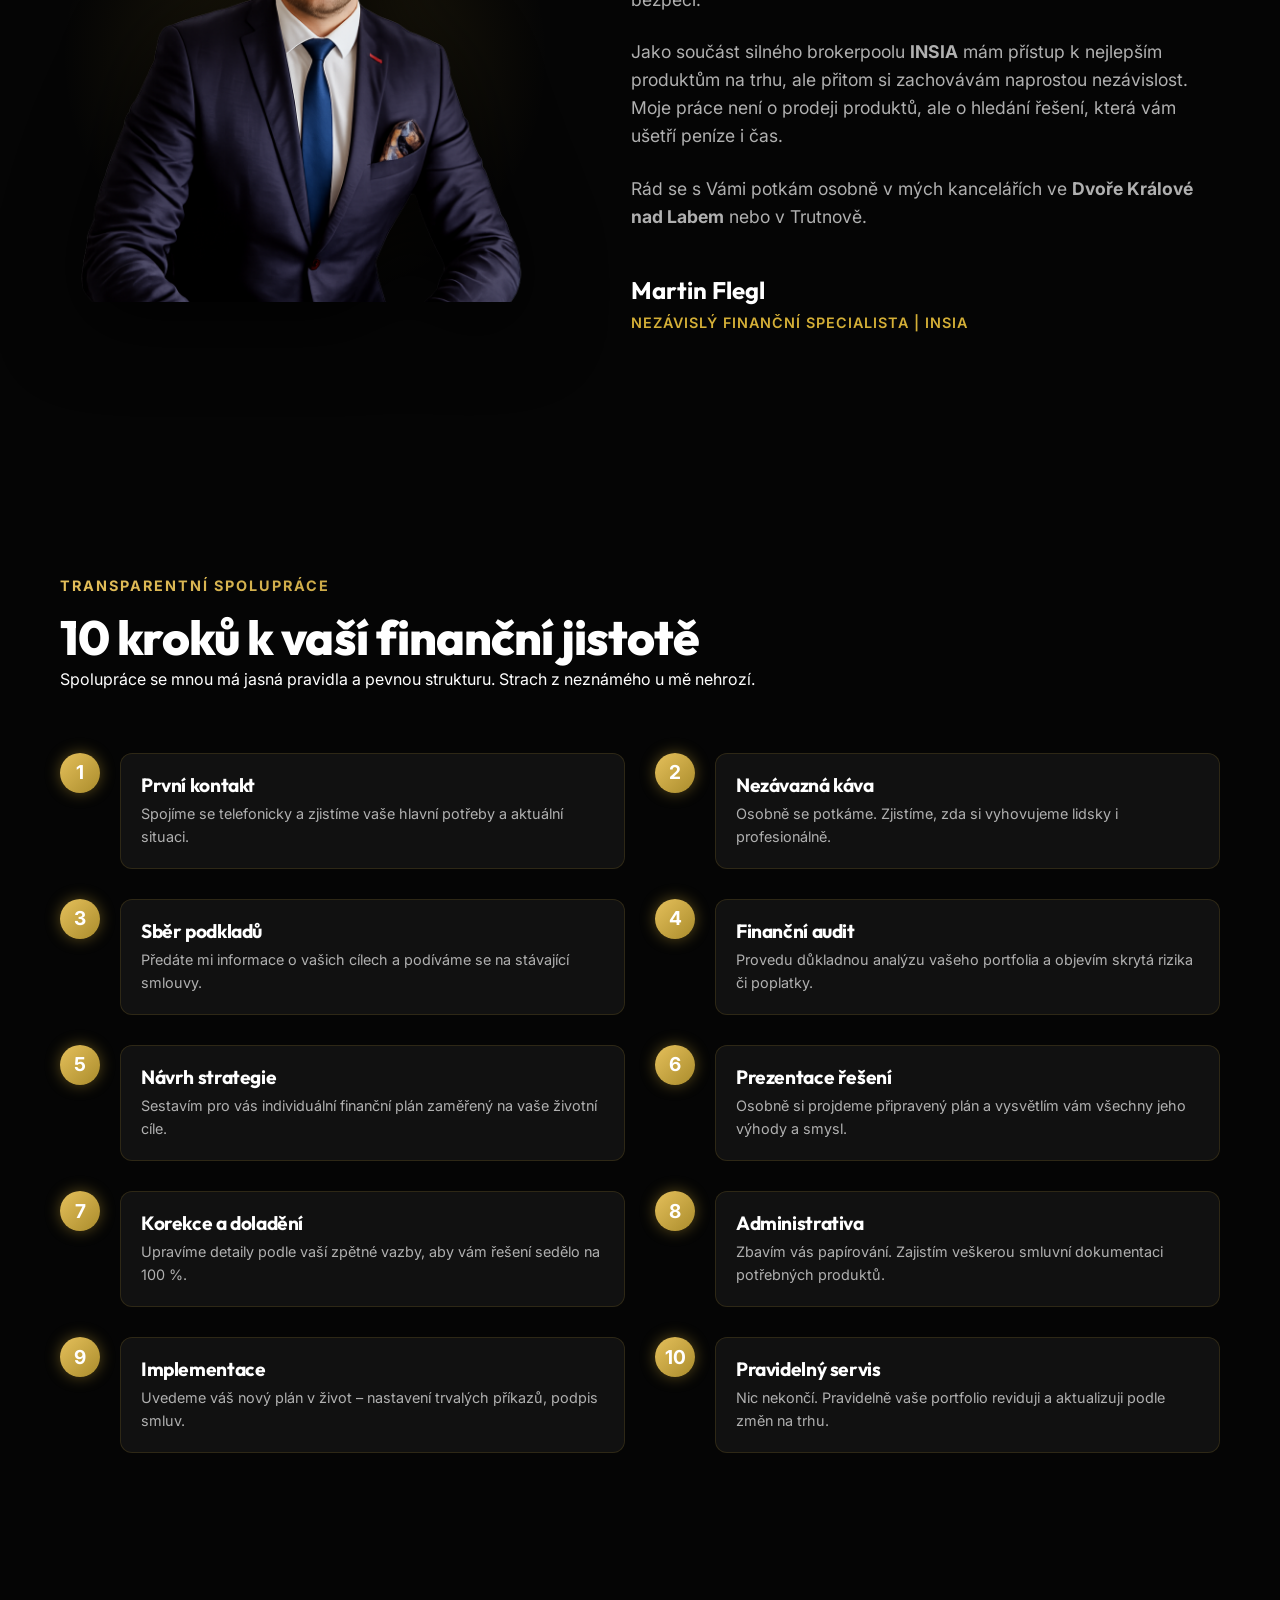
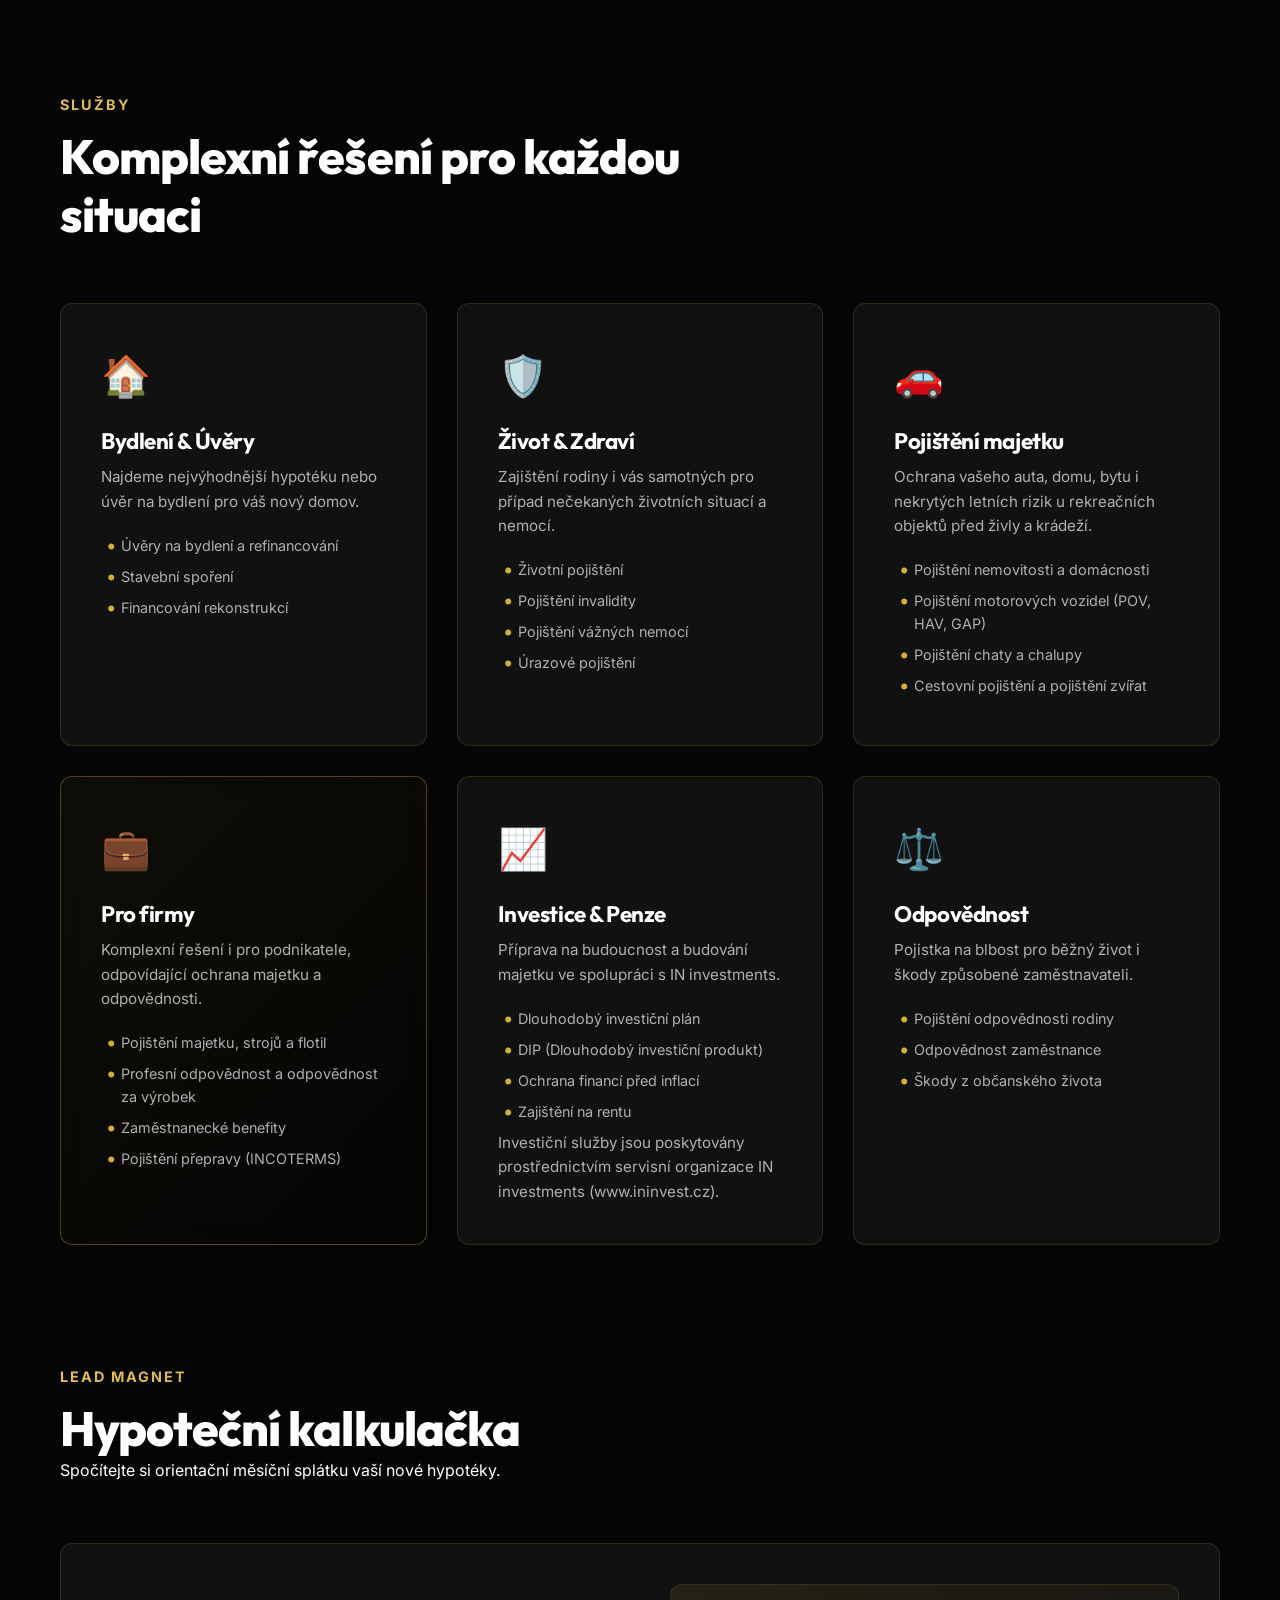
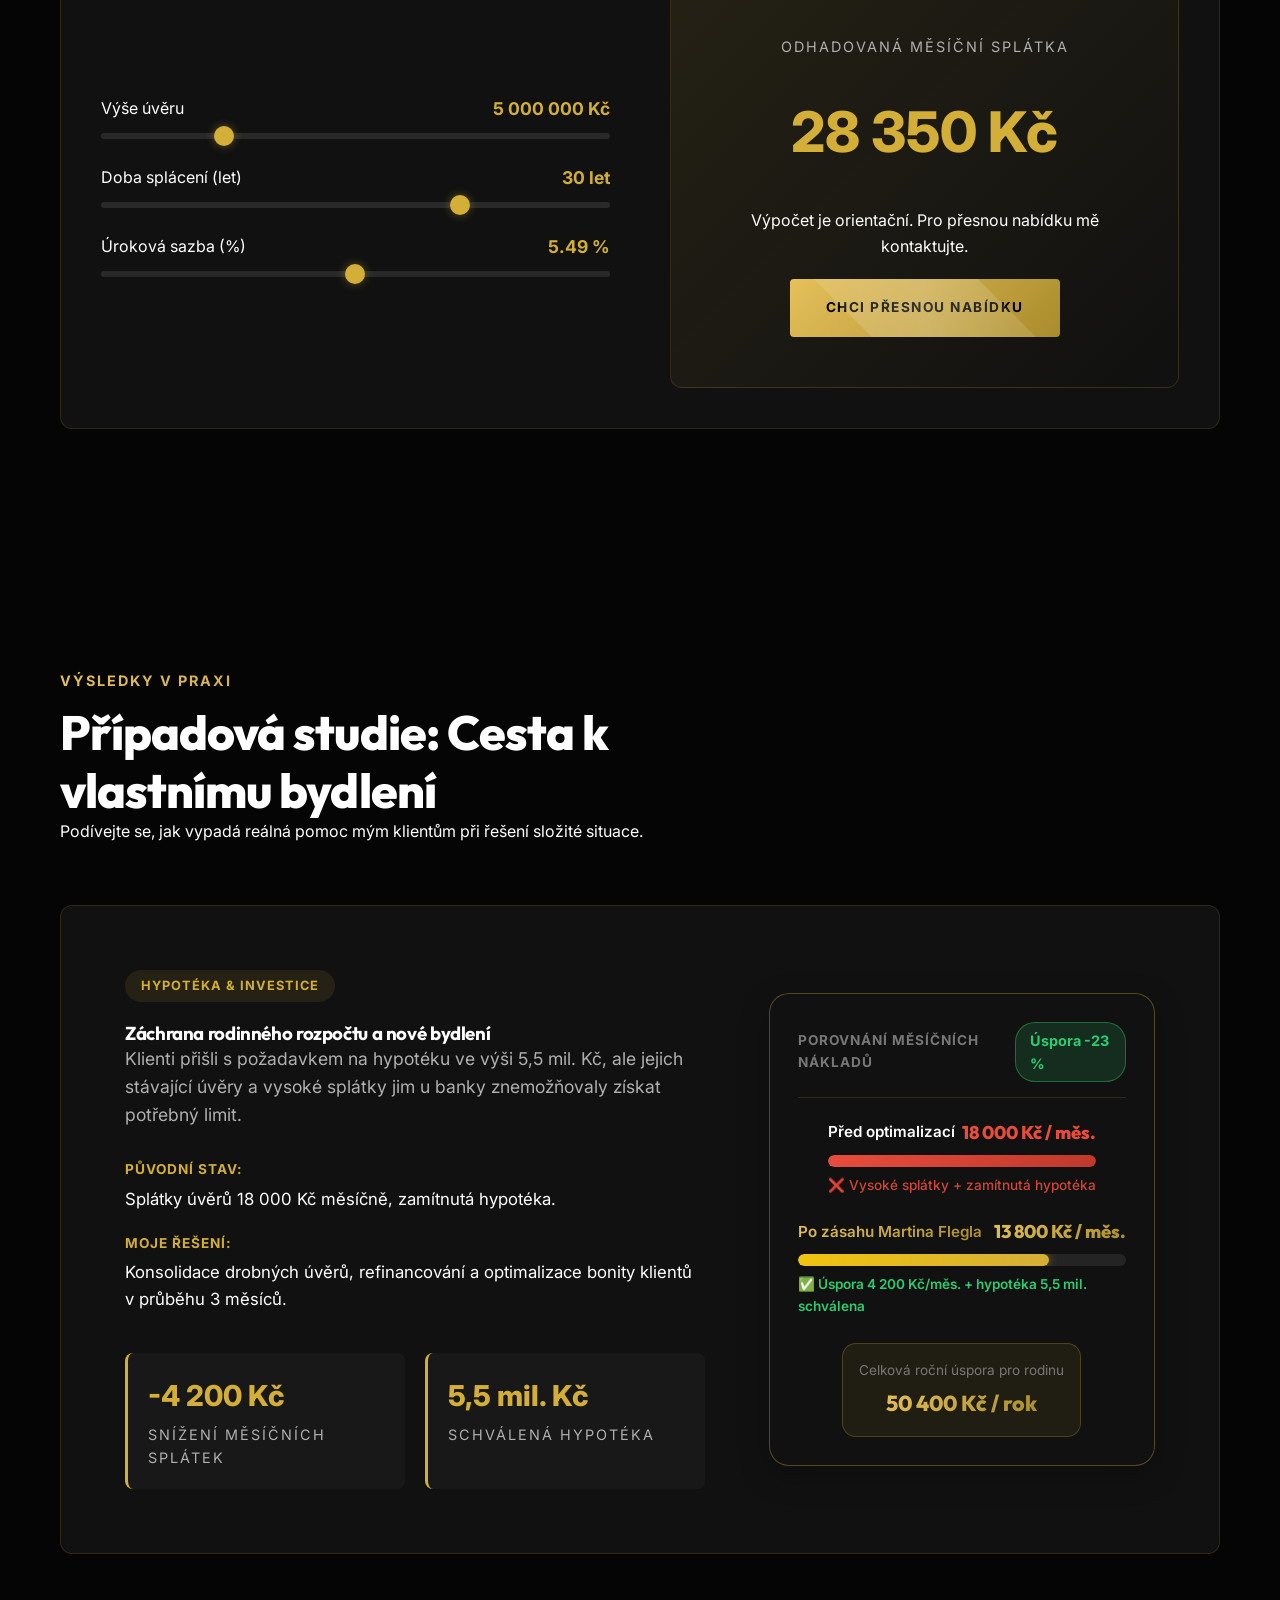
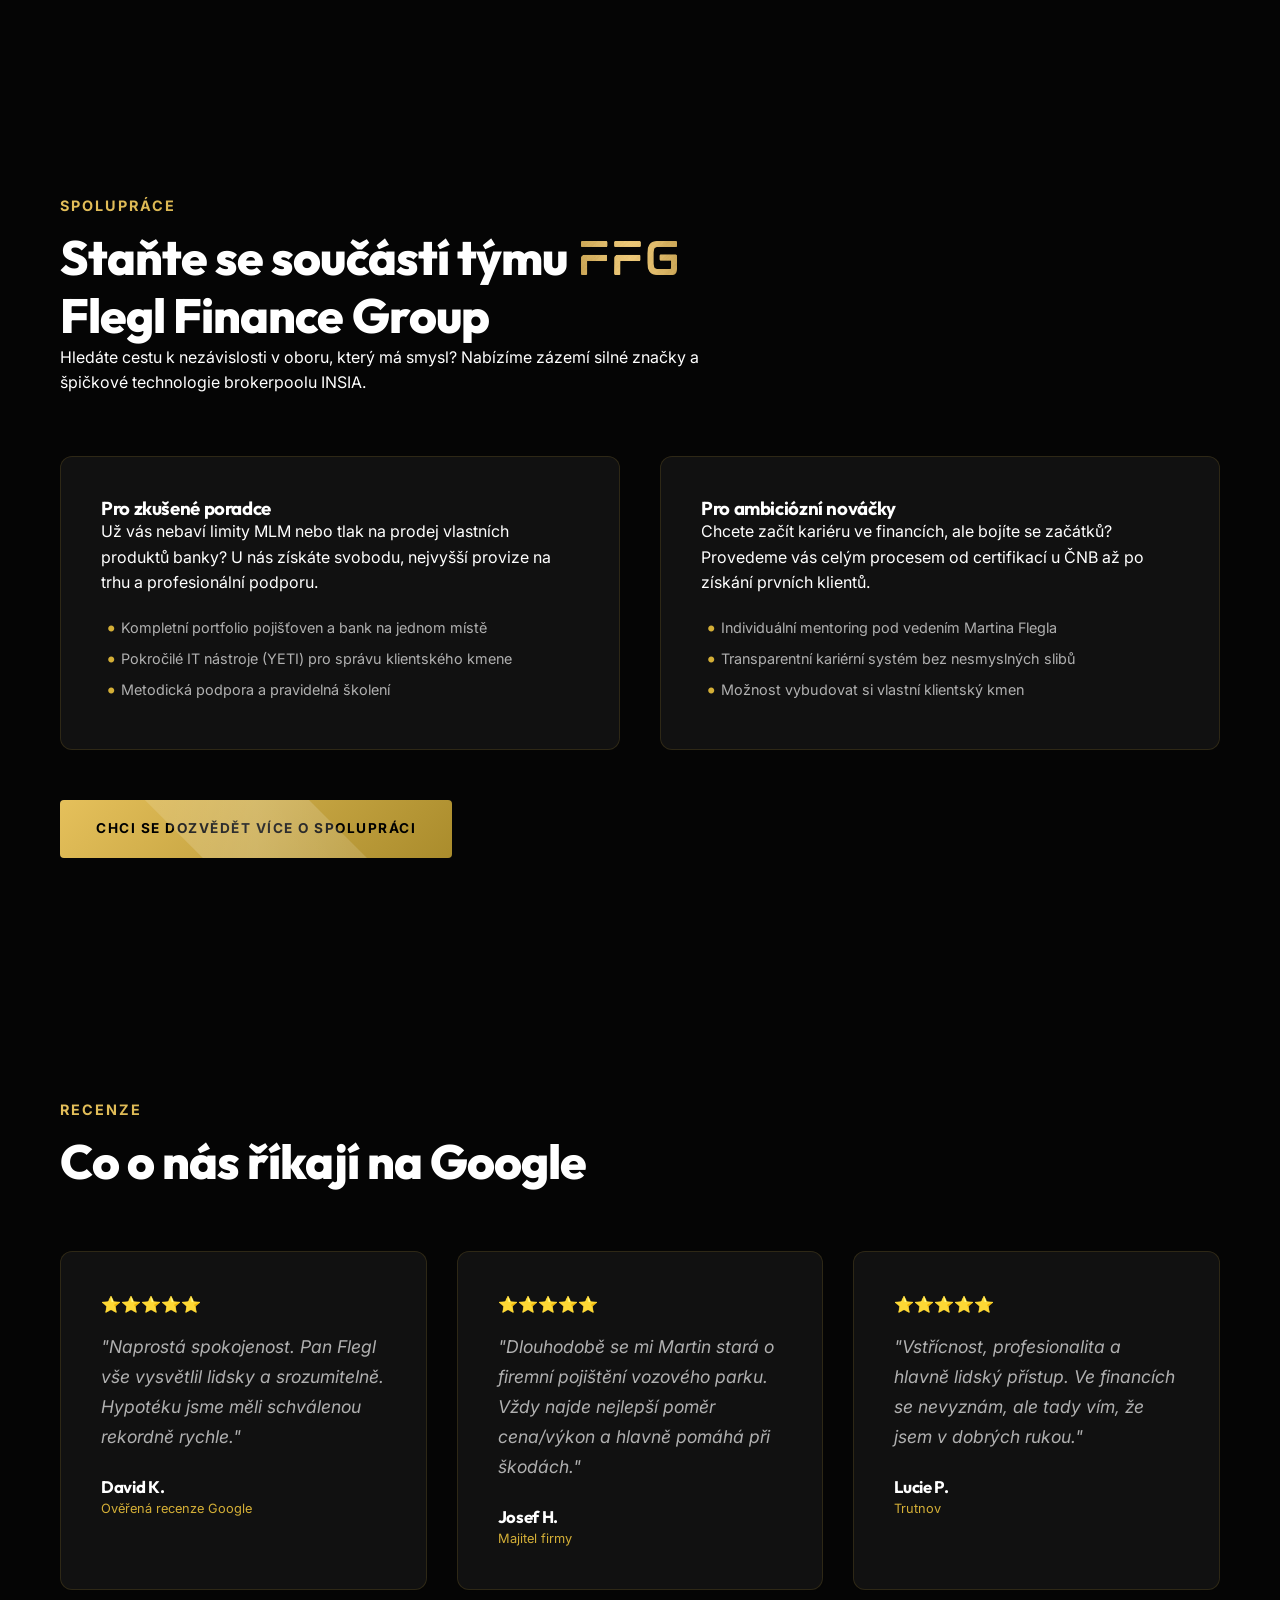
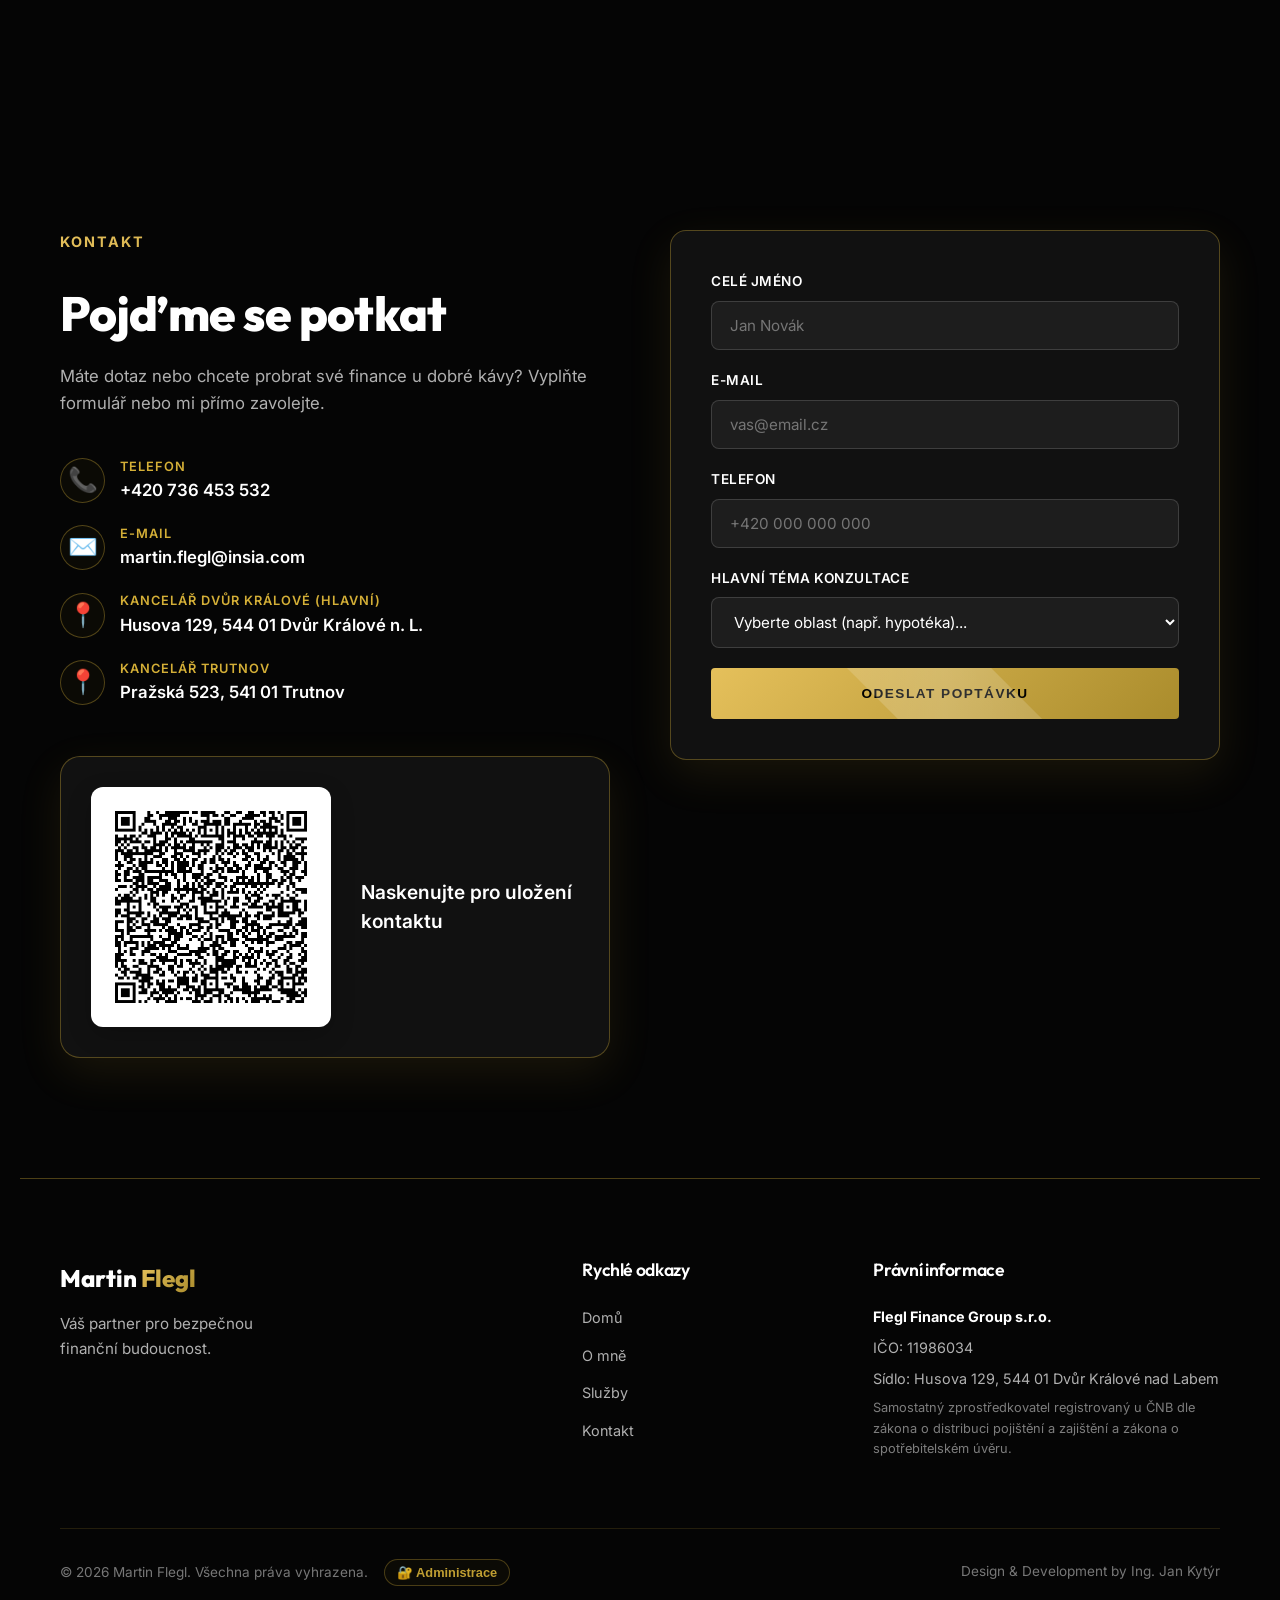
==== commit 299492b8: "Adjust FFG logo height to 0.72em to exactly match capital F font cap-height" ====
--- a/MartinFlegl.Web/wwwroot/index.html
+++ b/MartinFlegl.Web/wwwroot/index.html
@@ -75,8 +75,8 @@
     </script>
     
     <!-- CSS -->
-    <link rel="stylesheet" href="css/main.css?v=20260723_210">
-    <link rel="stylesheet" href="css/mobile.css?v=20260723_210">
+    <link rel="stylesheet" href="css/main.css?v=20260723_700">
+    <link rel="stylesheet" href="css/mobile.css?v=20260723_700">
 </head>
 
 <body>
--- a/MartinFlegl.Web/wwwroot/css/main.css
+++ b/MartinFlegl.Web/wwwroot/css/main.css
@@ -273,15 +273,15 @@
 .title-logo-wrapper {
     display: inline-flex;
     align-items: center;
-    vertical-align: middle;
-    margin: 0 6px 0 6px;
+    vertical-align: baseline;
+    margin: 0 10px 0 6px;
 }
 
 .title-inline-logo {
-    height: 1.15em;
+    height: 0.72em;
     width: auto;
     object-fit: contain;
-    vertical-align: -0.1em;
+    vertical-align: baseline;
 }
 
 .logo-text {
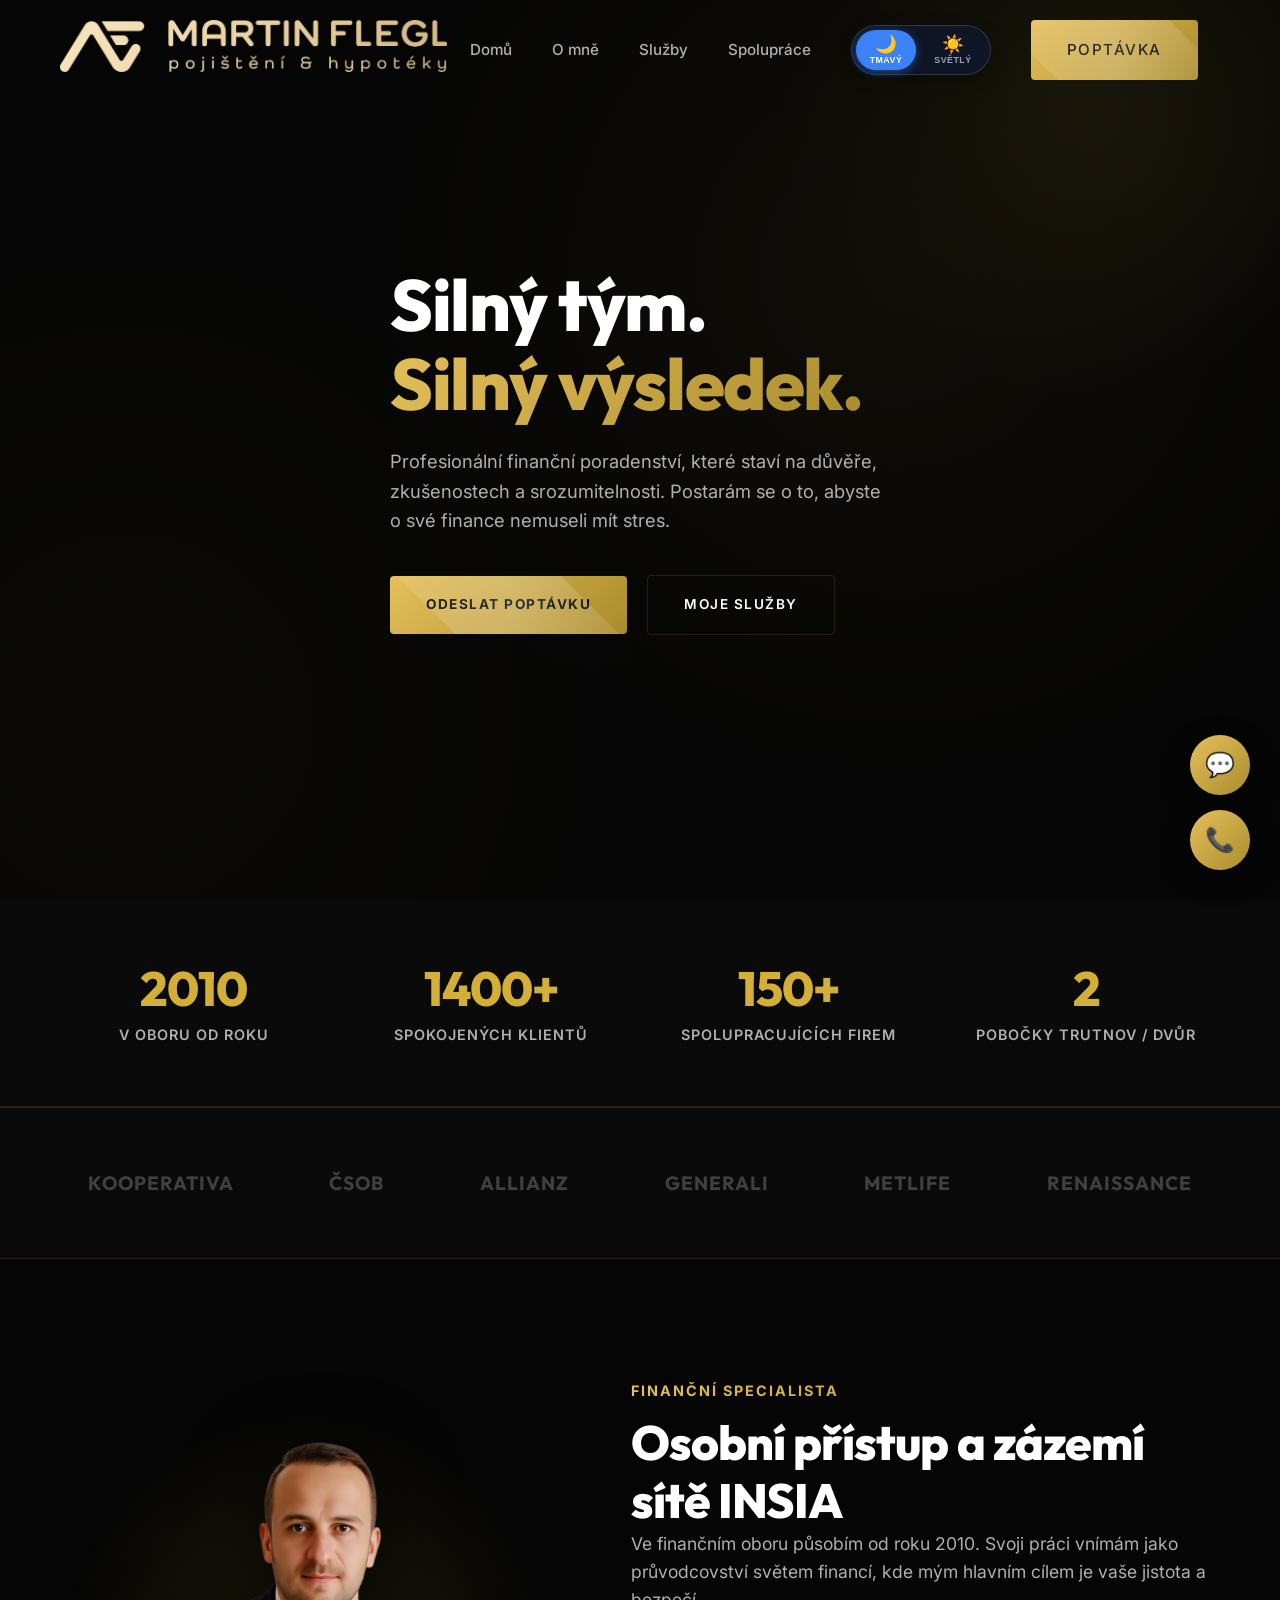
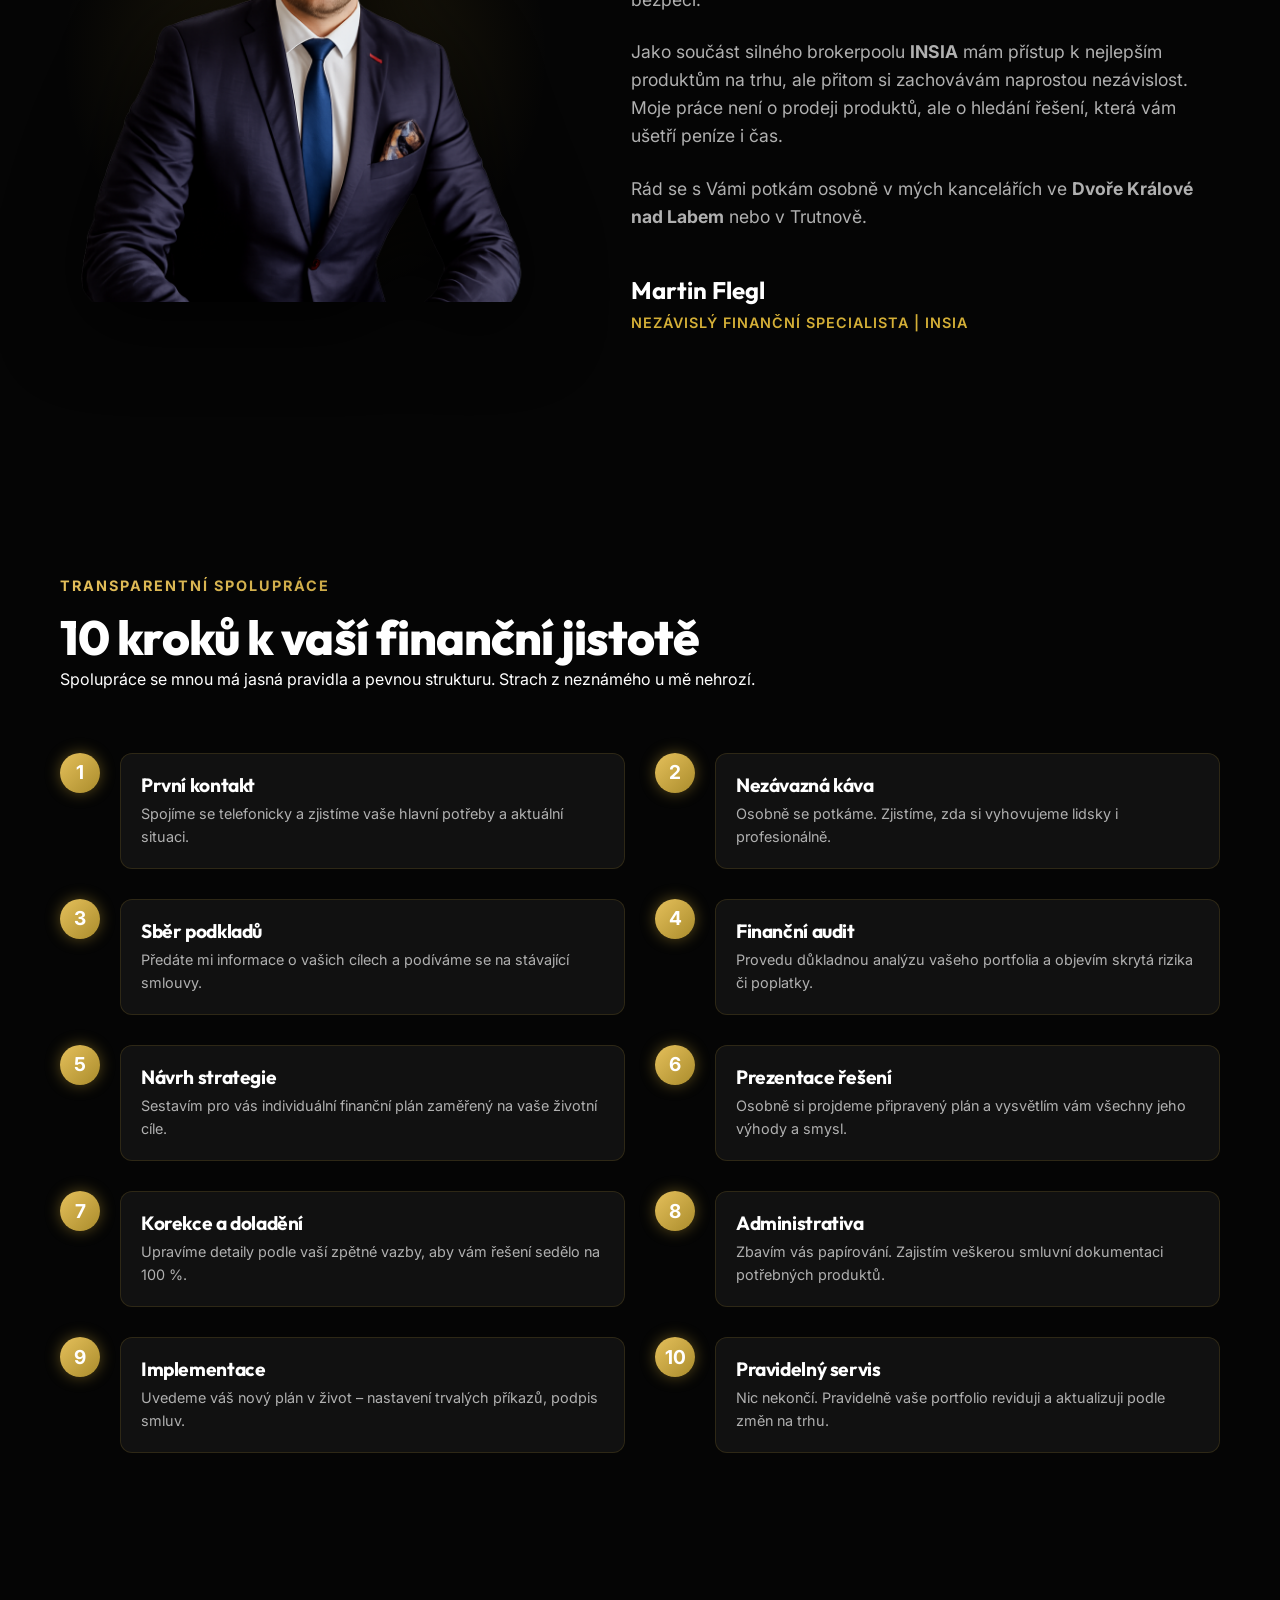
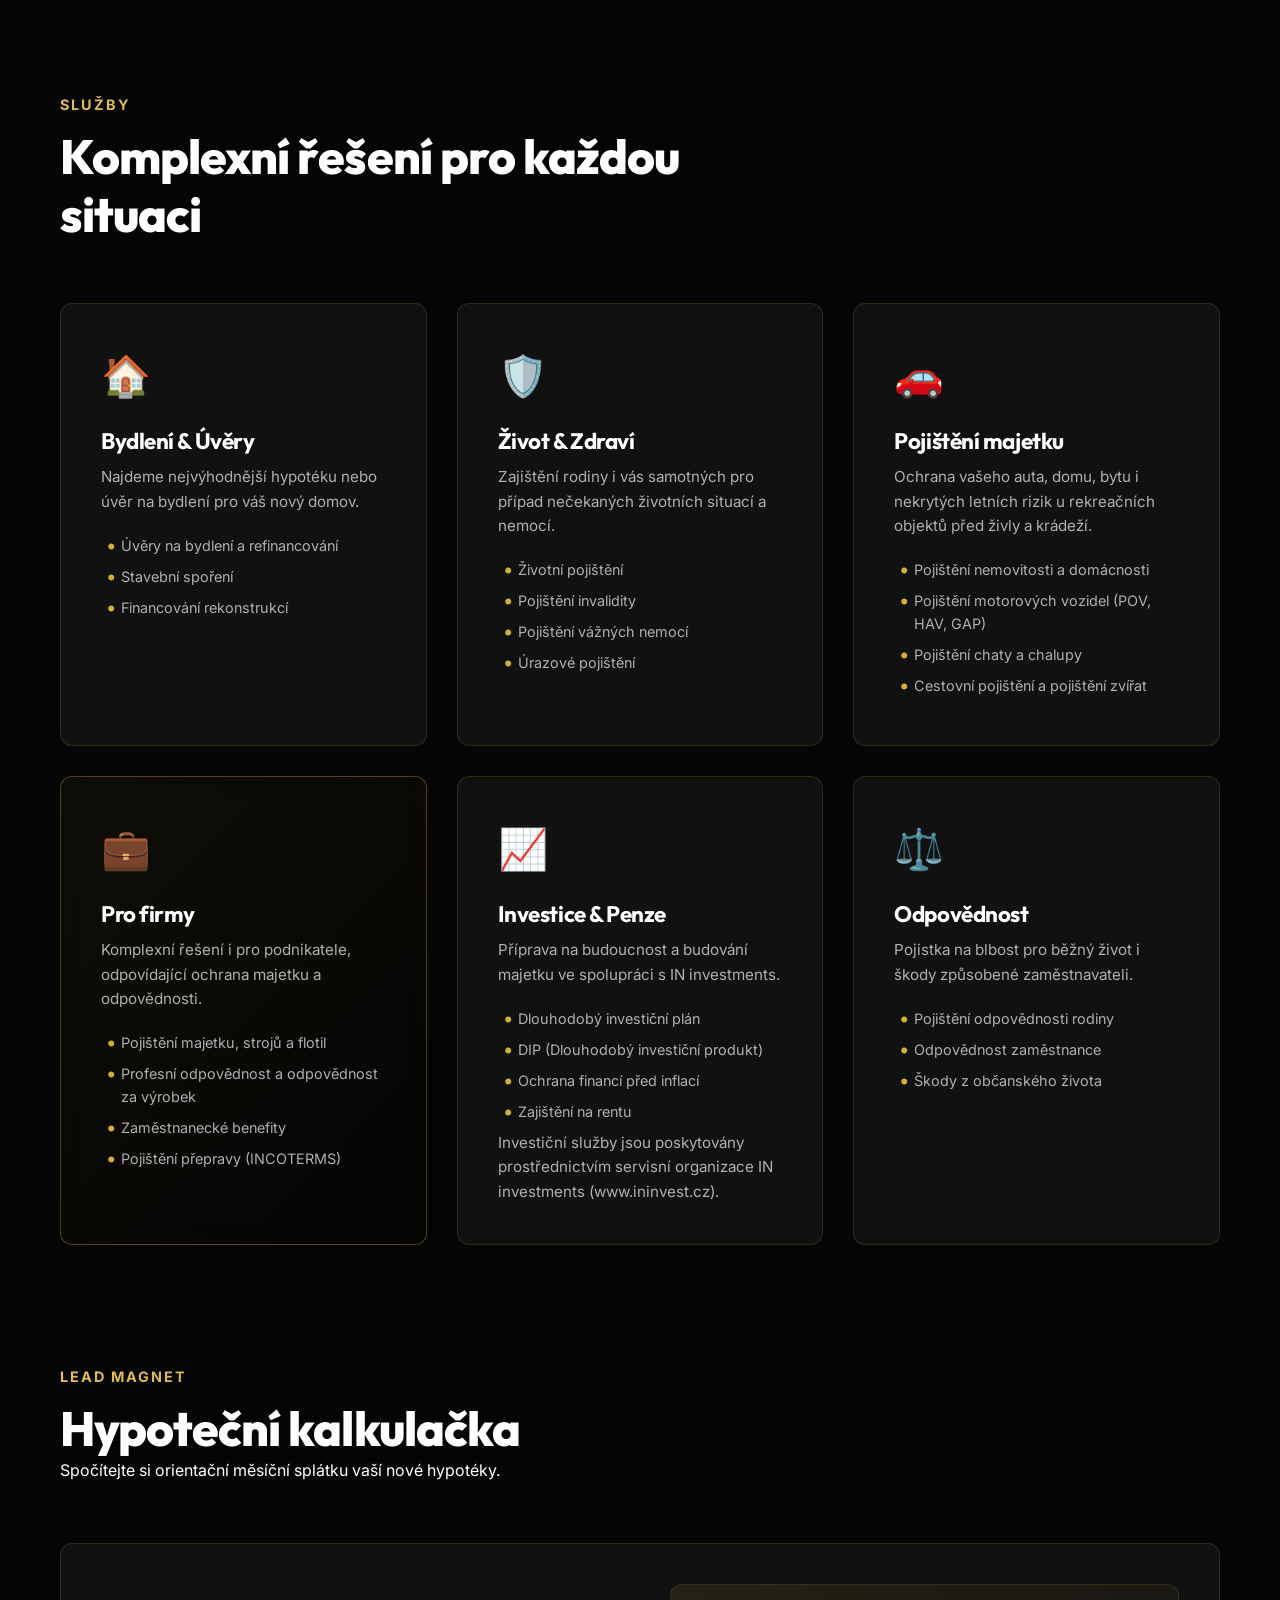
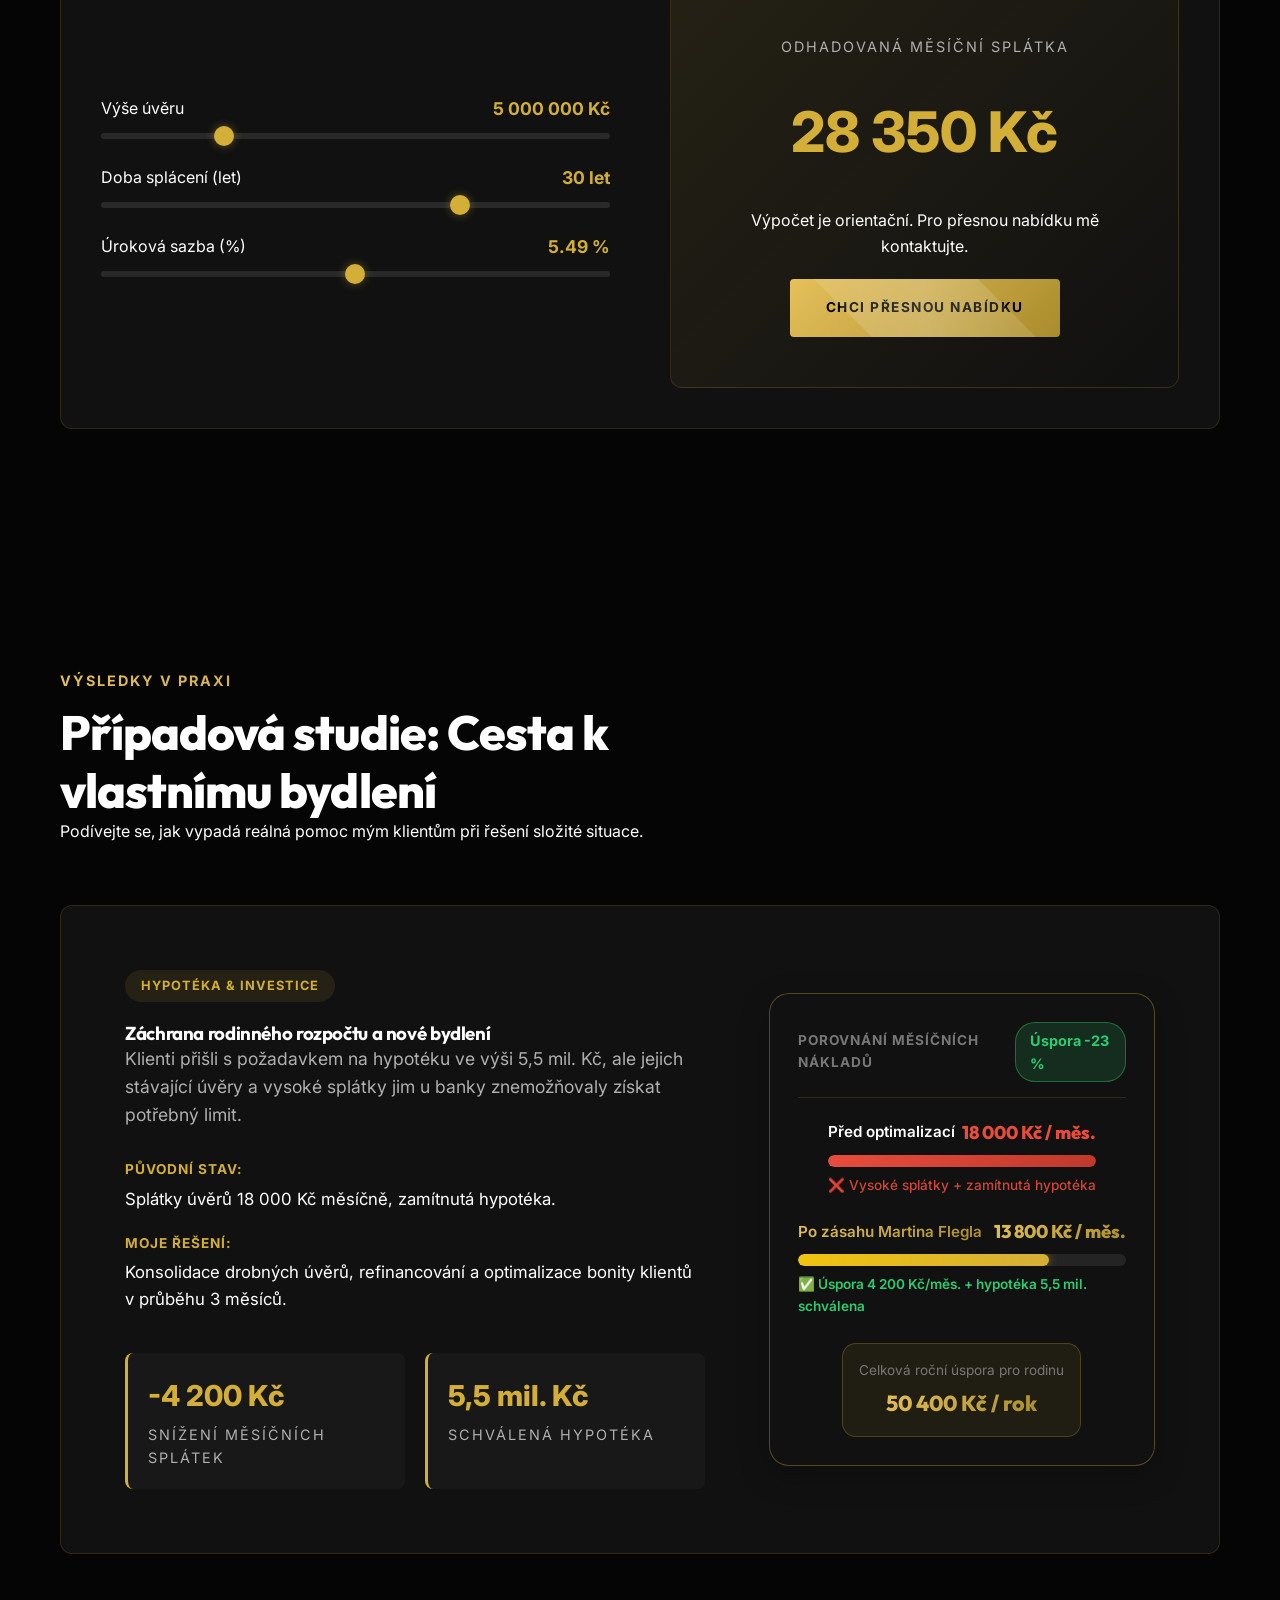
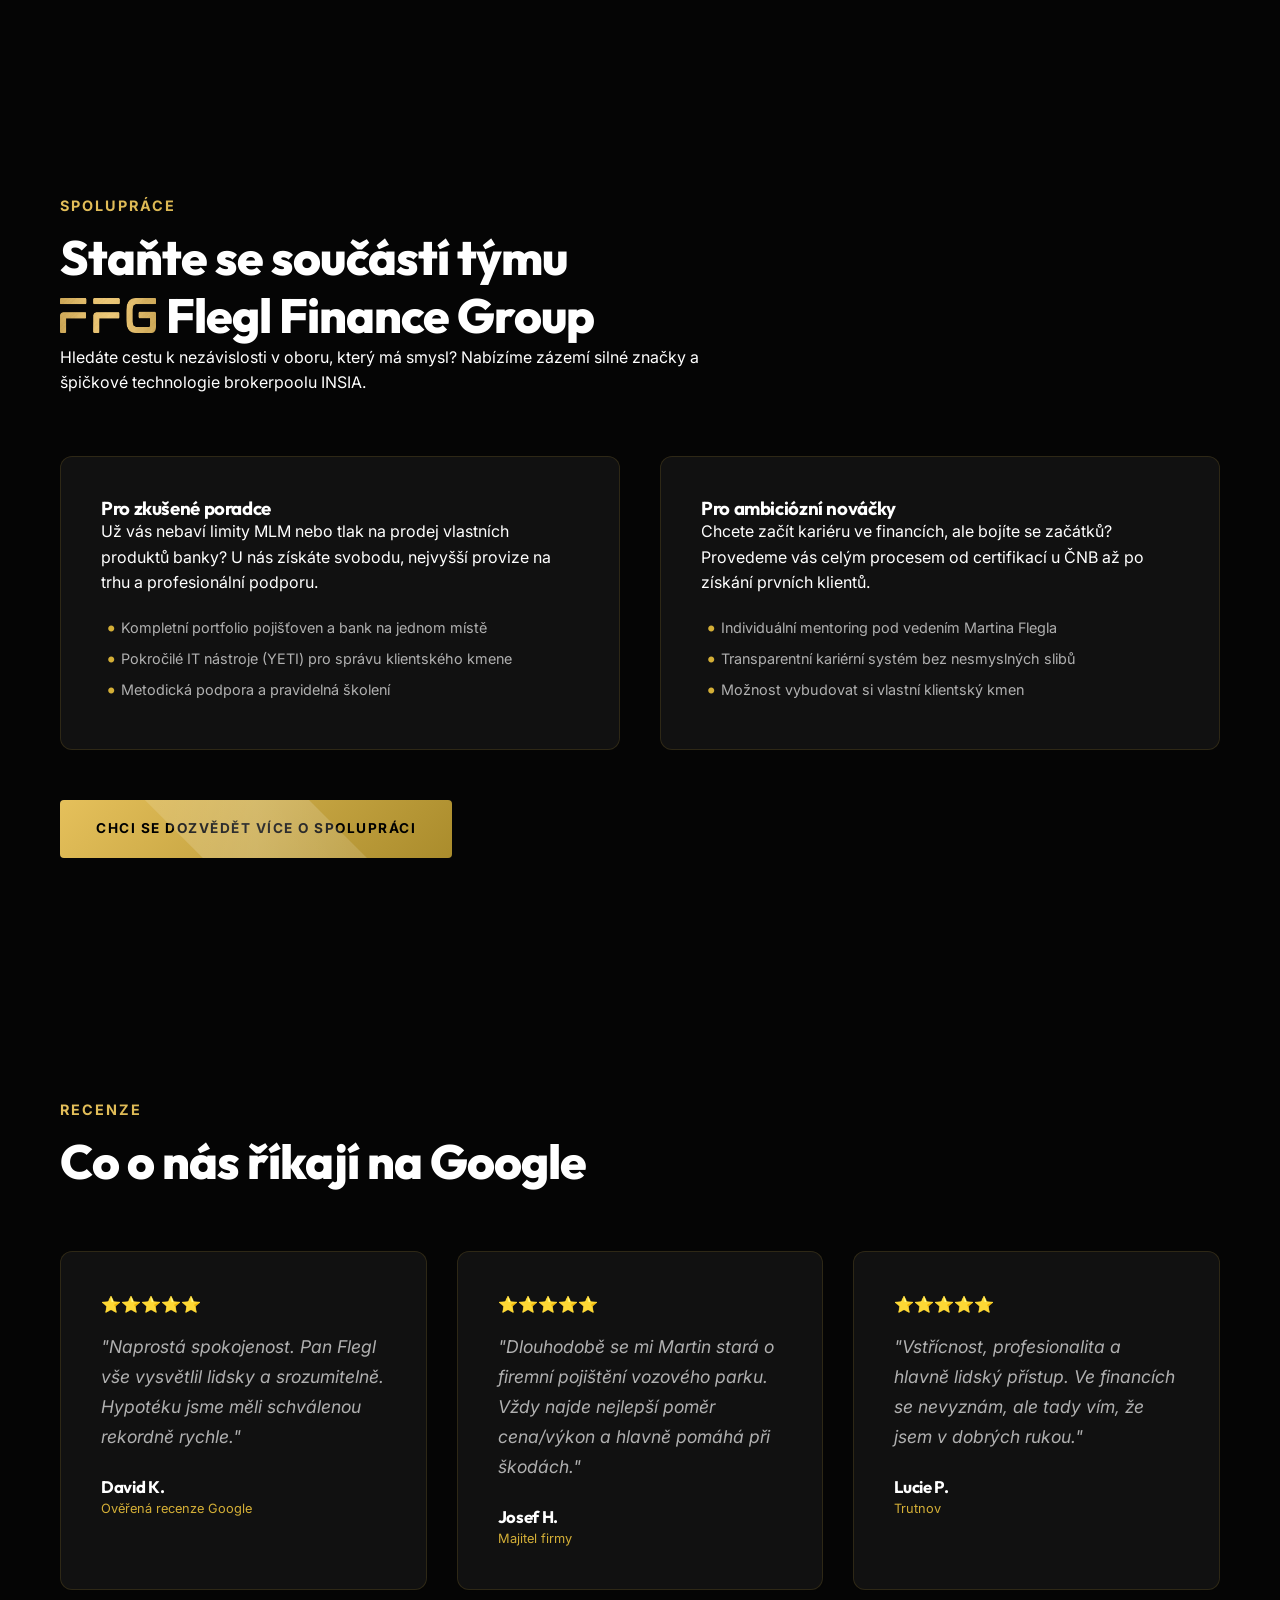
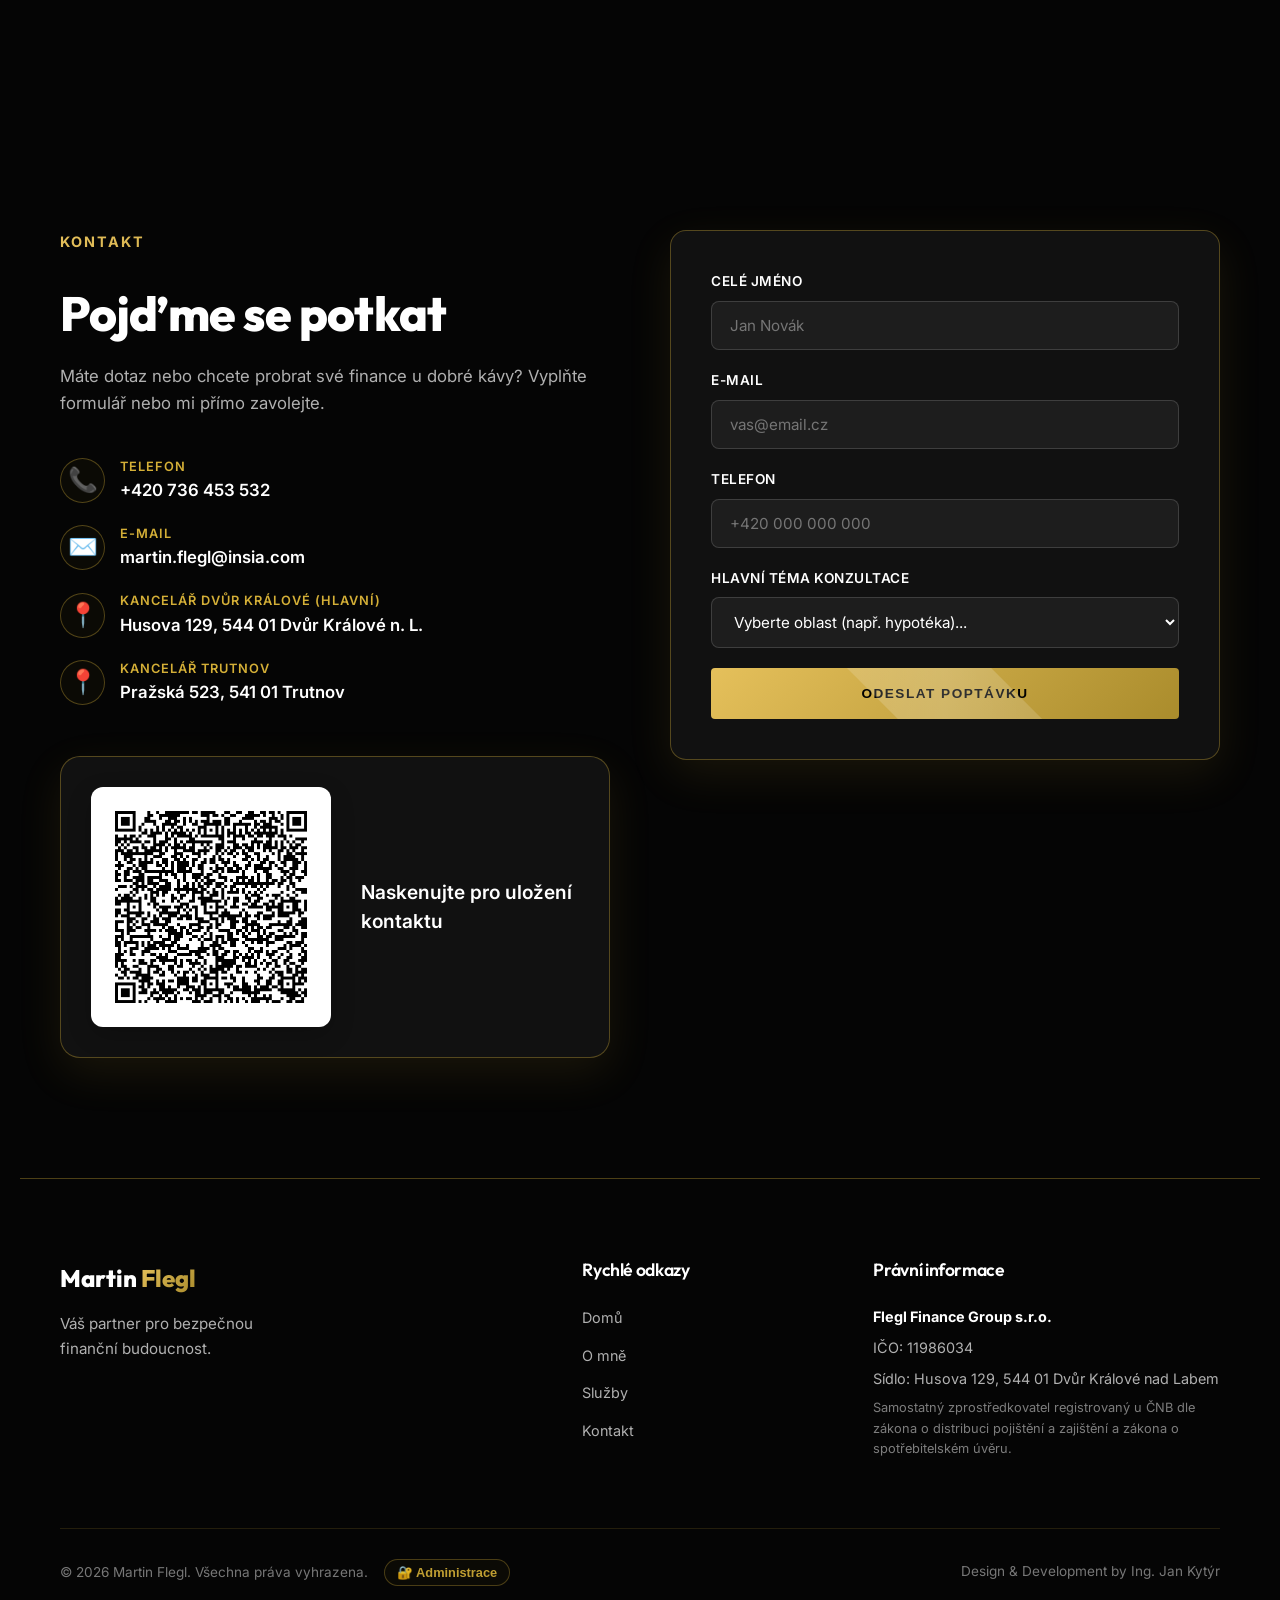
==== commit 52e393ac: "Align left edge of FFG logo on second line with the first line text (Staňte se)" ====
--- a/MartinFlegl.Web/wwwroot/index.html
+++ b/MartinFlegl.Web/wwwroot/index.html
@@ -490,7 +490,7 @@
         <div class="container reveal">
             <div class="section-header text-center mx-auto">
                 <span class="section-subtitle text-gold" data-editable="coop.subtitle">Spolupráce</span>
-                <h2 class="section-title" data-editable="coop.title">Staňte se součástí týmu <span class="title-logo-wrapper"><img src="img/ffg-icon-transparent.png?v=20260723_600" alt="FFG Logo" class="title-inline-logo"></span>Flegl Finance Group</h2>
+                <h2 class="section-title" data-editable="coop.title">Staňte se součástí týmu<br><span class="title-logo-wrapper"><img src="img/ffg-icon-transparent.png?v=20260723_800" alt="FFG Logo" class="title-inline-logo"></span>Flegl Finance Group</h2>
                 <p data-editable="coop.desc">Hledáte cestu k nezávislosti v oboru, který má smysl? Nabízíme zázemí silné značky a špičkové technologie brokerpoolu INSIA.</p>
             </div>
 
@@ -727,7 +727,7 @@
 
     <!-- Scripts -->
     <script src="js/animations.js?v=20260722_140"></script>
-    <script src="js/admin.js?v=20260723_600"></script>
+    <script src="js/admin.js?v=20260723_800"></script>
     <script>
         // Mortgage Calculator Logic
         const loanAmountInput = document.getElementById('loanAmount');
--- a/MartinFlegl.Web/wwwroot/css/main.css
+++ b/MartinFlegl.Web/wwwroot/css/main.css
@@ -274,7 +274,7 @@
     display: inline-flex;
     align-items: center;
     vertical-align: baseline;
-    margin: 0 10px 0 6px;
+    margin: 0 10px 0 0 !important;
 }
 
 .title-inline-logo {
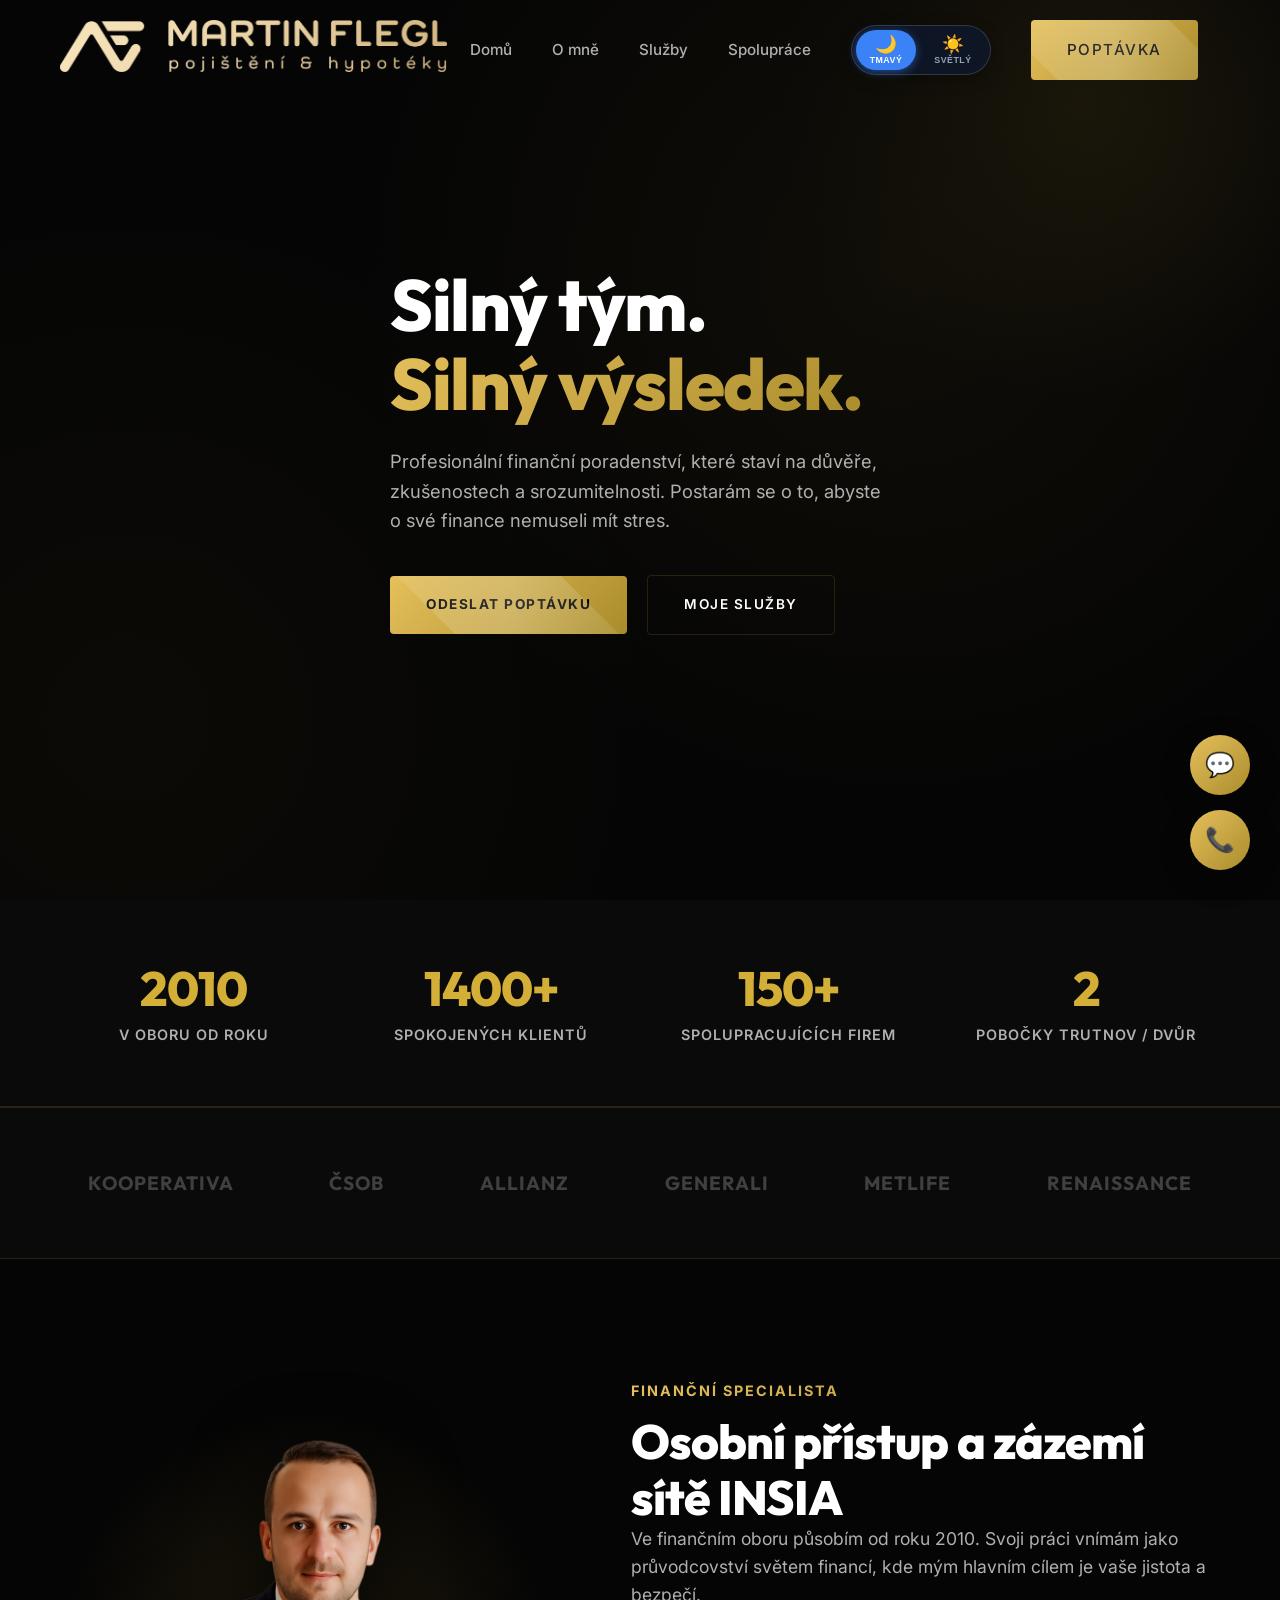
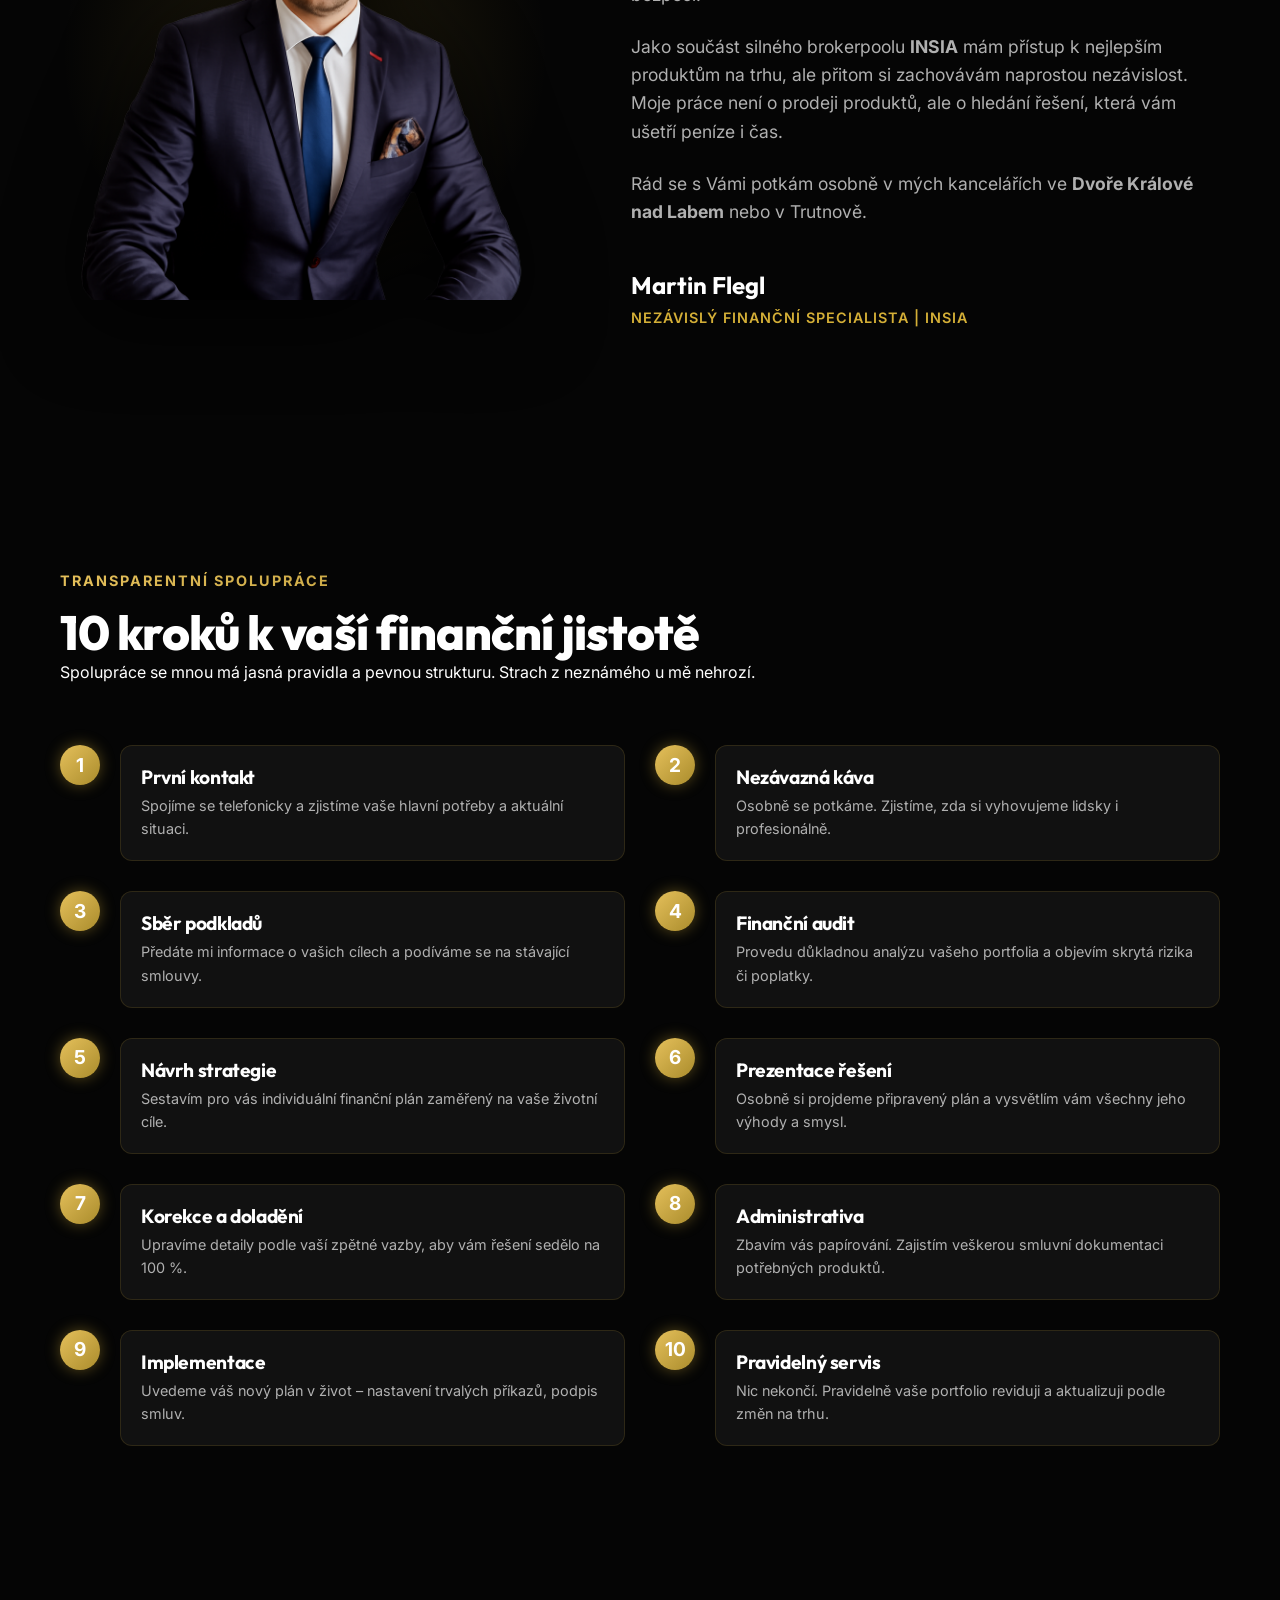
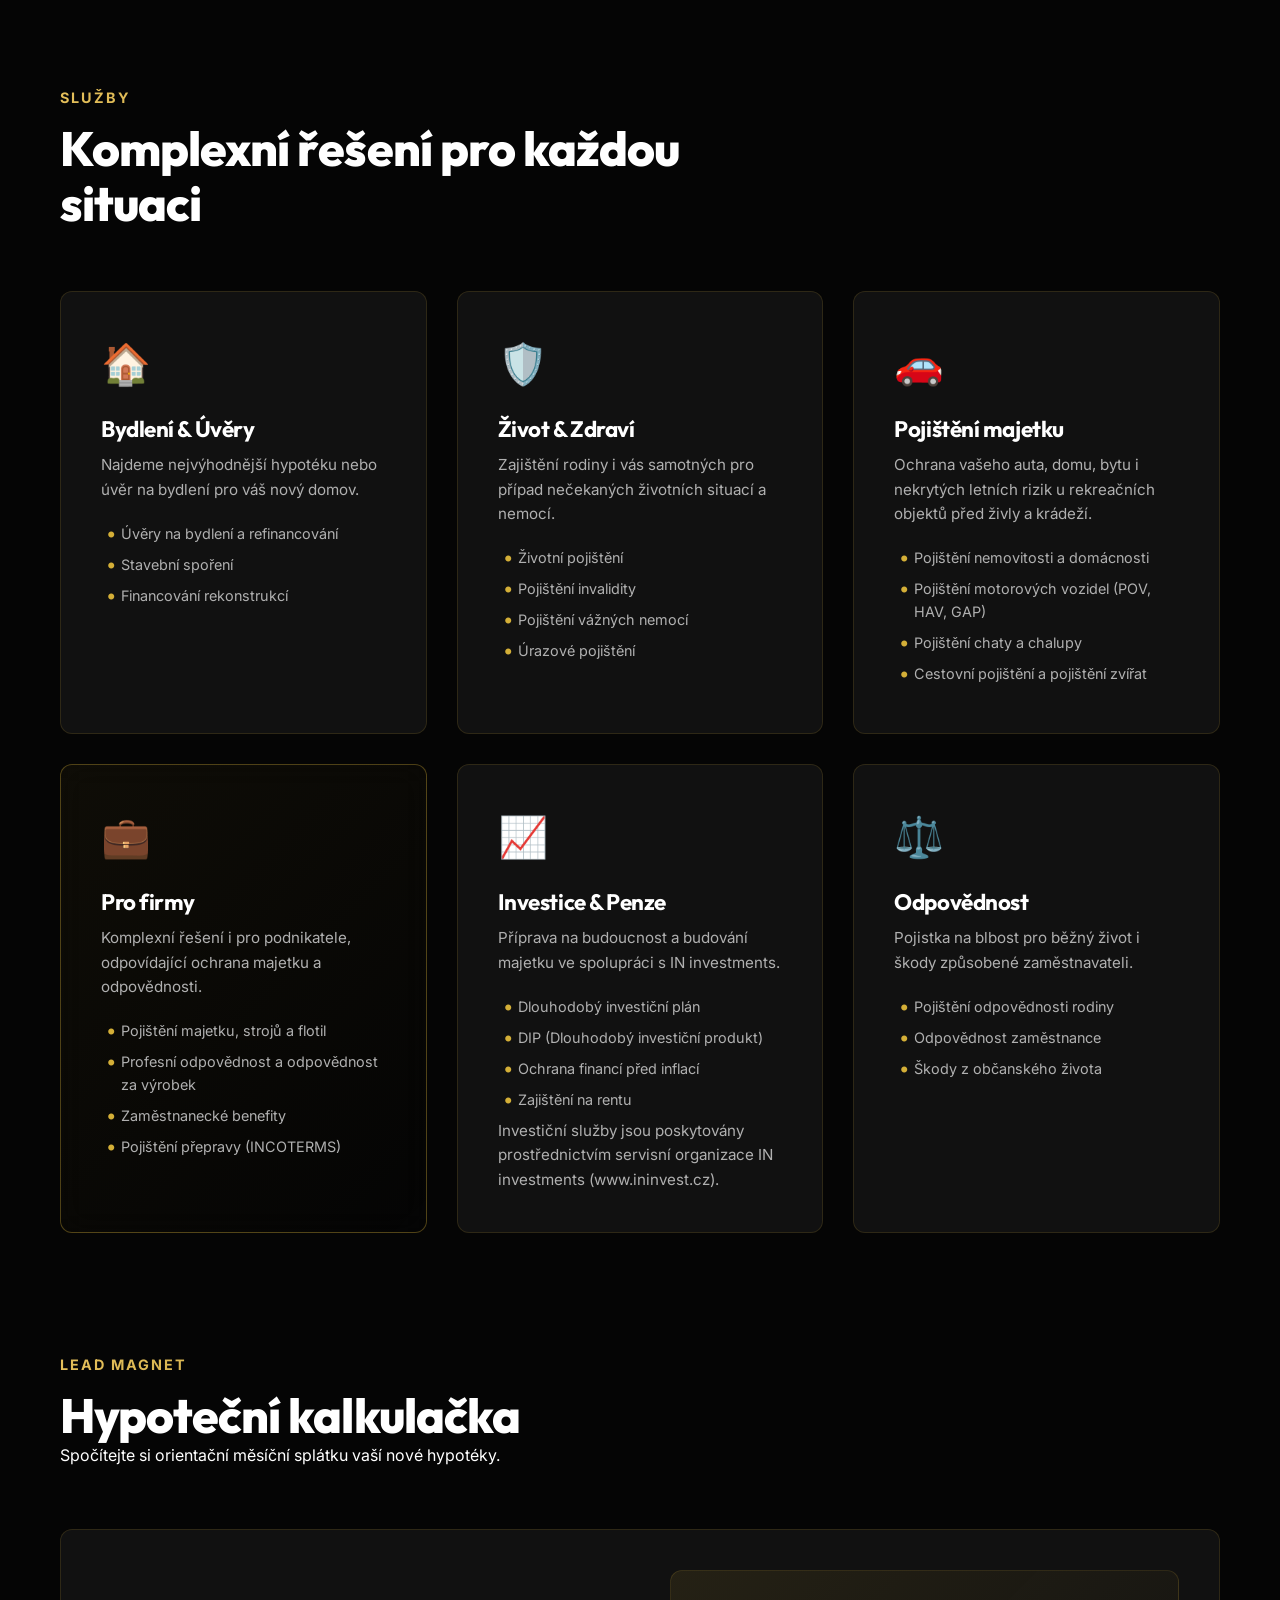
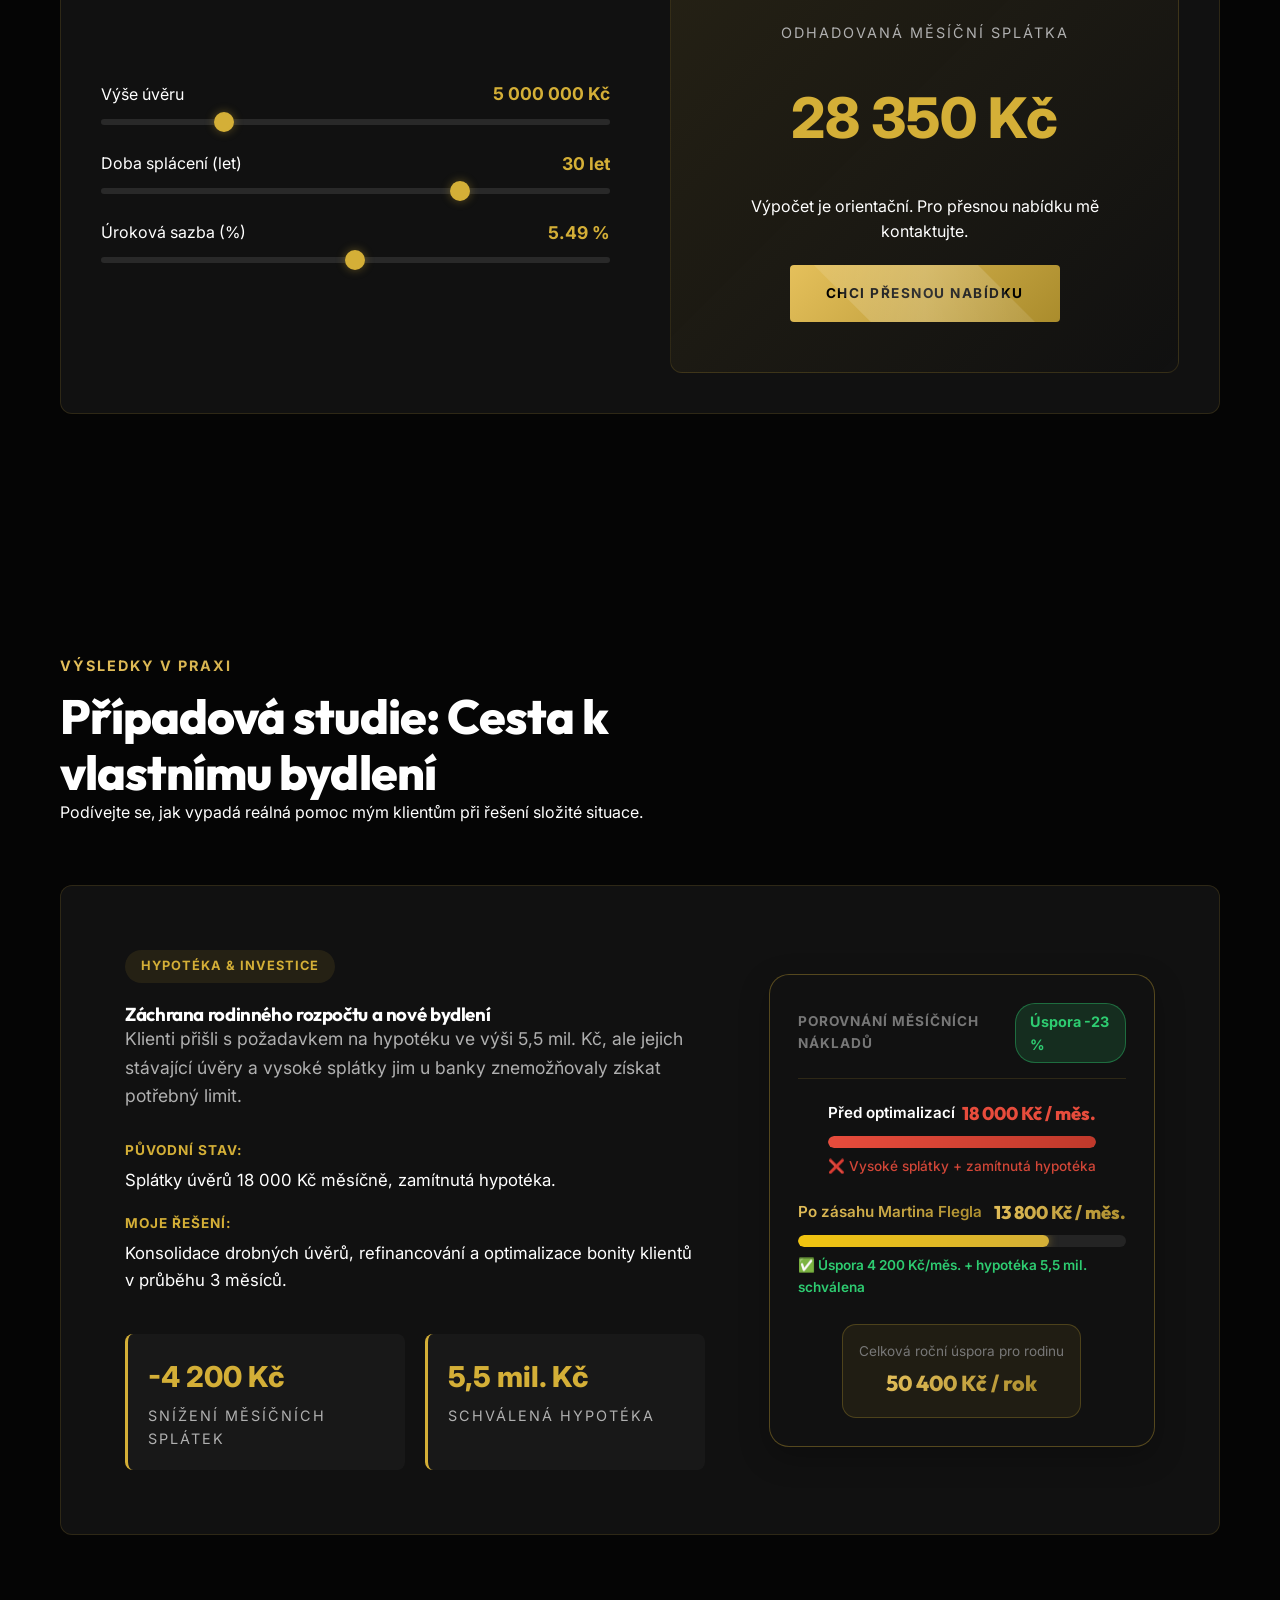
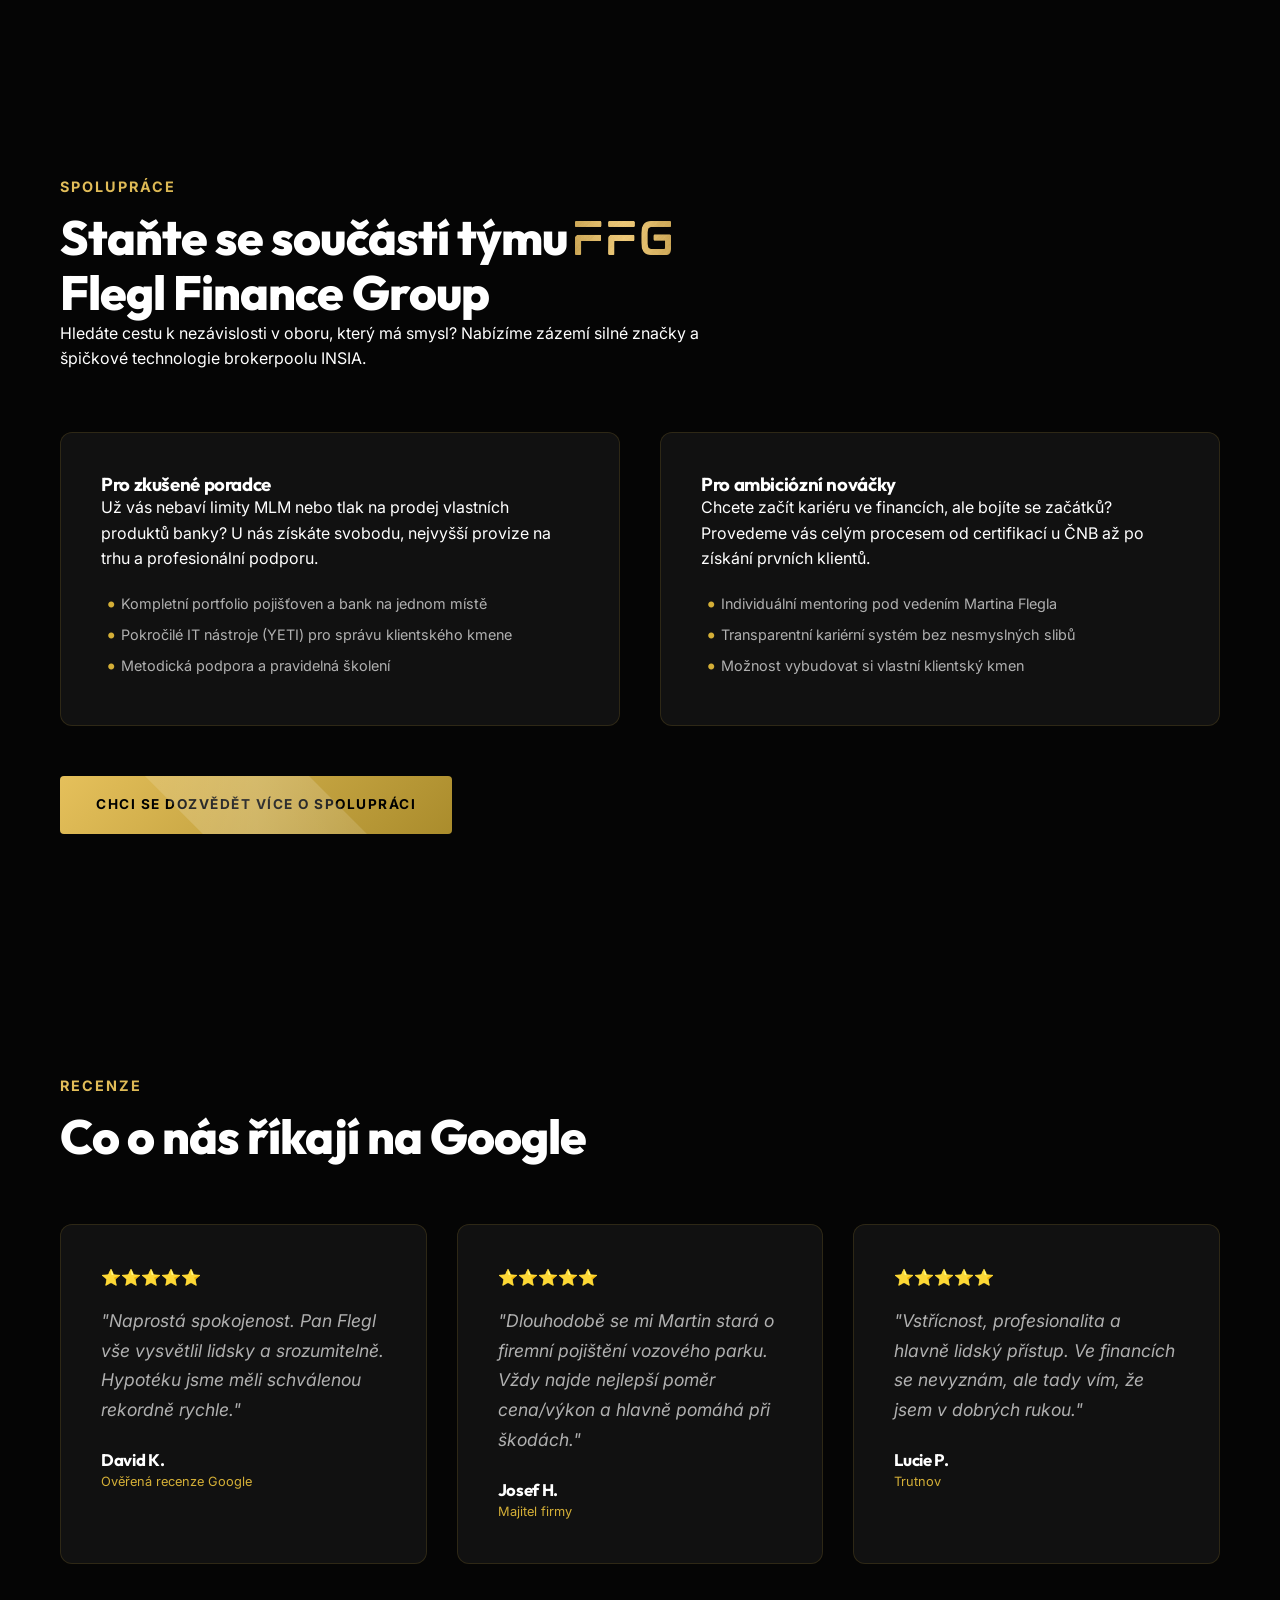
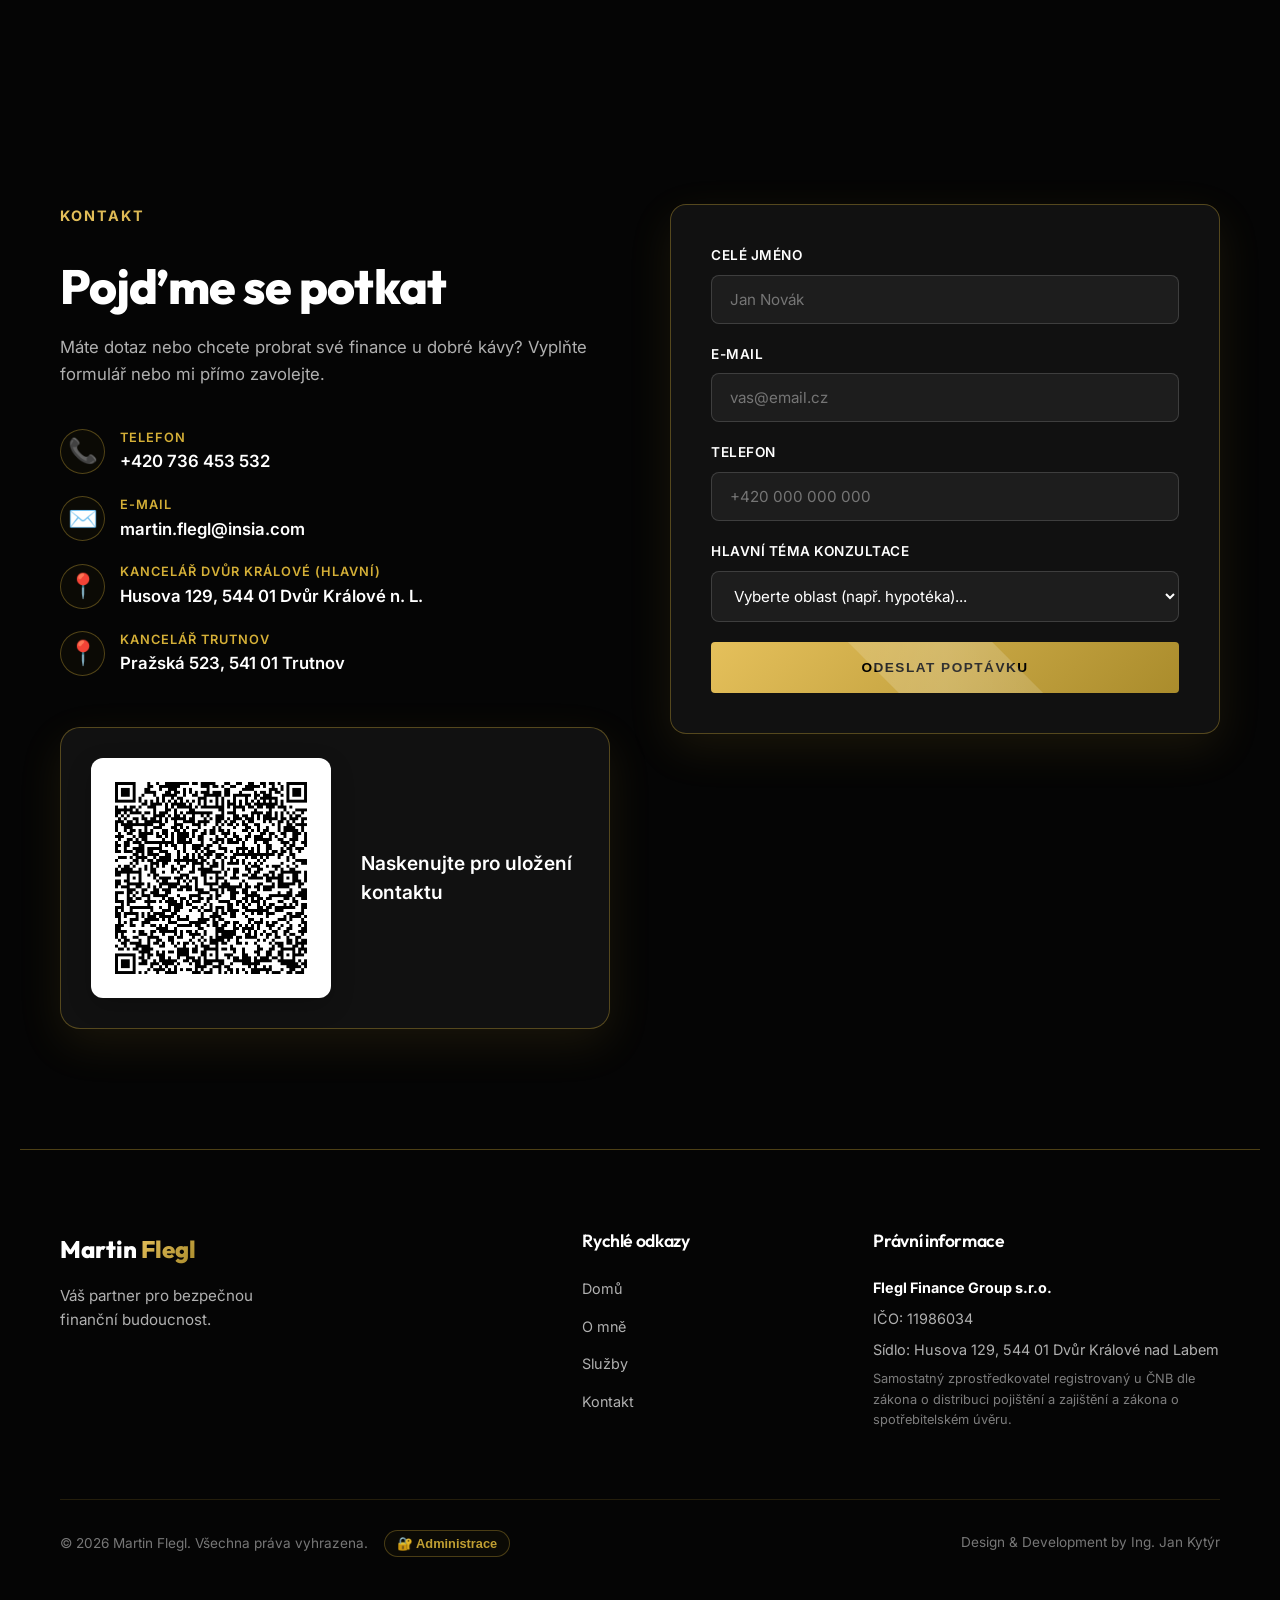
==== commit 4fd06e86: "Set section-title line-height to 1.15 to bring second line up into position right under first line" ====
--- a/MartinFlegl.Web/wwwroot/index.html
+++ b/MartinFlegl.Web/wwwroot/index.html
@@ -75,8 +75,8 @@
     </script>
     
     <!-- CSS -->
-    <link rel="stylesheet" href="css/main.css?v=20260723_700">
-    <link rel="stylesheet" href="css/mobile.css?v=20260723_700">
+    <link rel="stylesheet" href="css/main.css?v=20260723_900">
+    <link rel="stylesheet" href="css/mobile.css?v=20260723_900">
 </head>
 
 <body>
@@ -490,7 +490,7 @@
         <div class="container reveal">
             <div class="section-header text-center mx-auto">
                 <span class="section-subtitle text-gold" data-editable="coop.subtitle">Spolupráce</span>
-                <h2 class="section-title" data-editable="coop.title">Staňte se součástí týmu<br><span class="title-logo-wrapper"><img src="img/ffg-icon-transparent.png?v=20260723_800" alt="FFG Logo" class="title-inline-logo"></span>Flegl Finance Group</h2>
+                <h2 class="section-title" data-editable="coop.title">Staňte se součástí týmu <span class="title-logo-wrapper"><img src="img/ffg-icon-transparent.png?v=20260723_900" alt="FFG Logo" class="title-inline-logo"></span>Flegl Finance Group</h2>
                 <p data-editable="coop.desc">Hledáte cestu k nezávislosti v oboru, který má smysl? Nabízíme zázemí silné značky a špičkové technologie brokerpoolu INSIA.</p>
             </div>
 
@@ -727,7 +727,7 @@
 
     <!-- Scripts -->
     <script src="js/animations.js?v=20260722_140"></script>
-    <script src="js/admin.js?v=20260723_800"></script>
+    <script src="js/admin.js?v=20260723_900"></script>
     <script>
         // Mortgage Calculator Logic
         const loanAmountInput = document.getElementById('loanAmount');
--- a/MartinFlegl.Web/wwwroot/css/main.css
+++ b/MartinFlegl.Web/wwwroot/css/main.css
@@ -443,6 +443,7 @@
 .section-title {
     font-size: 3rem;
     font-weight: 800;
+    line-height: 1.15;
 }
 
 /* About Section */
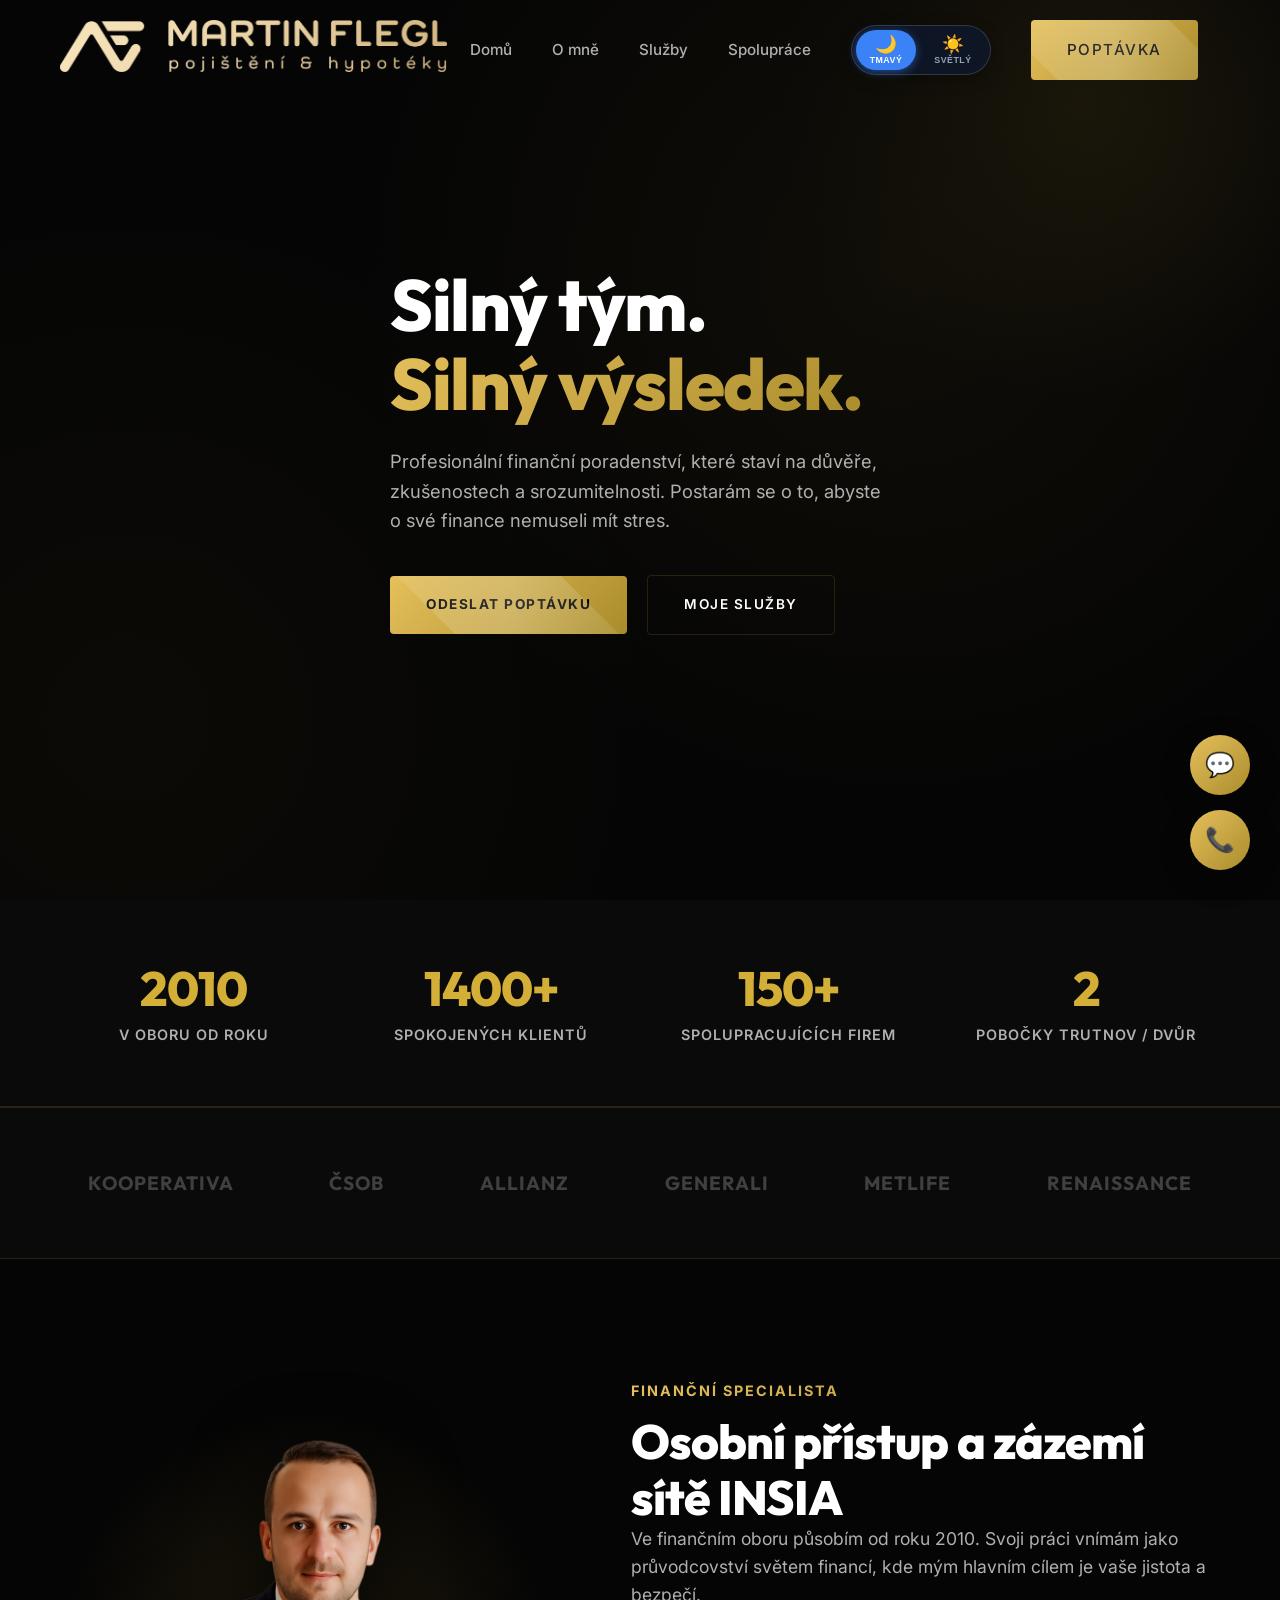
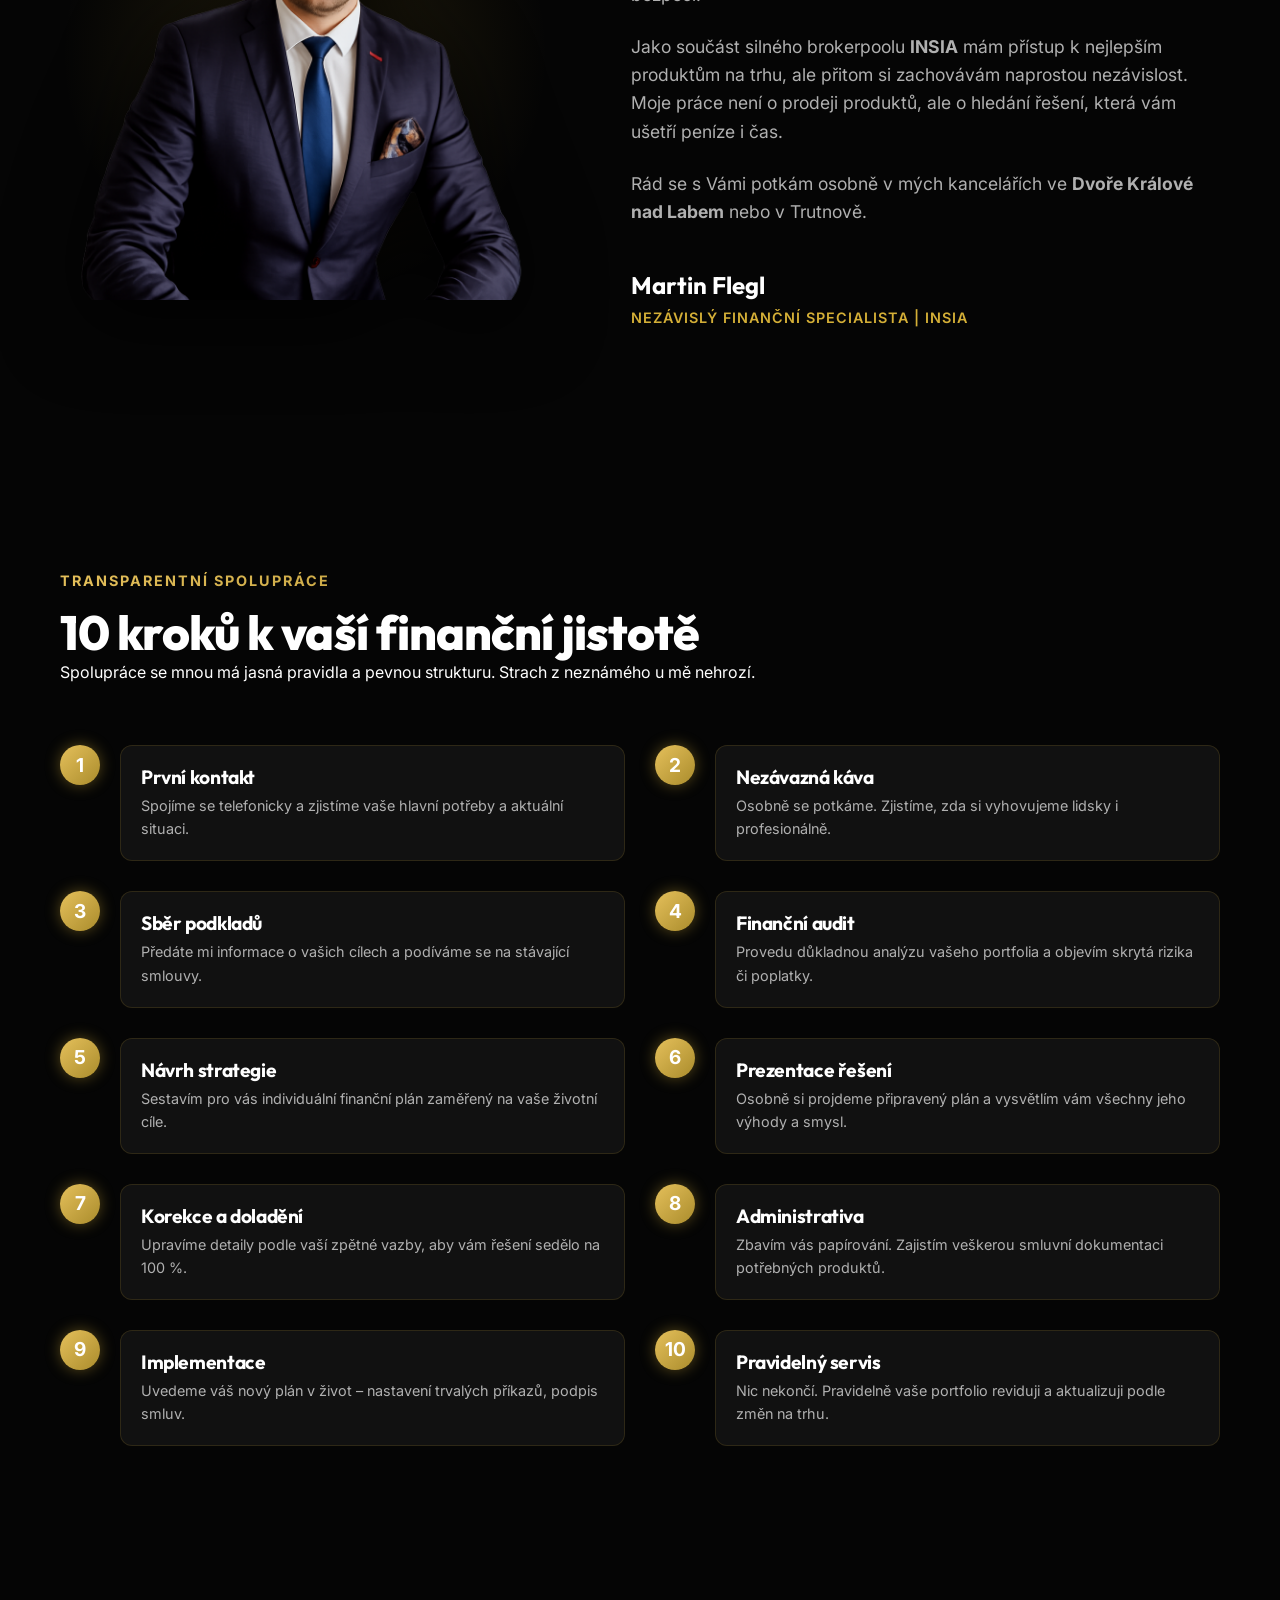
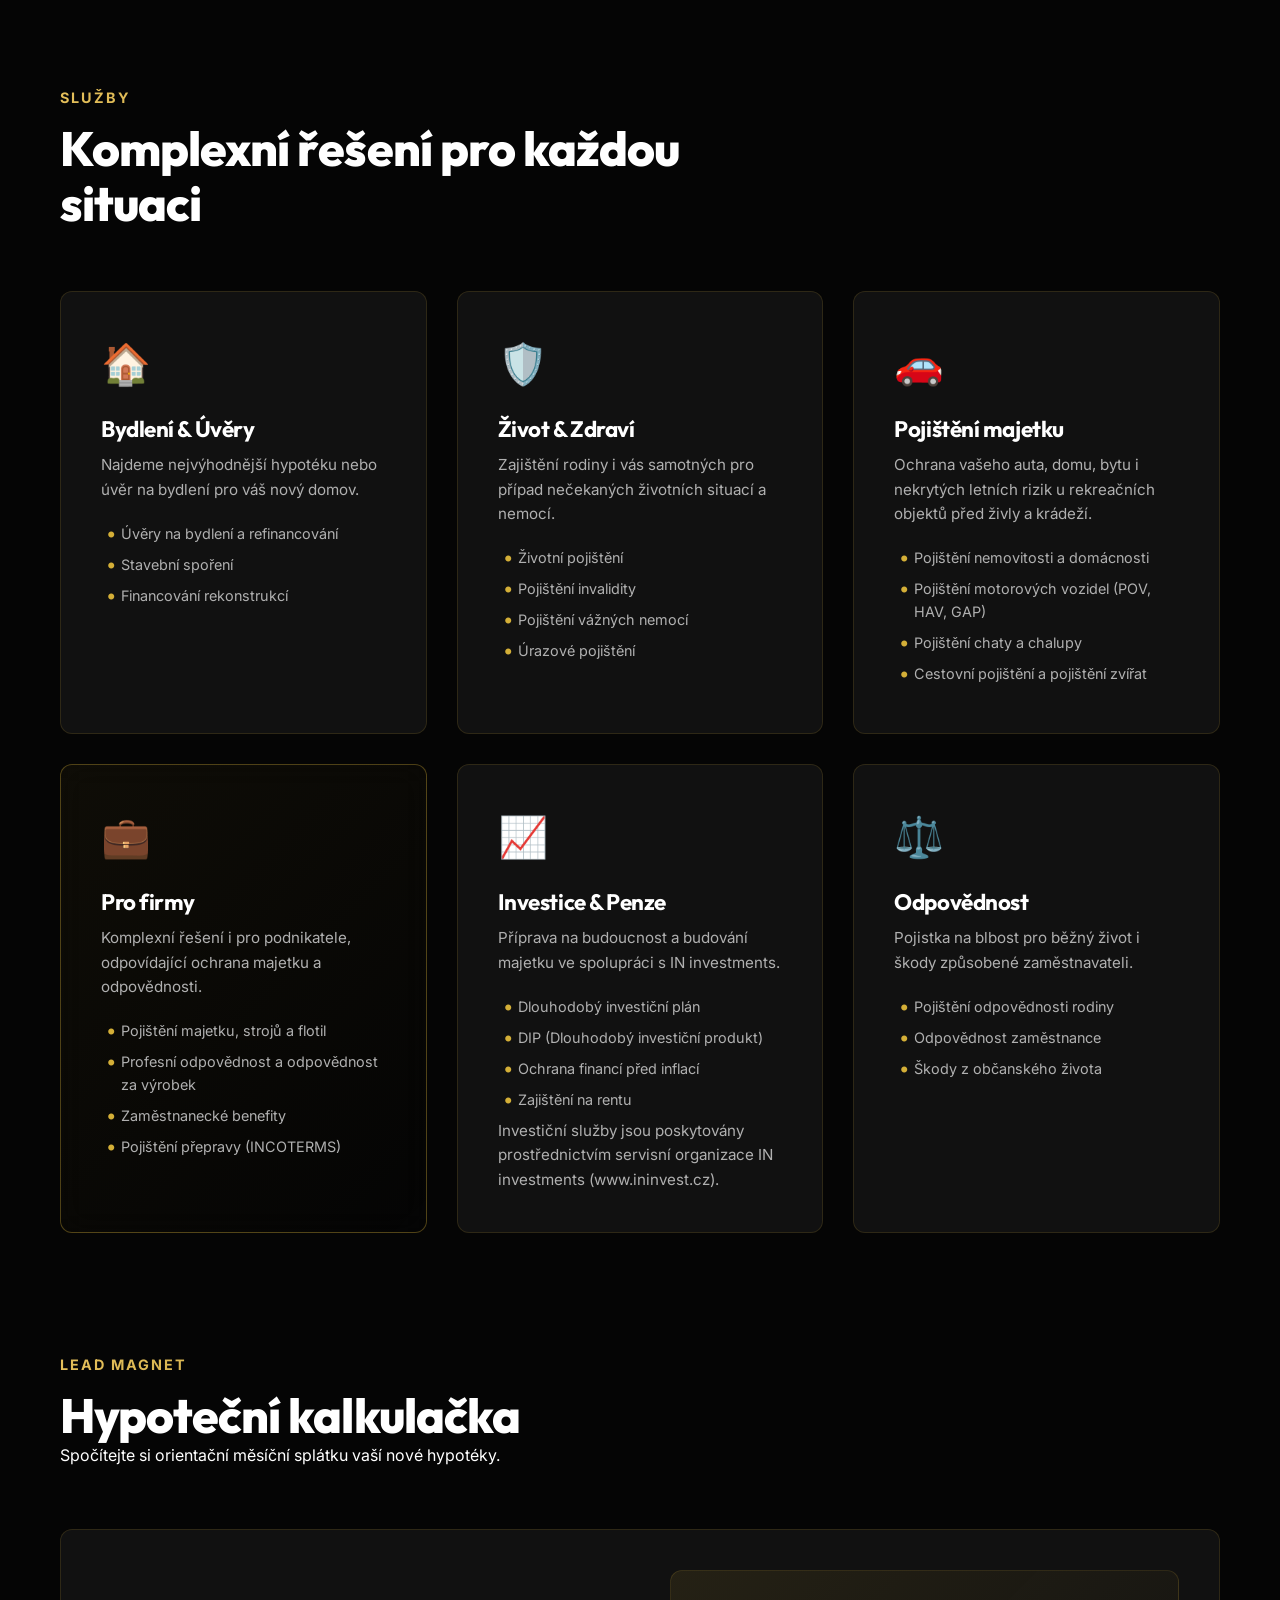
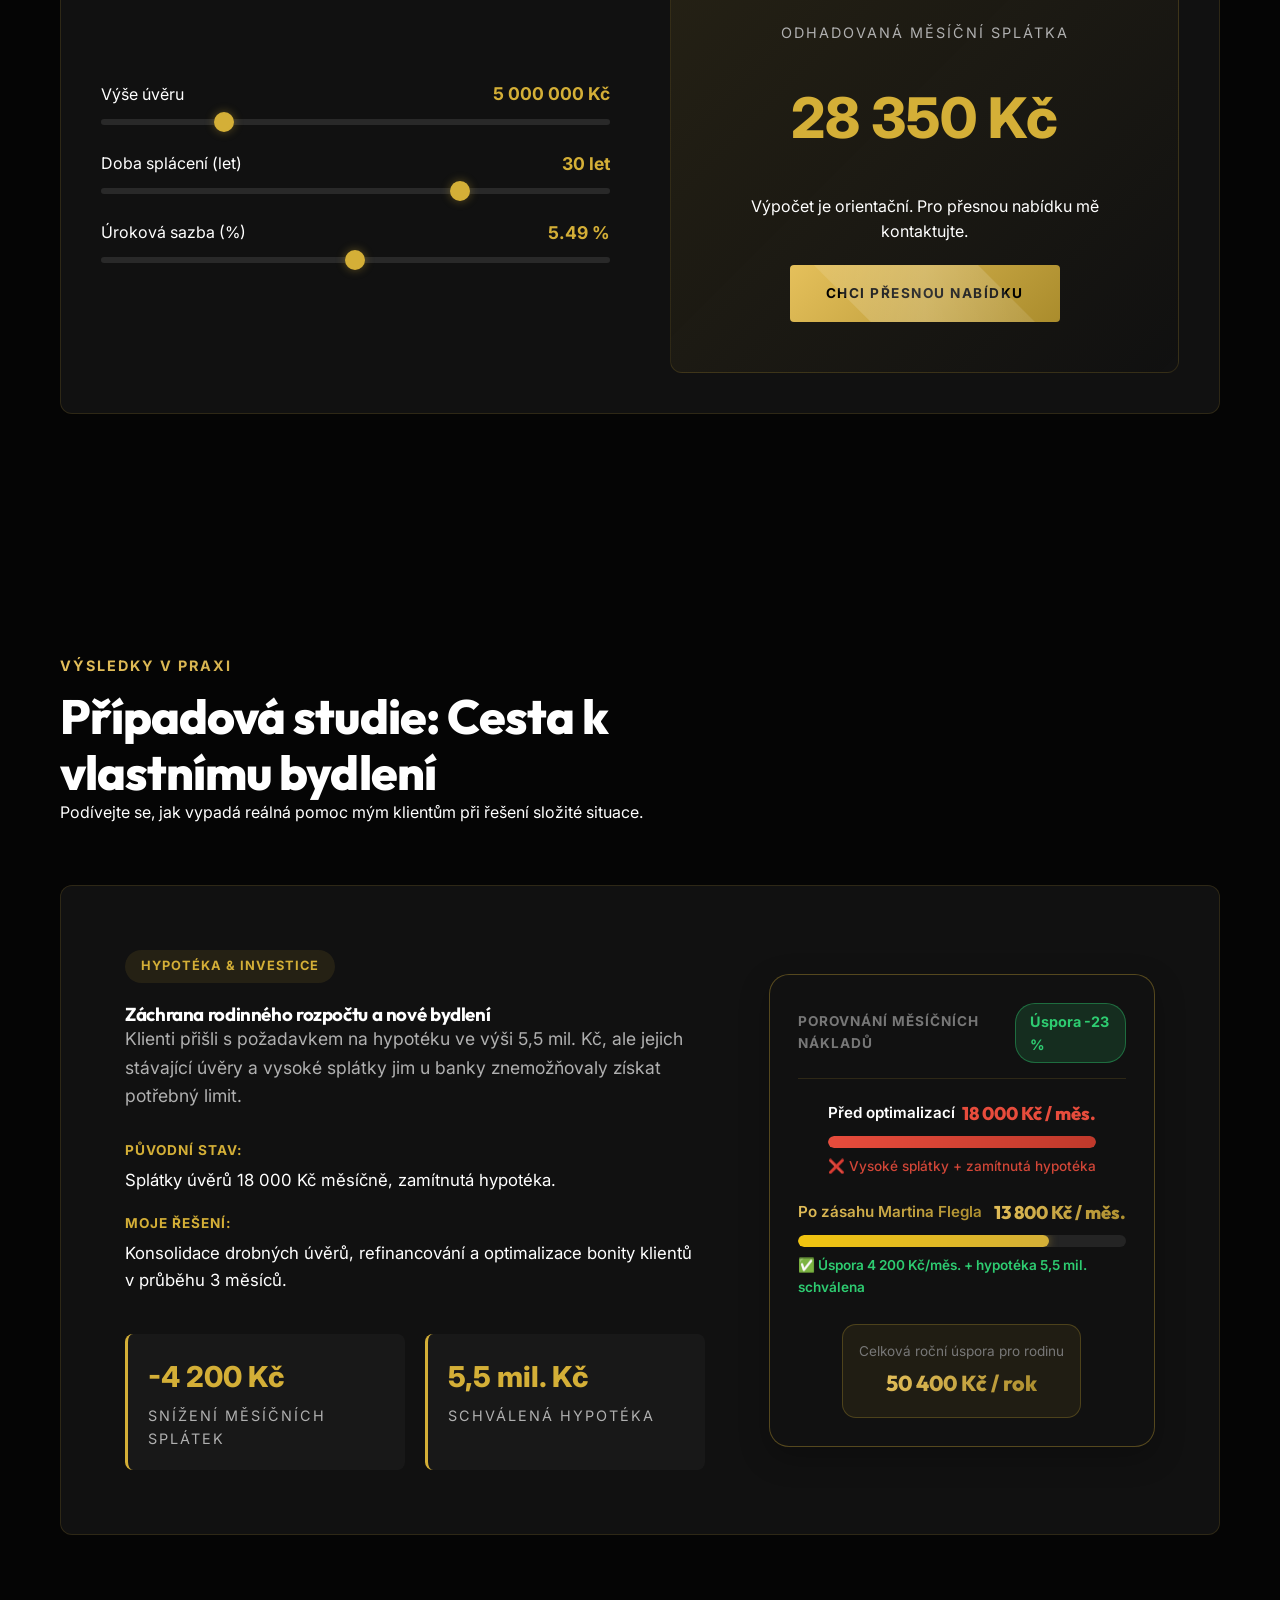
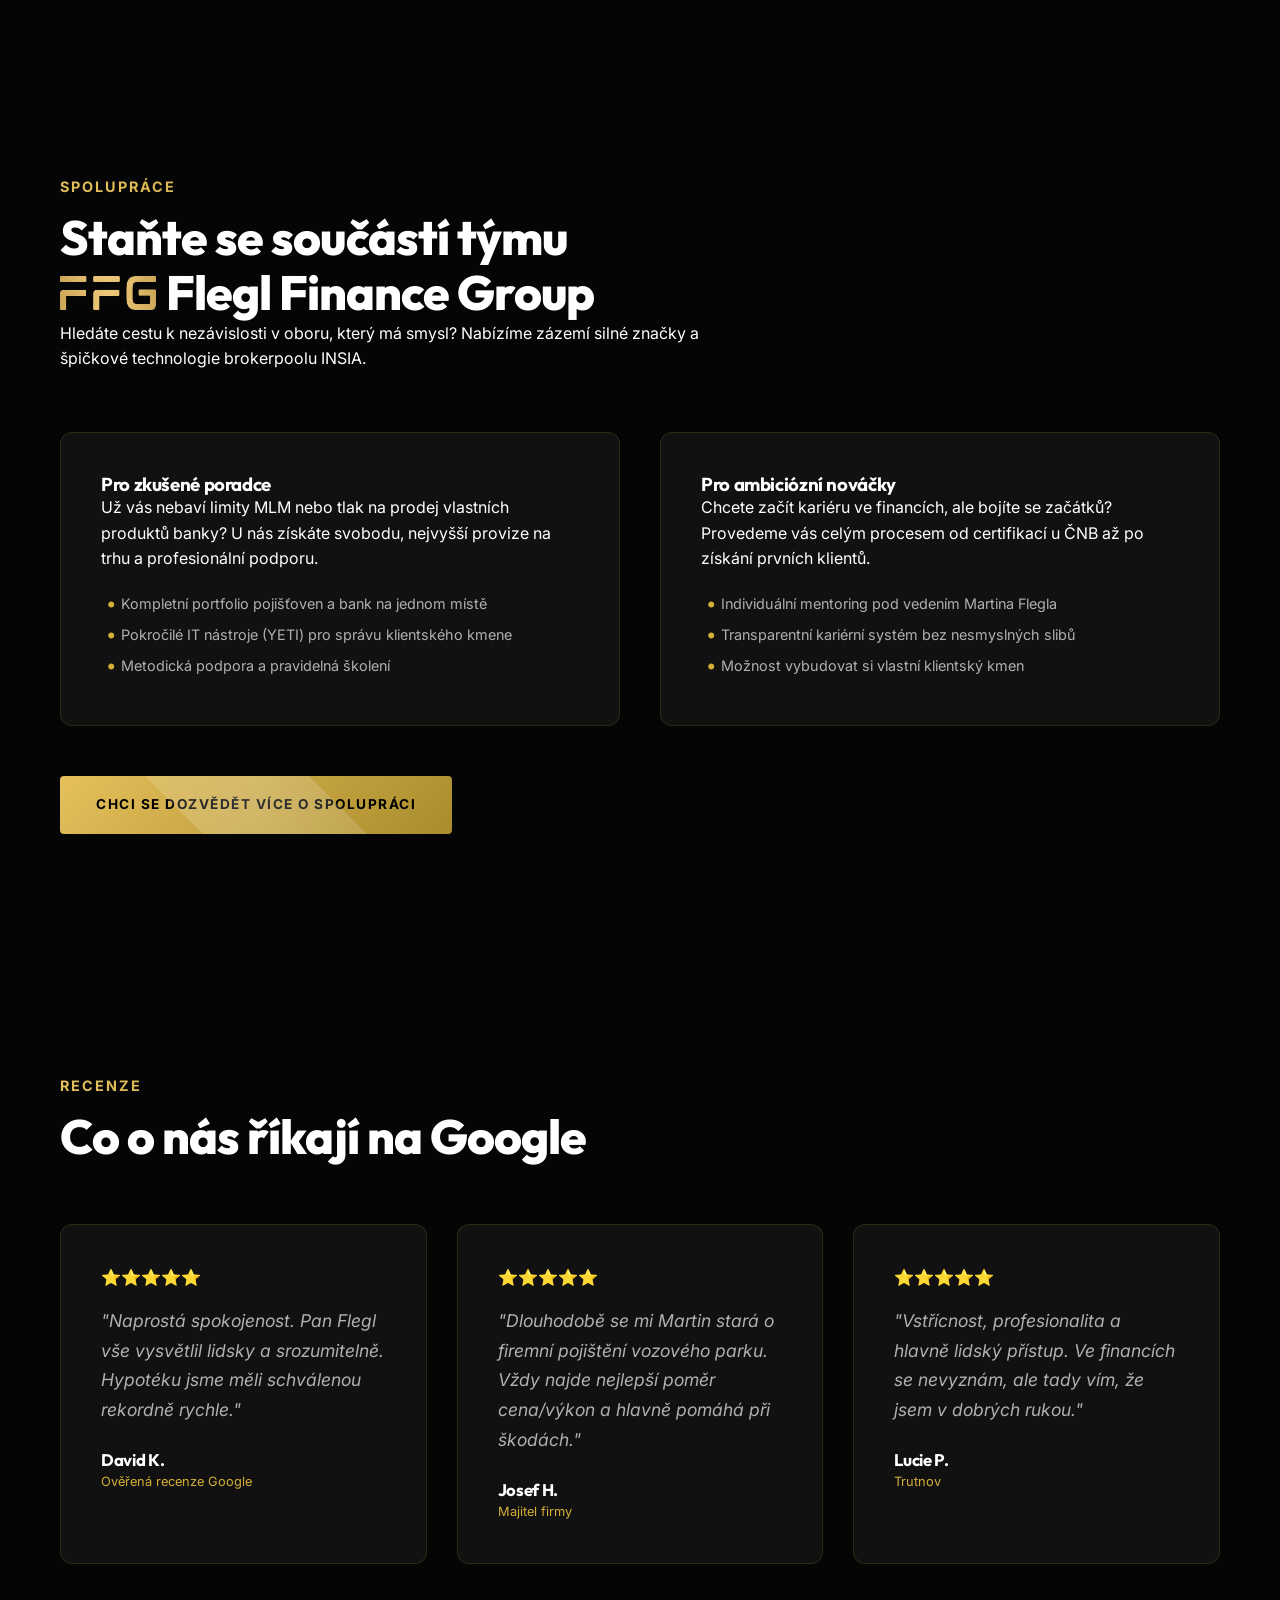
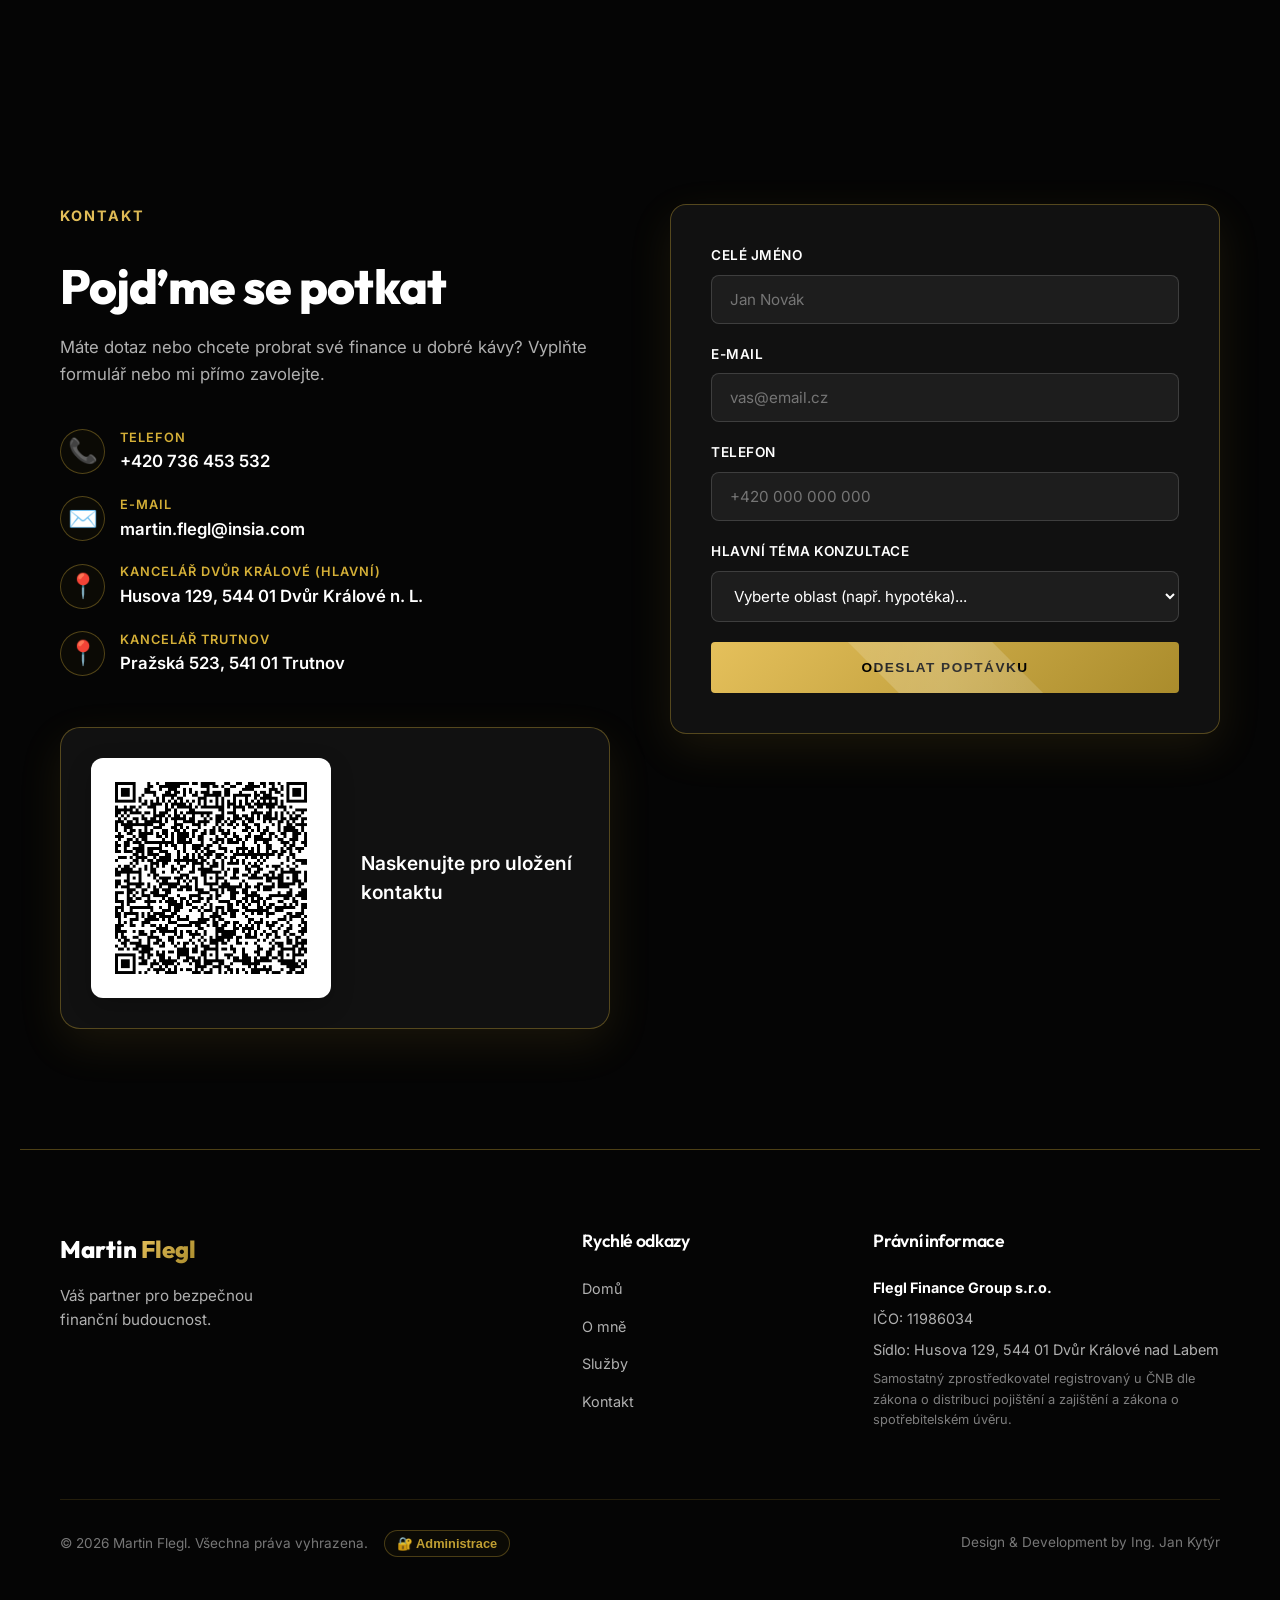
==== commit 131dccc9: "Fix horizontal alignment by removing whitespace wrap and enforcing explicit line break for logo" ====
--- a/MartinFlegl.Web/wwwroot/index.html
+++ b/MartinFlegl.Web/wwwroot/index.html
@@ -75,8 +75,8 @@
     </script>
     
     <!-- CSS -->
-    <link rel="stylesheet" href="css/main.css?v=20260723_900">
-    <link rel="stylesheet" href="css/mobile.css?v=20260723_900">
+    <link rel="stylesheet" href="css/main.css?v=20260723_1000">
+    <link rel="stylesheet" href="css/mobile.css?v=20260723_1000">
 </head>
 
 <body>
@@ -490,7 +490,7 @@
         <div class="container reveal">
             <div class="section-header text-center mx-auto">
                 <span class="section-subtitle text-gold" data-editable="coop.subtitle">Spolupráce</span>
-                <h2 class="section-title" data-editable="coop.title">Staňte se součástí týmu <span class="title-logo-wrapper"><img src="img/ffg-icon-transparent.png?v=20260723_900" alt="FFG Logo" class="title-inline-logo"></span>Flegl Finance Group</h2>
+                <h2 class="section-title" data-editable="coop.title">Staňte se součástí týmu<br><span class="title-logo-wrapper"><img src="img/ffg-icon-transparent.png?v=20260723_1000" alt="FFG Logo" class="title-inline-logo"></span>Flegl Finance Group</h2>
                 <p data-editable="coop.desc">Hledáte cestu k nezávislosti v oboru, který má smysl? Nabízíme zázemí silné značky a špičkové technologie brokerpoolu INSIA.</p>
             </div>
 
@@ -727,7 +727,7 @@
 
     <!-- Scripts -->
     <script src="js/animations.js?v=20260722_140"></script>
-    <script src="js/admin.js?v=20260723_900"></script>
+    <script src="js/admin.js?v=20260723_1000"></script>
     <script>
         // Mortgage Calculator Logic
         const loanAmountInput = document.getElementById('loanAmount');
--- a/MartinFlegl.Web/wwwroot/css/main.css
+++ b/MartinFlegl.Web/wwwroot/css/main.css
@@ -275,6 +275,7 @@
     align-items: center;
     vertical-align: baseline;
     margin: 0 10px 0 0 !important;
+    padding: 0 !important;
 }
 
 .title-inline-logo {
